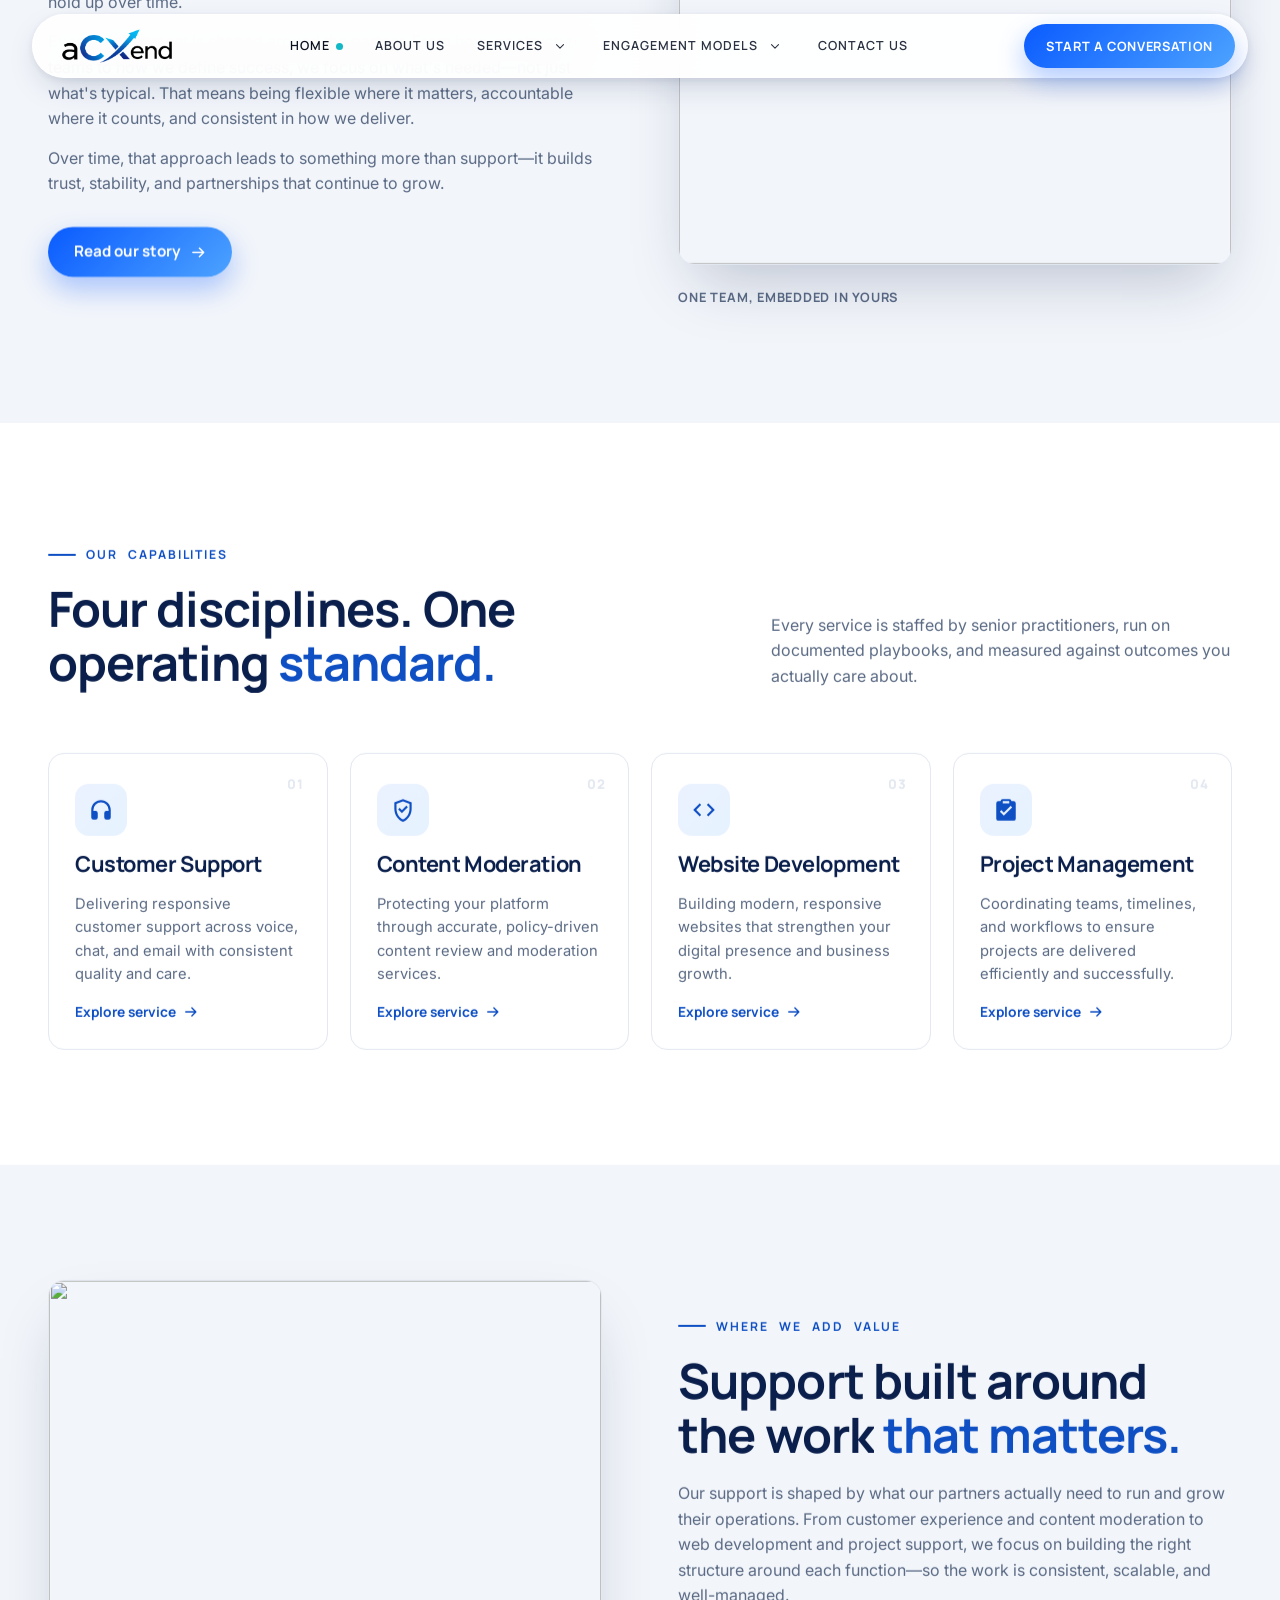
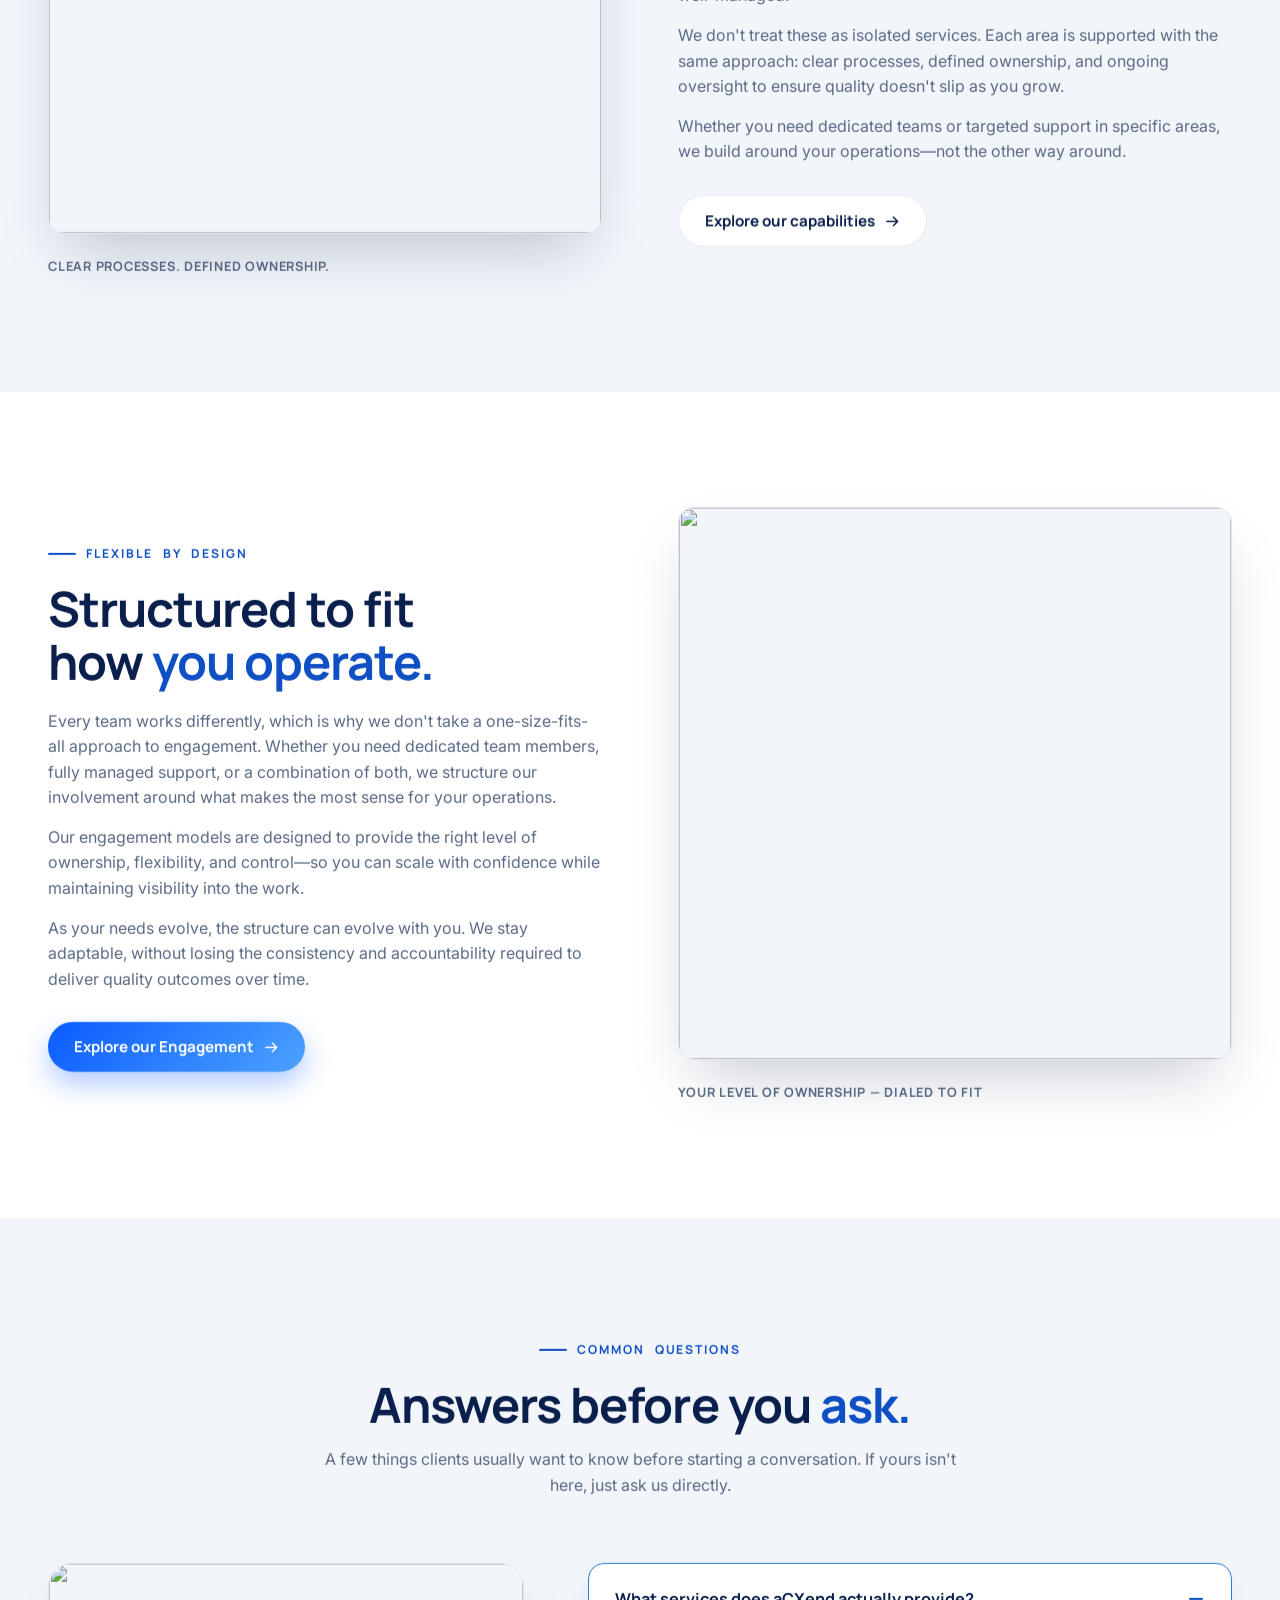
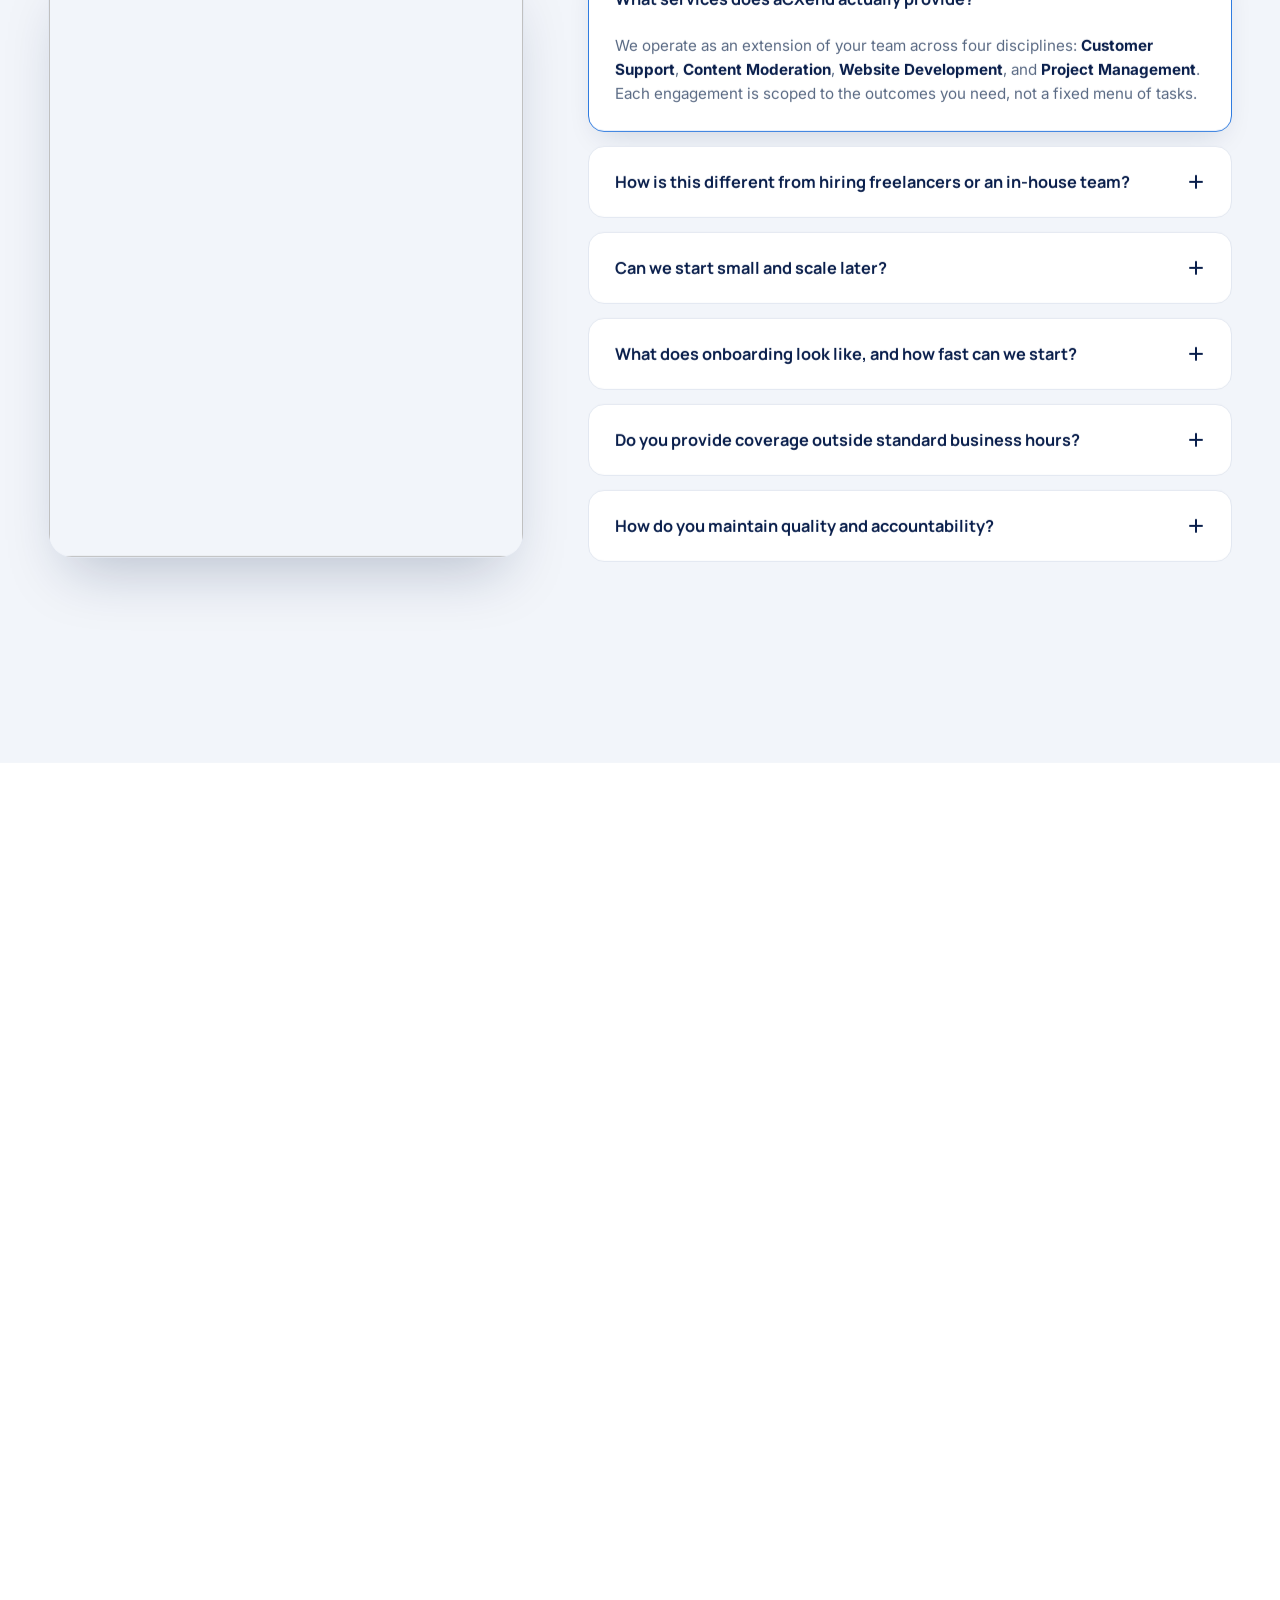
==== index.html @ c7e9ad45 "Add files via upload" ====
<!doctype html>
<html lang="en">
<head>
<meta charset="utf-8" />
<meta name="viewport" content="width=device-width, initial-scale=1" />
<title>aCXend — Outsourced Operations Partner for Modern Businesses</title>
<meta name="description" content="aCXend is a B2B operations partner delivering Customer Support, Content Moderation, Website Development and Project Management with operational excellence." />
<meta property="og:title" content="aCXend — Outsourced Operations Partner" />
<meta property="og:description" content="Customer Support, Content Moderation, Website Development and Project Management — built as a long-term partnership." />
<meta property="og:type" content="website" />
<meta property="og:image" content="hero.jpg" />
<meta name="twitter:card" content="summary_large_image" />
<link rel="canonical" href="index.html" />
<link rel="icon" type="image/svg+xml" href="logo.svg" />
<link rel="apple-touch-icon" href="logo.svg" />
<link rel="preconnect" href="https://fonts.googleapis.com" />
<link rel="preconnect" href="https://fonts.gstatic.com" crossorigin />
<link href="https://fonts.googleapis.com/css2?family=Manrope:wght@500;600;700;800&family=Inter:wght@400;500;600&display=swap" rel="stylesheet" />
<!-- ==========================================================================
     Stylesheet load order matters: each file depends on the ones before it.
     tokens → base → components → animations → effects are shared across
     every future page; home.css is specific to this page only.
     ========================================================================== -->
  <link rel="stylesheet" href="styles.css" />
</head>
<body>

<a class="skip-link" href="#main">Skip to main content</a>

<!-- ============== NAVIGATION ============== -->
<header class="nav-wrap" data-nav>
  <div class="container nav">
    <a href="index.html" class="brand" aria-label="aCXend — Home">
      <img src="logo.png" alt="aCXend" class="brand-logo"
           onerror="this.onerror=null;this.src='images/logo.svg'" />
    </a>

    <nav class="nav-menu" id="nav-menu" aria-label="Primary">
      <div class="nav-item"><a class="nav-link active" aria-current="page" href="index.html">Home</a></div>
      <div class="nav-item"><a class="nav-link" href="about.html">About Us</a></div>

      <div class="nav-item has-dropdown">
        <a class="nav-link" href="services.html">Services
          <button class="caret" type="button" aria-expanded="false" aria-label="Toggle Services submenu">
            <svg viewBox="0 0 20 20" fill="none" aria-hidden="true"><path d="M5 8l5 5 5-5" stroke="currentColor" stroke-width="1.5" stroke-linecap="round" stroke-linejoin="round"/></svg>
          </button>
        </a>
        <div class="dropdown" role="menu">
          <a role="menuitem" href="customer-support.html">Customer Support</a>
          <a role="menuitem" href="content-moderation.html">Content Moderation</a>
          <a role="menuitem" href="website-development.html">Website Development</a>
          <a role="menuitem" href="project-management.html">Project Management</a>
        </div>
      </div>

      <div class="nav-item has-dropdown">
        <a class="nav-link" href="engagement-models.html">Engagement Models
          <button class="caret" type="button" aria-expanded="false" aria-label="Toggle Engagement Models submenu">
            <svg viewBox="0 0 20 20" fill="none" aria-hidden="true"><path d="M5 8l5 5 5-5" stroke="currentColor" stroke-width="1.5" stroke-linecap="round" stroke-linejoin="round"/></svg>
          </button>
        </a>
        <div class="dropdown" role="menu">
          <a role="menuitem" href="engagement-models.html#staff-augmentation">Staff Augmentation</a>
          <a role="menuitem" href="engagement-models.html#managed-services">Managed Services</a>
          <a role="menuitem" href="engagement-models.html#hybrid-teams">Hybrid Teams</a>
        </div>
      </div>

      <div class="nav-item"><a class="nav-link" href="contact.html">Contact Us</a></div>
    </nav>

    <div class="nav-cta">
      <a href="contact.html" class="btn btn-primary btn-nav">Start a Conversation</a>
      <button class="menu-toggle" type="button" aria-expanded="false" aria-controls="nav-menu" aria-label="Open menu">
        <span></span><span></span><span></span>
      </button>
    </div>
  </div>
</header>

<div class="cursor-dot" aria-hidden="true"></div>
<div class="cursor-ring" aria-hidden="true"></div>

<div id="smooth-content">
<main id="main">

<!-- ============== HERO ============== -->
<section class="hero" aria-label="aCXend introduction">
  <!-- Cinematic full-bleed background video: autoplay, muted, loop, playsinline.
       Reuses .page-hero-media / .page-hero-video so js/main.js fades it in,
       autoplays it, and removes it under prefers-reduced-motion. The navy
       gradient on .hero stays as the fallback fill while it loads. -->
  <div class="page-hero-media hero-media" aria-hidden="true">
    <video
      class="page-hero-video"
      autoplay muted loop playsinline
      preload="auto">
      <source src="home-hero.mp4" type="video/mp4" />
    </video>
  </div>
  <div class="hero-bg" aria-hidden="true">
    <div class="hero-grid-lines"></div>
    <div class="hero-glow hero-glow--1"></div>
    <div class="hero-glow hero-glow--2"></div>
  </div>

  <div class="container hero-inner">
    <div class="hero-copy">
      <p class="eyebrow eyebrow--light reveal split-text">Outsourced operations, done right</p>
      <h1 class="hero-title reveal" data-stagger>
        <span class="line"><span class="line-inner"><em>Elevate Experiences.</em></span></span>
        <span class="line"><span class="line-inner">Drive <span class="hero-accent">Growth.</span></span></span>
      </h1>
      <p class="hero-desc reveal split-text">We manage and improve the support, moderation, and digital operations behind great customer experiences.</p>
      <div class="hero-ctas reveal">
        <a href="contact.html" class="btn btn-primary btn-lg">Start a Conversation
          <svg class="arrow" viewBox="0 0 16 16" fill="none" aria-hidden="true"><path d="M2 8h11M9 3.5 13.5 8 9 12.5" stroke="currentColor" stroke-width="1.6" stroke-linecap="round" stroke-linejoin="round"/></svg>
        </a>
        <a href="services.html" class="btn btn-ghost btn-lg">Explore Services</a>
      </div>
    </div>

  </div>

  <!-- Proof strip -->
  <div class="hero-stats">
    <div class="container hero-stats-grid">
      <div class="stat reveal"><span class="stat-num" data-count="12" data-suffix="+">0+</span><span class="stat-lbl">Years operating cross-functional teams</span></div>
      <div class="stat reveal"><span class="stat-num" data-count="100" data-suffix="%">0%</span><span class="stat-lbl">Partner focused</span></div>
      <div class="stat reveal"><span class="stat-num">24/7</span><span class="stat-lbl">Coverage across regions</span></div>
    </div>
  </div>

  <div class="hero-scroll" aria-hidden="true"><span>Scroll</span><span class="hero-scroll-line"></span></div>

  <!-- Curtain reveal: dim scrim scrubbed by GSAP as the About panel covers the hero -->
  <div class="hero-dim" aria-hidden="true"></div>
</section>

<!-- ============== 1 · ABOUT PREVIEW ============== -->
<section class="section" id="about-preview">
  <div class="container narrow">
    <span class="eyebrow reveal split-text">We are aCXend</span>
    <h2 class="reveal split-text">Building partnerships <span class="accent">that last.</span></h2>
    <p class="reveal">We partner with teams that need more than just additional headcount. Whether you're scaling support, managing complex operations, or building from the ground up, we step in as an extension of your team—bringing structure, accountability, and hands-on execution where it matters most.</p>
    <p class="reveal">Our approach is simple: understand the work, align on outcomes, and build the right support around it. From customer service and content moderation to web and operational support, we focus on doing the work well.</p>
  </div>
</section>

<!-- ============== MARQUEE ============== -->
<div class="marquee" aria-hidden="true">
  <div class="marquee-track">
    <div class="marquee-group">
      <div class="mq-item">
        <span class="mq-icon" aria-hidden="true">🎧</span>
        <span class="mq-title">Customer Support</span>
        <span class="mq-desc">Voice, chat & email coverage</span>
      </div>
      <div class="mq-item">
        <span class="mq-icon" aria-hidden="true">🛡️</span>
        <span class="mq-title">Content Moderation</span>
        <span class="mq-desc">Policy-driven platform safety</span>
      </div>
      <div class="mq-item">
        <span class="mq-icon" aria-hidden="true">💻</span>
        <span class="mq-title">Website Development</span>
        <span class="mq-desc">Modern, responsive builds</span>
      </div>
      <div class="mq-item">
        <span class="mq-icon" aria-hidden="true">⚙️</span>
        <span class="mq-title">Process Optimization</span>
        <span class="mq-desc">Six Sigma-driven workflows</span>
      </div>
      <div class="mq-item">
        <span class="mq-icon mq-icon--dark" aria-hidden="true">🤝</span>
        <span class="mq-title">Partnership-Driven Solutions</span>
        <span class="mq-desc">An extension of your team</span>
      </div>
      <div class="mq-item">
        <span class="mq-icon" aria-hidden="true">🧩</span>
        <span class="mq-title">Scalable Operations</span>
        <span class="mq-desc">Grows with your business</span>
      </div>
      <div class="mq-item">
        <span class="mq-icon" aria-hidden="true">👥</span>
        <span class="mq-title">Dedicated Teams</span>
        <span class="mq-desc">Senior practitioners, embedded</span>
      </div>
      <div class="mq-item">
        <span class="mq-icon mq-icon--dark" aria-hidden="true">✅</span>
        <span class="mq-title">Quality-Focused Delivery</span>
        <span class="mq-desc">Consistent, measured outcomes</span>
      </div>
    </div>
    <div class="marquee-group" aria-hidden="true">
      <div class="mq-item">
        <span class="mq-icon" aria-hidden="true">🎧</span>
        <span class="mq-title">Customer Support</span>
        <span class="mq-desc">Voice, chat & email coverage</span>
      </div>
      <div class="mq-item">
        <span class="mq-icon" aria-hidden="true">🛡️</span>
        <span class="mq-title">Content Moderation</span>
        <span class="mq-desc">Policy-driven platform safety</span>
      </div>
      <div class="mq-item">
        <span class="mq-icon" aria-hidden="true">💻</span>
        <span class="mq-title">Website Development</span>
        <span class="mq-desc">Modern, responsive builds</span>
      </div>
      <div class="mq-item">
        <span class="mq-icon" aria-hidden="true">⚙️</span>
        <span class="mq-title">Process Optimization</span>
        <span class="mq-desc">Six Sigma-driven workflows</span>
      </div>
      <div class="mq-item">
        <span class="mq-icon mq-icon--dark" aria-hidden="true">🤝</span>
        <span class="mq-title">Partnership-Driven Solutions</span>
        <span class="mq-desc">An extension of your team</span>
      </div>
      <div class="mq-item">
        <span class="mq-icon" aria-hidden="true">🧩</span>
        <span class="mq-title">Scalable Operations</span>
        <span class="mq-desc">Grows with your business</span>
      </div>
      <div class="mq-item">
        <span class="mq-icon" aria-hidden="true">👥</span>
        <span class="mq-title">Dedicated Teams</span>
        <span class="mq-desc">Senior practitioners, embedded</span>
      </div>
      <div class="mq-item">
        <span class="mq-icon mq-icon--dark" aria-hidden="true">✅</span>
        <span class="mq-title">Quality-Focused Delivery</span>
        <span class="mq-desc">Consistent, measured outcomes</span>
      </div>
    </div>
  </div>
</div>

<!-- ============== 2 · HOW WE WORK ============== -->
<section class="section section--cloud">
  <div class="container split">
    <div class="split-body reveal" data-stagger>
      <span class="eyebrow reveal split-text">How we work</span>
      <h2 class="reveal split-text">Built on partnership. Shaped by <span class="accent">the work.</span></h2>
      <p>We didn't build aCXend to operate at a distance. Our approach is grounded in staying close to the work—understanding the details, adapting to how each team operates, and building systems that actually hold up over time.</p>
      <p>Every engagement is shaped around the partner. From how we structure teams to how we define success, we focus on what's needed—not just what's typical. That means being flexible where it matters, accountable where it counts, and consistent in how we deliver.</p>
      <p>Over time, that approach leads to something more than support—it builds trust, stability, and partnerships that continue to grow.</p>
      <a href="about.html" class="btn btn-primary">Read our story
        <svg class="arrow" viewBox="0 0 16 16" fill="none" aria-hidden="true"><path d="M2 8h11M9 3.5 13.5 8 9 12.5" stroke="currentColor" stroke-width="1.6" stroke-linecap="round" stroke-linejoin="round"/></svg>
      </a>
    </div>

    <figure class="split-visual reveal" aria-hidden="true">
      <div class="split-photo">
        <img
          src="https://images.unsplash.com/photo-1522071820081-009f0129c71c?auto=format&fit=crop&w=800&q=80"
          srcset="https://images.unsplash.com/photo-1522071820081-009f0129c71c?auto=format&fit=crop&w=600&q=80 600w,
                  https://images.unsplash.com/photo-1522071820081-009f0129c71c?auto=format&fit=crop&w=800&q=80 800w,
                  https://images.unsplash.com/photo-1522071820081-009f0129c71c?auto=format&fit=crop&w=1100&q=80 1100w"
          sizes="(max-width: 991px) 90vw, 560px"
          width="800" height="1000"
          alt=""
          loading="lazy"
          decoding="async" />
      </div>
      <figcaption class="panel-tag">One team, embedded in yours</figcaption>
    </figure>
  </div>
</section>

<!-- ============== 3 · CAPABILITIES ============== -->
<section class="section" id="capabilities">
  <div class="container">
    <div class="section-head reveal" data-stagger>
      <div>
        <span class="eyebrow reveal split-text">Our Capabilities</span>
        <h2 class="reveal split-text">Four disciplines. One operating <span class="accent">standard.</span></h2>
      </div>
      <p>Every service is staffed by senior practitioners, run on documented playbooks, and measured against outcomes you actually care about.</p>
    </div>

    <div class="cap-grid" data-stagger>
      <a href="customer-support.html" class="cap-card reveal">
        <span class="cap-num" aria-hidden="true">01</span>
        <span class="cap-icon" aria-hidden="true">
          <svg viewBox="0 0 24 24" fill="currentColor"><path d="M12 3C7.03 3 3 7.03 3 12v7a2 2 0 0 0 2 2h2a2 2 0 0 0 2-2v-4a2 2 0 0 0-2-2H5v-1a7 7 0 1 1 14 0v1h-2a2 2 0 0 0-2 2v4a2 2 0 0 0 2 2h2a2 2 0 0 0 2-2v-7c0-4.97-4.03-9-9-9Z"/></svg>
        </span>
        <h3 class="reveal split-text">Customer Support</h3>
        <p>Delivering responsive customer support across voice, chat, and email with consistent quality and care.</p>
        <span class="cap-link">Explore service
          <svg class="arrow" viewBox="0 0 16 16" fill="none" aria-hidden="true"><path d="M2 8h11M9 3.5 13.5 8 9 12.5" stroke="currentColor" stroke-width="1.6" stroke-linecap="round" stroke-linejoin="round"/></svg>
        </span>
      </a>

      <a href="content-moderation.html" class="cap-card reveal">
        <span class="cap-num" aria-hidden="true">02</span>
        <span class="cap-icon" aria-hidden="true">
          <svg viewBox="0 0 24 24" fill="currentColor"><path d="M12 2 4 5v6c0 5.55 3.84 10.74 8 12 4.16-1.26 8-6.45 8-12V5l-8-3Zm0 2.14 6 2.26V11c0 4.44-2.96 8.62-6 9.86-3.04-1.24-6-5.42-6-9.86V6.4l6-2.26ZM11 15l5.5-5.5-1.41-1.41L11 12.17l-2.09-2.09L7.5 11.5 11 15Z"/></svg>
        </span>
        <h3 class="reveal split-text">Content Moderation</h3>
        <p>Protecting your platform through accurate, policy-driven content review and moderation services.</p>
        <span class="cap-link">Explore service
          <svg class="arrow" viewBox="0 0 16 16" fill="none" aria-hidden="true"><path d="M2 8h11M9 3.5 13.5 8 9 12.5" stroke="currentColor" stroke-width="1.6" stroke-linecap="round" stroke-linejoin="round"/></svg>
        </span>
      </a>

      <a href="website-development.html" class="cap-card reveal">
        <span class="cap-num" aria-hidden="true">03</span>
        <span class="cap-icon" aria-hidden="true">
          <svg viewBox="0 0 24 24" fill="currentColor"><path d="M9.4 16.6 4.8 12l4.6-4.6L8 6l-6 6 6 6 1.4-1.4Zm5.2 0 4.6-4.6-4.6-4.6L16 6l6 6-6 6-1.4-1.4Z"/></svg>
        </span>
        <h3 class="reveal split-text">Website Development</h3>
        <p>Building modern, responsive websites that strengthen your digital presence and business growth.</p>
        <span class="cap-link">Explore service
          <svg class="arrow" viewBox="0 0 16 16" fill="none" aria-hidden="true"><path d="M2 8h11M9 3.5 13.5 8 9 12.5" stroke="currentColor" stroke-width="1.6" stroke-linecap="round" stroke-linejoin="round"/></svg>
        </span>
      </a>

      <a href="project-management.html" class="cap-card reveal">
        <span class="cap-num" aria-hidden="true">04</span>
        <span class="cap-icon" aria-hidden="true">
          <svg viewBox="0 0 24 24" fill="currentColor"><path d="M9 2a2 2 0 0 0-2 2H5a2 2 0 0 0-2 2v14a2 2 0 0 0 2 2h14a2 2 0 0 0 2-2V6a2 2 0 0 0-2-2h-2a2 2 0 0 0-2-2H9Zm0 2h6v2H9V4ZM7.71 12.29 10 14.59l6.29-6.3 1.42 1.42L10 17.41l-3.71-3.7 1.42-1.42Z"/></svg>
        </span>
        <h3 class="reveal split-text">Project Management</h3>
        <p>Coordinating teams, timelines, and workflows to ensure projects are delivered efficiently and successfully.</p>
        <span class="cap-link">Explore service
          <svg class="arrow" viewBox="0 0 16 16" fill="none" aria-hidden="true"><path d="M2 8h11M9 3.5 13.5 8 9 12.5" stroke="currentColor" stroke-width="1.6" stroke-linecap="round" stroke-linejoin="round"/></svg>
        </span>
      </a>
    </div>
  </div>
</section>

<!-- ============== 4 · WHERE WE ADD VALUE ============== -->
<section class="section section--cloud">
  <div class="container split split--reverse">
    <div class="split-body reveal" data-stagger>
      <span class="eyebrow reveal split-text">Where we add value</span>
      <h2 class="reveal split-text">Support built around the work <span class="accent">that matters.</span></h2>
      <p>Our support is shaped by what our partners actually need to run and grow their operations. From customer experience and content moderation to web development and project support, we focus on building the right structure around each function—so the work is consistent, scalable, and well-managed.</p>
      <p>We don't treat these as isolated services. Each area is supported with the same approach: clear processes, defined ownership, and ongoing oversight to ensure quality doesn't slip as you grow.</p>
      <p>Whether you need dedicated teams or targeted support in specific areas, we build around your operations—not the other way around.</p>
      <a href="services.html" class="btn btn-secondary">Explore our capabilities
        <svg class="arrow" viewBox="0 0 16 16" fill="none" aria-hidden="true"><path d="M2 8h11M9 3.5 13.5 8 9 12.5" stroke="currentColor" stroke-width="1.6" stroke-linecap="round" stroke-linejoin="round"/></svg>
      </a>
    </div>

    <figure class="split-visual reveal" aria-hidden="true">
      <div class="split-photo">
        <img
          src="https://images.unsplash.com/photo-1600880292203-757bb62b4baf?auto=format&fit=crop&w=800&q=80"
          srcset="https://images.unsplash.com/photo-1600880292203-757bb62b4baf?auto=format&fit=crop&w=600&q=80 600w,
                  https://images.unsplash.com/photo-1600880292203-757bb62b4baf?auto=format&fit=crop&w=800&q=80 800w,
                  https://images.unsplash.com/photo-1600880292203-757bb62b4baf?auto=format&fit=crop&w=1100&q=80 1100w"
          sizes="(max-width: 991px) 90vw, 560px"
          width="800" height="1000"
          alt=""
          loading="lazy"
          decoding="async" />
      </div>
      <figcaption class="panel-tag">Clear processes. Defined ownership.</figcaption>
    </figure>
  </div>
</section>

<!-- ============== 5 · FLEXIBLE BY DESIGN ============== -->
<section class="section">
  <div class="container split">
    <div class="split-body reveal" data-stagger>
      <span class="eyebrow reveal split-text">Flexible by design</span>
      <h2 class="reveal split-text">Structured to fit how <span class="accent">you operate.</span></h2>
      <p>Every team works differently, which is why we don't take a one-size-fits-all approach to engagement. Whether you need dedicated team members, fully managed support, or a combination of both, we structure our involvement around what makes the most sense for your operations.</p>
      <p>Our engagement models are designed to provide the right level of ownership, flexibility, and control—so you can scale with confidence while maintaining visibility into the work.</p>
      <p>As your needs evolve, the structure can evolve with you. We stay adaptable, without losing the consistency and accountability required to deliver quality outcomes over time.</p>
      <a href="engagement-models.html" class="btn btn-primary">Explore our Engagement
        <svg class="arrow" viewBox="0 0 16 16" fill="none" aria-hidden="true"><path d="M2 8h11M9 3.5 13.5 8 9 12.5" stroke="currentColor" stroke-width="1.6" stroke-linecap="round" stroke-linejoin="round"/></svg>
      </a>
    </div>

    <figure class="split-visual reveal" aria-hidden="true">
      <div class="split-photo">
        <img
          src="https://images.unsplash.com/photo-1552664730-d307ca884978?auto=format&fit=crop&w=800&q=80"
          srcset="https://images.unsplash.com/photo-1552664730-d307ca884978?auto=format&fit=crop&w=600&q=80 600w,
                  https://images.unsplash.com/photo-1552664730-d307ca884978?auto=format&fit=crop&w=800&q=80 800w,
                  https://images.unsplash.com/photo-1552664730-d307ca884978?auto=format&fit=crop&w=1100&q=80 1100w"
          sizes="(max-width: 991px) 90vw, 560px"
          width="800" height="1000"
          alt=""
          loading="lazy"
          decoding="async" />
      </div>
      <figcaption class="panel-tag">Your level of ownership — dialed to fit</figcaption>
    </figure>
  </div>
</section>

<!-- ============== FAQ ============== -->
<section class="section section--cloud" id="faq">
  <div class="container">
    <div class="section-head section-head--center reveal" data-stagger>
      <div>
        <span class="eyebrow reveal split-text">Common Questions</span>
        <h2 class="reveal split-text">Answers before you <span class="accent">ask.</span></h2>
      </div>
      <p>A few things clients usually want to know before starting a conversation. If yours isn't here, just ask us directly.</p>
    </div>

    <div class="faq-grid">
      <figure class="faq-visual reveal" aria-hidden="true">
        <img
          src="https://images.unsplash.com/photo-1553877522-43269d4ea984?auto=format&fit=crop&w=800&q=80"
          srcset="https://images.unsplash.com/photo-1553877522-43269d4ea984?auto=format&fit=crop&w=600&q=80 600w,
                  https://images.unsplash.com/photo-1553877522-43269d4ea984?auto=format&fit=crop&w=800&q=80 800w,
                  https://images.unsplash.com/photo-1553877522-43269d4ea984?auto=format&fit=crop&w=1100&q=80 1100w"
          sizes="(max-width: 900px) 90vw, 420px"
          width="800" height="1000"
          alt=""
          loading="lazy"
          decoding="async" />
      </figure>

      <div class="faq-list reveal" data-stagger>
        <details class="faq-item reveal" name="faq" open>
          <summary>
            <span>What services does aCXend actually provide?</span>
            <span class="faq-icon" aria-hidden="true"></span>
          </summary>
          <div class="faq-body">
            <p>We operate as an extension of your team across four disciplines: <strong>Customer Support</strong>, <strong>Content Moderation</strong>, <strong>Website Development</strong>, and <strong>Project Management</strong>. Each engagement is scoped to the outcomes you need, not a fixed menu of tasks.</p>
          </div>
        </details>

        <details class="faq-item reveal" name="faq">
          <summary>
            <span>How is this different from hiring freelancers or an in-house team?</span>
            <span class="faq-icon" aria-hidden="true"></span>
          </summary>
          <div class="faq-body">
            <p>You get vetted, senior practitioners running on documented playbooks, with management, quality control, and continuity already built in — without the overhead of recruiting, onboarding, or covering for turnover yourself.</p>
          </div>
        </details>

        <details class="faq-item reveal" name="faq">
          <summary>
            <span>Can we start small and scale later?</span>
            <span class="faq-icon" aria-hidden="true"></span>
          </summary>
          <div class="faq-body">
            <p>Yes. Our engagement models — Staff Augmentation, Hybrid, and Managed Services — are built so you can begin with a single role or task and expand ownership as trust and volume grow.</p>
          </div>
        </details>

        <details class="faq-item reveal" name="faq">
          <summary>
            <span>What does onboarding look like, and how fast can we start?</span>
            <span class="faq-icon" aria-hidden="true"></span>
          </summary>
          <div class="faq-body">
            <p>After an initial conversation to understand your goals, we align on scope, staffing, and reporting, then bring your dedicated team or workflow live — most engagements are operational within a couple of weeks.</p>
          </div>
        </details>

        <details class="faq-item reveal" name="faq">
          <summary>
            <span>Do you provide coverage outside standard business hours?</span>
            <span class="faq-icon" aria-hidden="true"></span>
          </summary>
          <div class="faq-body">
            <p>Yes — our operations run 24/7, 365 days a year, so support, moderation, and project workflows keep moving on your customers' schedule, not just ours.</p>
          </div>
        </details>

        <details class="faq-item reveal" name="faq">
          <summary>
            <span>How do you maintain quality and accountability?</span>
            <span class="faq-icon" aria-hidden="true"></span>
          </summary>
          <div class="faq-body">
            <p>Every engagement is measured against outcomes agreed upfront, backed by documented playbooks, regular reporting, and direct visibility into the work — so you always know what's happening and why.</p>
          </div>
        </details>

        <details class="faq-item reveal" name="faq">
          <summary>
            <span>What does pricing depend on?</span>
            <span class="faq-icon" aria-hidden="true"></span>
          </summary>
          <div class="faq-body">
            <p>Cost depends on the engagement model, scope, and level of ownership you need. We'll walk through options during your first conversation so there are no surprises later.</p>
          </div>
        </details>
      </div>
    </div>
  </div>
</section>

<!-- ============== 6 · CTA ============== -->
<section class="section section--tight">
  <div class="container">
    <div class="cta-banner reveal" data-stagger>

      <!-- Cinematic background video: autoplay, muted, loop, playsinline.
           Fades in once decoded (see ctaBackgroundVideo() below) so there's
           no jarring pop-in; a dark gradient overlay keeps text readable
           while the footage stays visible underneath. Falls back to the
           existing navy gradient if video can't load or is unsupported. -->
      <div class="cta-video-wrap" aria-hidden="true">
        <video
          class="cta-video"
          autoplay muted loop playsinline
          preload="auto">
          <source src="reeded.mp4" type="video/mp4" />
        </video>
      </div>
      <div class="cta-video-overlay" aria-hidden="true"></div>
      <div class="cta-glow" aria-hidden="true"></div>

      <div class="cta-content">
        <span class="eyebrow eyebrow--sky reveal split-text">Let's work together</span>
        <h2 class="reveal split-text">Tell us what you're building.</h2>
        <p>Whether you're exploring options or already know what you need, we're here to understand your goals and see how we can support you. No pressure—just a conversation to see if there's a good fit.</p>
        <p>Share a bit about your team, your challenges, or the work you're looking to support, and we'll take it from there.</p>
        <div class="cta-actions">
          <a href="contact.html" class="btn btn-light btn-lg">Start a Conversation
            <svg class="arrow" viewBox="0 0 16 16" fill="none" aria-hidden="true"><path d="M2 8h11M9 3.5 13.5 8 9 12.5" stroke="currentColor" stroke-width="1.6" stroke-linecap="round" stroke-linejoin="round"/></svg>
          </a>
        </div>
      </div>
    </div>
  </div>
</section>

</main>
</div><!-- /#smooth-content -->

<!-- ============== FOOTER (curtain reveal) ============== -->
<footer class="footer footer-curtain" id="site-footer">
  <div class="container footer-inner">

    <div class="footer-top">
      <div class="footer-brand">
        <a class="footer-logo" href="index.html" aria-label="aCXend — Home">
          <img src="logo-white2.png" alt="aCXend" width="79" height="54"
               onerror="this.outerHTML='&lt;span class=&quot;brand-word brand-word--light&quot;&gt;a&lt;b&gt;CX&lt;/b&gt;end&lt;/span&gt;'" />
        </a>
        <address class="footer-address">
          <a href="https://maps.app.goo.gl/VBjbcP57tKT8KL2XA" target="_blank" rel="noopener noreferrer">Marigold Street, Cagayan de Oro City, Philippines</a>
          <a href="mailto:sales@acxend.com">sales@acxend.com</a>
        </address>
      </div>

      <nav class="footer-nav" aria-label="Footer">
        <div class="footer-cols">
          <ul class="footer-col-primary">
            <li><a href="index.html">Home</a></li>
            <li><a href="about.html">About Us</a></li>
            <li><a href="services.html">Services</a></li>
            <li><a href="engagement-models.html">Engagement Models</a></li>
            <li><a href="contact.html">Contact Us</a></li>
          </ul>
          <ul class="footer-col-services">
            <li><h4>Services</h4></li>
            <li><a href="customer-support.html">Customer Support</a></li>
            <li><a href="content-moderation.html">Content Moderation</a></li>
            <li><a href="website-development.html">Website Development</a></li>
            <li><a href="project-management.html">Project Management</a></li>
          </ul>
          <ul class="footer-col-engagement">
            <li><h4>Engagement Models</h4></li>
            <li><a href="engagement-models.html#staff-augmentation">Staff Augmentation</a></li>
            <li><a href="engagement-models.html#managed-services">Managed Services</a></li>
            <li><a href="engagement-models.html#hybrid-teams">Hybrid Teams</a></li>
          </ul>
        </div>
      </nav>
    </div>

    <div class="footer-bar">
      <span class="footer-follow-label">Follow Us</span>
      <ul class="footer-social" aria-label="Social media">
        <li><a href="#" aria-label="Facebook">
          <svg viewBox="0 0 24 24" aria-hidden="true"><path d="M13.5 21v-8.2h2.8l.4-3.2h-3.2V7.5c0-.9.3-1.6 1.6-1.6h1.7V3.1c-.3 0-1.3-.1-2.5-.1-2.5 0-4.2 1.5-4.2 4.3v2.3H7.3v3.2h2.8V21h3.4z"/></svg>
        </a></li>
        <li><a href="#" aria-label="X (Twitter)">
          <svg viewBox="0 0 24 24" aria-hidden="true"><path d="M17.8 3h3l-6.6 7.6L22 21h-6.1l-4.8-6.2L5.6 21h-3l7.1-8.1L2.3 3h6.3l4.3 5.7L17.8 3zm-1.1 16.2h1.7L7.7 4.7H5.9l10.8 14.5z"/></svg>
        </a></li>
        <li><a href="#" aria-label="Instagram">
          <svg viewBox="0 0 24 24" aria-hidden="true"><path d="M12 8.8A3.2 3.2 0 1 0 12 15.2 3.2 3.2 0 0 0 12 8.8zm0-1.8a5 5 0 1 1 0 10 5 5 0 0 1 0-10zm6.5-.2a1.2 1.2 0 1 1-2.4 0 1.2 1.2 0 0 1 2.4 0zM12 4.7c-2.4 0-2.7 0-3.6.1-.9 0-1.4.2-1.7.3-.4.2-.7.4-1 .7-.3.3-.5.6-.7 1-.1.3-.3.8-.3 1.7-.1.9-.1 1.2-.1 3.5s0 2.6.1 3.5c0 .9.2 1.4.3 1.7.2.4.4.7.7 1 .3.3.6.5 1 .7.3.1.8.3 1.7.3.9.1 1.2.1 3.6.1s2.7 0 3.6-.1c.9 0 1.4-.2 1.7-.3.4-.2.7-.4 1-.7.3-.3.5-.6.7-1 .1-.3.3-.8.3-1.7.1-.9.1-1.2.1-3.5s0-2.6-.1-3.5c0-.9-.2-1.4-.3-1.7-.2-.4-.4-.7-.7-1-.3-.3-.6-.5-1-.7-.3-.1-.8-.3-1.7-.3-.9-.1-1.2-.1-3.6-.1zM12 3c2.4 0 2.7 0 3.7.1 1 0 1.6.2 2.2.4.6.2 1.1.6 1.6 1.1.5.5.8 1 1.1 1.6.2.6.4 1.2.4 2.2.1 1 .1 1.3.1 3.6s0 2.6-.1 3.6c0 1-.2 1.6-.4 2.2-.2.6-.6 1.1-1.1 1.6-.5.5-1 .8-1.6 1.1-.6.2-1.2.4-2.2.4-1 .1-1.3.1-3.7.1s-2.7 0-3.7-.1c-1 0-1.6-.2-2.2-.4-.6-.2-1.1-.6-1.6-1.1-.5-.5-.8-1-1.1-1.6-.2-.6-.4-1.2-.4-2.2C3 14.6 3 14.3 3 12s0-2.6.1-3.6c0-1 .2-1.6.4-2.2.2-.6.6-1.1 1.1-1.6.5-.5 1-.8 1.6-1.1.6-.2 1.2-.4 2.2-.4C9.3 3 9.6 3 12 3z"/></svg>
        </a></li>
      </ul>
      <p class="footer-hours">24/7 Operations &middot; 365 Days a Year &middot; Always Ready to Assist</p>
    </div>

    <div class="footer-legal">
      <span>&copy; 2026 aCXend. All rights reserved.</span>
      <ul>
        <li><a href="privacy-policy.html">Privacy Policy</a></li>
        <li><a href="terms-and-conditions.html">Terms and Conditions</a></li>
        <li><a href="end-user-license-agreement.html">End-User License Agreement</a></li>
        <li><a href="copyrights.html">Copyrights</a></li>
      </ul>
    </div>

  </div>
</footer>
<div id="smooth-spacer"></div>

<!-- ==========================================================================
     Script load order matters:
     1. GSAP + ScrollTrigger — required on every page now; the reverse
        curtain-reveal transition (in js/main.js) needs them everywhere,
        not just here.
     2. js/main.js — site-wide behavior, including the curtain reveal.
        Load this on every page.
     ========================================================================== -->
<script src="https://cdnjs.cloudflare.com/ajax/libs/gsap/3.12.5/gsap.min.js"></script>
<script src="https://cdnjs.cloudflare.com/ajax/libs/gsap/3.12.5/ScrollTrigger.min.js"></script>
<script src="script.js"></script>
</body>
</html>
---- styles.css ----
/* ===================== tokens.css ===================== */
/* ==========================================================================
   aCXend — Design tokens
   Brand: Royal Blue #0E4FC4 · Deep Navy #0A1F4C
   Single source of truth for color, spacing, radius, motion, depth, z-index.
   Load this file first on every page.
   ========================================================================== */

:root {
  /* Brand */
  --navy:        #0A1F4C;
  --navy-deep:   #061434;
  --ink:         #0B1220;
  --royal:       #0E4FC4;
  --royal-hover: #0B40A3;
  --azure:       #2F7BE0;
  --sky:         #6FA8F2;
  --cta-1:       #0A5BFF;
  --cta-2:       #4DA3FF;

  /* Neutrals */
  --white: #FFFFFF;
  --cloud: #F2F5FA;
  --slate: #5B6B85;
  --line:  #E3E8F1;

  /* Layout */
  --container: 1240px;
  --gutter: 28px;
  --radius: 16px;
  --radius-sm: 10px;
  --radius-pill: 999px;

  /* Motion */
  --ease: cubic-bezier(.2,.7,.2,1);
  --ease-lux: cubic-bezier(.16,1,.3,1);
  --dur: .3s;

  /* Depth */
  --shadow-sm: 0 1px 2px rgba(10,31,76,.06);
  --shadow-md: 0 12px 30px -12px rgba(10,31,76,.18);
  --shadow-lg: 0 30px 60px -20px rgba(10,31,76,.25);
  --shadow-cta: 0 12px 28px rgba(10,91,255,.32);

  /* Z-scale */
  --z-nav: 100;
  --z-skip: 1000;
}


/* Responsive token overrides */
@media (max-width: 640px) {
  :root { --gutter: 20px; }
}

/* ===================== base.css ===================== */
/* ==========================================================================
   aCXend — Base
   Reset, base element styles, layout primitives (container/section/eyebrow),
   and the button system. Depends on tokens.css. Load on every page.
   ========================================================================== */

/* ---------- 2. Base ---------- */
*, *::before, *::after { box-sizing: border-box; margin: 0; padding: 0; }
html { scroll-behavior: smooth; -webkit-text-size-adjust: 100%; }
body {
  font-family: 'Inter', system-ui, -apple-system, 'Segoe UI', Roboto, sans-serif;
  font-size: 16px;
  line-height: 1.6;
  color: var(--ink);
  background: var(--white);
  -webkit-font-smoothing: antialiased;
  overflow-x: clip;
}
img { max-width: 100%; display: block; }
a { color: inherit; text-decoration: none; }
a, button, [role="button"] { cursor: pointer; touch-action: manipulation; }
button { font: inherit; border: 0; background: none; color: inherit; }
ul { list-style: none; }
svg { display: block; }

h1, h2, h3, h4 {
  font-family: 'Manrope', 'Inter', sans-serif;
  color: var(--navy);
  letter-spacing: -0.02em;
  line-height: 1.1;
  font-weight: 700;
  text-wrap: balance;
}
h1 { font-size: clamp(3rem, 6.4vw, 5.2rem); font-weight: 800; }
h2 { font-size: clamp(1.9rem, 3.8vw, 3.1rem); }
h3 { font-size: clamp(1.2rem, 1.7vw, 1.4rem); line-height: 1.3; }
h4 { font-size: .92rem; letter-spacing: .1em; text-transform: uppercase; }
p  { color: var(--slate); max-width: 62ch; }
.accent { color: var(--royal); }

/* Focus — visible, on-brand */
:focus-visible { outline: 2px solid var(--azure); outline-offset: 3px; border-radius: 4px; }

/* Skip link */
.skip-link {
  position: fixed; top: -60px; left: 16px; z-index: var(--z-skip);
  background: var(--navy); color: var(--white);
  padding: 12px 20px; border-radius: var(--radius-sm);
  font-weight: 600; transition: top .2s var(--ease);
}
.skip-link:focus { top: 16px; }

/* ---------- 3. Layout primitives ---------- */
.container { width: 100%; max-width: var(--container); margin-inline: auto; padding-inline: var(--gutter); }
.container.narrow { max-width: 820px; }
.section { padding-block: clamp(72px, 9vw, 136px); }
.section--tight { padding-block: clamp(56px, 6vw, 96px); }
.section--cloud { background: var(--cloud); }

.eyebrow {
  display: inline-flex; align-items: center; gap: 10px;
  font-family: 'Manrope', sans-serif;
  font-size: .76rem; font-weight: 700; letter-spacing: .16em;
  text-transform: uppercase; color: var(--royal);
  margin-bottom: 18px;
}
.eyebrow::before { content: ""; width: 28px; height: 2px; border-radius: 2px; background: currentColor; }
.eyebrow--light { color: var(--sky); }
.eyebrow--sky { color: var(--sky); }

.section h2 { margin-bottom: 20px; }
.section p + p { margin-top: 14px; }
.section .btn { margin-top: 30px; }

/* ---------- 4. Buttons ---------- */
.btn {
  display: inline-flex; align-items: center; gap: 10px;
  min-height: 48px; padding: 13px 26px;
  border-radius: var(--radius-pill);
  font-family: 'Manrope', sans-serif;
  font-weight: 700; font-size: .95rem;
  white-space: nowrap;
  transition: transform var(--dur) var(--ease), box-shadow var(--dur) var(--ease),
              background var(--dur) var(--ease), border-color var(--dur) var(--ease),
              color var(--dur) var(--ease);
}
.btn:active { transform: scale(.98); }
.btn .arrow { width: 15px; height: 15px; transition: transform var(--dur) var(--ease); }
.btn:hover .arrow { transform: translateX(4px); }
.btn-icon { width: 15px; height: 15px; flex: none; }

.btn-primary {
  color: var(--white);
  background: linear-gradient(135deg, var(--cta-1), var(--cta-2));
  box-shadow: var(--shadow-cta);
}
.btn-primary:hover { transform: translateY(-2px); box-shadow: 0 18px 36px -8px rgba(10,91,255,.45); }

.btn-secondary { color: var(--navy); border: 1px solid var(--line); background: var(--white); }
.btn-secondary:hover { border-color: var(--navy); transform: translateY(-2px); box-shadow: var(--shadow-md); }

.btn-ghost { color: var(--white); border: 1px solid rgba(255,255,255,.28); backdrop-filter: blur(6px); }
.btn-ghost:hover { border-color: rgba(255,255,255,.6); background: rgba(255,255,255,.07); transform: translateY(-2px); }

.btn-light { color: var(--navy); background: var(--white); box-shadow: 0 14px 30px -10px rgba(0,0,0,.35); }
.btn-light:hover { transform: translateY(-2px); box-shadow: 0 20px 40px -12px rgba(0,0,0,.45); }

.btn-lg { padding: 16px 32px; font-size: 1rem; }
.btn-nav { padding: 11px 22px; min-height: 44px; font-size: .88rem; }


/* ---------- Responsive ---------- */
@media (max-width: 640px) {
  .btn-lg { width: 100%; justify-content: center; }
}

/* Prevent horizontal overflow site-wide (item 2).
   Use clip (not hidden): hidden on the root turns it into a scroll container
   whose height equals its content, which freezes native/reduced-motion
   scrolling. clip contains the x-overflow while leaving vertical scrolling
   to the viewport. */
html, body { overflow-x: clip; }
body { max-width: 100%; }

/* ===================== components.css ===================== */
/* ==========================================================================
   aCXend — Components
   Reusable, page-agnostic UI blocks: navigation, footer, marquee, split
   sections, capability/value/model cards, CTA banner, page-hero, services,
   contact form, and FAQ accordion. Depends on tokens.css + base.css.
   Load on every page that uses these blocks.
   ========================================================================== */

/* ---------- 5. Navigation ---------- */
/* Floating "pill" navigation: the wrapper is a transparent, fixed layer with
   side/top inset; the inner .nav (a .container) is the rounded white capsule
   that lifts off the page with a soft shadow. */
.nav-wrap {
  position: fixed; top: 0; left: 0; right: 0; z-index: var(--z-nav);
  padding: 14px clamp(12px, 2.5vw, 32px) 8px;
  background: transparent;
  border-bottom: 0;
  transition: padding var(--dur) var(--ease);
}
.nav-wrap.scrolled { padding-top: 8px; }
.nav-wrap.scrolled .nav { box-shadow: 0 16px 40px -12px rgba(10,31,76,.30), 0 3px 10px rgba(10,31,76,.10); }

.nav {
  display: flex; align-items: center; justify-content: space-between; gap: 24px;
  background: rgba(255,255,255,.92);
  backdrop-filter: blur(16px); -webkit-backdrop-filter: blur(16px);
  border: 1px solid rgba(255,255,255,.65);
  border-radius: var(--radius-pill);
  box-shadow: 0 12px 34px -10px rgba(10,31,76,.22), 0 2px 8px rgba(10,31,76,.08);
  padding: 9px 12px 9px 26px;
}
.brand { display: inline-flex; align-items: center; }
.brand-logo { height: 40px; width: auto; }
.brand-word { font-family: 'Manrope', sans-serif; font-weight: 800; font-size: 1.5rem; color: var(--navy); letter-spacing: -.02em; }
.brand-word b { color: var(--royal); }
.brand-word--light { color: var(--white); }

.nav-menu { display: flex; align-items: center; gap: 6px; }
.nav-item { position: relative; }
.nav-link {
  display: inline-flex; align-items: center; gap: 6px;
  padding: 9px 13px; border-radius: var(--radius-sm);
  font-family: 'Manrope', sans-serif; font-weight: 600; font-size: .78rem;
  letter-spacing: .08em; text-transform: uppercase;
  color: #2a3140;
  transition: color var(--dur) var(--ease), background var(--dur) var(--ease);
}
.nav-link:hover { color: var(--royal); background: var(--cloud); }
.nav-link.active { color: var(--ink); }
/* Active indicator: a small teal/cyan dot after the label (replaces the
   previous underline). Sits inline via the nav-link's flex gap. */
.nav-link.active::after {
  content: ""; position: static;
  width: 7px; height: 7px; border-radius: 50%;
  background: #12b8c6;
}

.caret { display: inline-flex; padding: 4px; border-radius: 6px; color: currentColor; }
.caret svg { width: 14px; height: 14px; transition: transform var(--dur) var(--ease); }

/* Dropdown — desktop hover + keyboard focus-within */
.dropdown {
  position: absolute; top: calc(100% + 10px); left: 0;
  min-width: 230px; padding: 8px;
  background: var(--white); border: 1px solid var(--line);
  border-radius: var(--radius-sm); box-shadow: var(--shadow-lg);
  opacity: 0; visibility: hidden; transform: translateY(8px);
  transition: opacity .22s var(--ease), transform .22s var(--ease), visibility .22s;
}
.dropdown a {
  display: block; padding: 10px 14px; border-radius: 8px;
  font-size: .9rem; font-weight: 500; color: var(--ink);
  transition: background var(--dur) var(--ease), color var(--dur) var(--ease);
}
.dropdown a:hover { background: var(--cloud); color: var(--royal); }

@media (min-width: 992px) {
  .nav-item:hover > .dropdown,
  .nav-item:focus-within > .dropdown { opacity: 1; visibility: visible; transform: translateY(0); }
  .nav-item:hover .caret svg,
  .nav-item:focus-within .caret svg { transform: rotate(180deg); }
}

.nav-cta { display: flex; align-items: center; gap: 14px; }
/* Nav CTA stays a rounded blue pill (from .btn/.btn-primary) — just uppercase
   to match the new nav treatment. */
.btn-nav { text-transform: uppercase; letter-spacing: .05em; font-size: .8rem; }
.menu-toggle {
  display: none; flex-direction: column; justify-content: center; gap: 5px;
  width: 44px; height: 44px; padding: 10px; border-radius: var(--radius-sm);
}
.menu-toggle span { display: block; height: 2px; border-radius: 2px; background: var(--navy); transition: transform var(--dur) var(--ease), opacity var(--dur) var(--ease); }
.menu-toggle[aria-expanded="true"] span:nth-child(1) { transform: translateY(7px) rotate(45deg); }
.menu-toggle[aria-expanded="true"] span:nth-child(2) { opacity: 0; }
.menu-toggle[aria-expanded="true"] span:nth-child(3) { transform: translateY(-7px) rotate(-45deg); }


/* ---------- 7. Marquee — capability strip ---------- */
.marquee { overflow: hidden; border-block: 1px solid var(--line); background: var(--white); }
.marquee-track { display: flex; width: max-content; animation: marquee 40s linear infinite; }
.marquee-track.js-marquee { animation: none; }
.marquee:hover .marquee-track { animation-play-state: paused; }
.marquee-group { display: flex; align-items: stretch; }

/* Each capability is a fixed-width cell — icon badge, bold label, short
   supporting line — separated by hairline dividers so the strip reads as
   one continuous premium ribbon rather than a row of floating cards. */
.mq-item {
  /* Each cell hugs its own content and never wraps, so every ticker box is
     a clean single-line title + single-line descriptor at a consistent
     height. (Fixed-width cells used to force long labels to wrap onto a
     second line, breaking the alignment.) */
  flex: none; width: auto; white-space: nowrap;
  display: flex; flex-direction: column; justify-content: center; gap: 8px;
  padding: 26px 34px;
  border-right: 1px solid var(--line);
}
.mq-icon {
  width: 40px; height: 40px; border-radius: 11px;
  display: grid; place-items: center;
  font-size: 1.05rem; line-height: 1;
  background: linear-gradient(135deg, var(--cta-1), var(--cta-2));
  box-shadow: 0 8px 16px -8px rgba(10,91,255,.45);
}
.mq-icon--dark {
  background: linear-gradient(135deg, var(--navy-deep), var(--navy));
  box-shadow: 0 8px 16px -8px rgba(6,20,52,.5);
}
.mq-title { font-family: 'Manrope', sans-serif; font-weight: 700; font-size: .95rem; color: var(--navy); white-space: nowrap; }
.mq-desc { font-size: .82rem; color: var(--slate); white-space: nowrap; }
@keyframes marquee { to { transform: translateX(-50%); } }


/* ---------- 8. Split sections ---------- */
.split {
  display: grid; grid-template-columns: minmax(0, 1fr) minmax(0, 1fr);
  align-items: center; gap: clamp(40px, 6vw, 90px);
}
.split--reverse .split-body { order: 2; }
.split--reverse .split-visual { order: 1; }

/* Visual panels — professional imagery, replacing the earlier SVG/board/
   meter panels so the "How we work", "Where we add value", and "Flexible
   by design" sections lean on real photography instead of illustrated
   data that a new company doesn't yet have. */
.split-visual { margin: 0; }
.split-photo {
  position: relative;
  /* Section images are forced to a perfect 1:1 square so image + text
     columns stay balanced across every page (About, Overview, service
     detail, etc.). object-fit: cover on the <img> prevents distortion. */
  aspect-ratio: 1 / 1;
  border-radius: var(--radius);
  overflow: clip;
  border: 1px solid var(--line);
  box-shadow: var(--shadow-lg);
  background: var(--cloud); /* shows while the image decodes */
}
.split-photo img {
  width: 100%; height: 100%;
  object-fit: cover; object-position: center;
  display: block;
}
.panel-tag {
  margin-top: 22px; font-family: 'Manrope', sans-serif;
  font-size: .8rem; font-weight: 700; letter-spacing: .06em;
  color: var(--slate); text-transform: uppercase;
}


/* ---------- 9. Capabilities ---------- */
.section-head {
  display: grid; grid-template-columns: minmax(0, 1.2fr) minmax(0, .8fr);
  align-items: end; gap: 32px; margin-bottom: clamp(44px, 5vw, 64px);
}
.section-head h2 { margin-bottom: 0; }
.section-head p { justify-self: end; align-self: end; }

/* Centered variant — heading and supporting text stack in a single
   column instead of sitting side by side in the default two-column grid. */
.section-head--center {
  grid-template-columns: 1fr;
  justify-items: center;
  text-align: center;
  gap: 16px;
}
.section-head--center .eyebrow { justify-content: center; }
.section-head--center p { justify-self: center; align-self: auto; max-width: 640px; margin-inline: auto; }

.cap-grid { display: grid; grid-template-columns: repeat(4, 1fr); gap: 22px; }
.cap-card {
  position: relative; display: flex; flex-direction: column; gap: 14px;
  padding: 30px 26px 26px;
  background: var(--white); border: 1px solid var(--line); border-radius: var(--radius);
  transition: transform var(--dur) var(--ease-lux), box-shadow var(--dur) var(--ease), border-color var(--dur) var(--ease);
  overflow: clip;
}
.cap-card::before {
  content: ""; position: absolute; inset: 0 0 auto 0; height: 3px;
  background: linear-gradient(90deg, var(--cta-1), var(--cta-2));
  transform: scaleX(0); transform-origin: left;
  transition: transform .4s var(--ease-lux);
}
.cap-card:hover { transform: translateY(-6px); box-shadow: var(--shadow-lg); border-color: rgba(47,123,224,.4); }
.cap-card:hover::before { transform: scaleX(1); }

.cap-num {
  position: absolute; top: 20px; right: 22px;
  font-family: 'Manrope', sans-serif; font-weight: 800; font-size: .82rem;
  color: var(--line); letter-spacing: .08em;
  transition: color var(--dur) var(--ease);
}
.cap-card:hover .cap-num { color: var(--sky); }
.cap-icon {
  display: inline-flex; align-items: center; justify-content: center;
  width: 52px; height: 52px; border-radius: 14px;
  background: linear-gradient(135deg, rgba(10,91,255,.08), rgba(77,163,255,.14));
  color: var(--royal);
  transition: transform var(--dur) var(--ease-lux), background var(--dur) var(--ease), color var(--dur) var(--ease);
}
.cap-icon svg { width: 26px; height: 26px; }
.cap-card:hover .cap-icon { transform: scale(1.06) rotate(-3deg); background: linear-gradient(135deg, var(--cta-1), var(--cta-2)); color: var(--white); }
.cap-card p { font-size: .92rem; flex: 1; }
.cap-link {
  display: inline-flex; align-items: center; gap: 8px;
  font-family: 'Manrope', sans-serif; font-weight: 700; font-size: .86rem; color: var(--royal);
}
.cap-link .arrow { width: 14px; height: 14px; transition: transform var(--dur) var(--ease); }
.cap-card:hover .cap-link .arrow { transform: translateX(4px); }


/* ---------- 10. CTA banner ---------- */
.cta-banner {
  position: relative; overflow: clip;
  padding: clamp(48px, 7vw, 88px) clamp(28px, 6vw, 88px);
  border-radius: calc(var(--radius) + 8px);
  background: linear-gradient(140deg, var(--navy-deep), var(--navy) 55%, #10306E);
  box-shadow: var(--shadow-lg);
}
.cta-banner h2 { color: var(--white); }
.cta-banner p { color: rgba(226,236,252,.78); }

/* Background video (layer 0) — muted/looped ambient footage, subtle rather
   than distracting; sits on top of the gradient fallback above. */
.cta-video-wrap { position: absolute; inset: 0; z-index: 0; }
.cta-video {
  position: absolute; inset: 0;
  width: 100%; height: 100%;
  object-fit: cover; object-position: center;
  opacity: 0;
  transition: opacity 1.2s var(--ease-lux);
}
.cta-video.is-ready { opacity: .5; }

/* Dark readability scrim (layer 1) — echoes the brand gradient so the video
   feels integrated rather than pasted on top. */
.cta-video-overlay {
  position: absolute; inset: 0; z-index: 1;
  background: linear-gradient(140deg, rgba(6,20,52,.90), rgba(10,31,76,.82) 55%, rgba(16,48,110,.80));
}

/* Ambient glow (layer 2) + content (layer 3) sit above the video/overlay */
.cta-glow {
  position: absolute; z-index: 2; width: 500px; height: 500px; top: -220px; right: -140px;
  border-radius: 50%; filter: blur(90px);
  background: radial-gradient(circle, rgba(77,163,255,.4), transparent 65%);
  pointer-events: none;
  mix-blend-mode: screen;
}

/* Centered content column */
.cta-content {
  position: relative; z-index: 3;
  max-width: 640px; margin-inline: auto;
  text-align: center;
  display: flex; flex-direction: column; align-items: center;
}
.cta-content .eyebrow { justify-content: center; }
.cta-content p { margin-inline: auto; }
.cta-actions { display: flex; flex-wrap: wrap; justify-content: center; gap: 14px; margin-top: 32px; }

@media (prefers-reduced-motion: reduce) {
  .cta-video-wrap, .cta-video { display: none !important; }
}


/* ---------- 11. Footer ---------- */
.footer { background: var(--navy-deep); color: rgba(226,236,252,.75); padding-block: clamp(56px, 7vw, 88px) 28px; }
.footer a { transition: color var(--dur) var(--ease); }
.footer a:hover { color: var(--white); }

.footer-top { display: grid; grid-template-columns: minmax(0, .9fr) minmax(0, 1.6fr); gap: clamp(36px, 5vw, 72px); }
.footer-logo img { height: 42px; width: auto; }
.footer-address { font-style: normal; margin-top: 20px; display: grid; gap: 10px; font-size: .92rem; }

.footer-primary { display: grid; gap: 8px; margin-bottom: 34px; }
.footer-primary a { font-family: 'Manrope', sans-serif; font-weight: 700; font-size: clamp(1.15rem, 1.8vw, 1.45rem); color: var(--white); }
.footer-primary a:hover { color: var(--sky); }

.footer-cols { display: grid; grid-template-columns: repeat(3, 1fr); gap: 28px; }
.footer-cols h4 { color: var(--sky); font-size: .74rem; margin-bottom: 6px; }
.footer-cols ul { display: grid; gap: 9px; align-content: start; font-size: .9rem; }

.footer-giant {
  display: flex; align-items: baseline; gap: 8px;
  margin-block: clamp(40px, 6vw, 72px) 30px;
  font-family: 'Manrope', sans-serif; font-weight: 800;
  font-size: clamp(4rem, 14vw, 12.5rem); line-height: .95; letter-spacing: -.04em;
  color: rgba(255,255,255,.08);
  user-select: none;
  transition: color .6s var(--ease);
}
.footer-giant:hover { color: rgba(111,168,242,.16); }
.footer-giant svg { width: .5em; height: .5em; stroke-width: 2; }

.footer-bar {
  display: flex; align-items: center; gap: 18px;
  padding-block: 22px; border-top: 1px solid rgba(255,255,255,.1);
}
.footer-follow-label { font-family: 'Manrope', sans-serif; font-weight: 700; font-size: .82rem; letter-spacing: .1em; text-transform: uppercase; }
.footer-social { display: flex; gap: 8px; }
.footer-social a {
  display: inline-flex; align-items: center; justify-content: center;
  width: 44px; height: 44px; border-radius: 50%;
  border: 1px solid rgba(255,255,255,.16);
  transition: background var(--dur) var(--ease), border-color var(--dur) var(--ease), transform var(--dur) var(--ease);
}
.footer-social a:hover { background: rgba(255,255,255,.08); border-color: var(--sky); transform: translateY(-3px); }
.footer-social svg { width: 18px; height: 18px; fill: currentColor; }

.footer-legal {
  display: flex; flex-wrap: wrap; align-items: center; justify-content: space-between; gap: 14px;
  padding-top: 22px; border-top: 1px solid rgba(255,255,255,.1);
  font-size: .82rem; color: rgba(226,236,252,.5);
}
.footer-legal ul { display: flex; flex-wrap: wrap; gap: 20px; }


/* ---------- Page hero ----------
   Premium cinematic video hero for every inner page (About, Services,
   Contact, individual service pages, etc). Full-width autoplay/muted/
   loop/playsinline background video + a subtle dark overlay (20–35%,
   per spec) for text legibility, spanning the entire hero behind BOTH
   columns below.

   Two-column composition, mirroring the Home hero's own two-column
   layout so inner pages read as an extension of it: left column is
   left-aligned content (eyebrow, H1, paragraph, CTAs), right column is
   a large rounded photo. Stacks to one column (content, then image) on
   mobile. The Home page hero itself is a separate, unique component
   (see home.css) — this is not it.

   The extra .page-hero-dim layer (opacity 0 by default) is NOT part of
   this static look — it's owned by the reverse curtain-reveal engine in
   effects.css, which scrubs its opacity as the hero gets covered. */
.page-hero {
  position: relative;
  min-height: clamp(560px, 86vh, 900px);
  display: flex;
  align-items: center;
  color: var(--white);
  overflow: clip;
  /* Fallback fill — visible only if no video is supplied, or while it loads */
  background: linear-gradient(180deg, var(--navy-deep) 0%, var(--navy) 100%);
}
.page-hero-media { position: absolute; inset: 0; z-index: 0; }
.page-hero-video {
  width: 100%; height: 100%;
  object-fit: cover; object-position: center;
  display: block;
  opacity: 0;
  transition: opacity 1s var(--ease-lux);
}
.page-hero-video.is-ready { opacity: 1; }
.page-hero-overlay {
  position: absolute; inset: 0; z-index: 1;
  /* 20–35% dark overlay per spec — spans the full hero behind both columns */
  background: rgba(6, 20, 52, .3);
}

/* Two-column grid: left content, right image. Same technique as the Home
   hero's .hero-inner, so the two heroes feel like the same family. */
.page-hero-inner {
  position: relative; z-index: 3; width: 100%;
  display: grid;
  grid-template-columns: minmax(0, 1fr) minmax(0, 1.1fr);
  align-items: center;
  gap: clamp(32px, 5vw, 72px);
  padding-block: clamp(64px, 8vw, 110px);
}
.page-hero-content { text-align: left; }
.page-hero-content .crumbs,
.page-hero-content .eyebrow { justify-content: flex-start; }
.page-hero h1 { color: var(--white); margin-bottom: 18px; font-size: clamp(2.5rem, 4.6vw, 4rem); }
.page-hero-desc { color: rgba(226,236,252,.88); font-size: clamp(1rem, 1.25vw, 1.15rem); max-width: 50ch; }
.page-hero-cta { display: flex; flex-wrap: wrap; justify-content: flex-start; gap: 14px; margin-top: 32px; }

/* Right column — premium image, same rounded/bordered/shadow treatment as
   the Home hero's .hero-photo and the split sections' .split-photo, plus
   a slow continuous float so it feels alive without needing hover. */
.page-hero-visual { position: relative; }
.page-hero-photo {
  position: relative;
  aspect-ratio: 4 / 3.3;
  border-radius: calc(var(--radius) + 4px);
  overflow: clip;
  border: 1px solid rgba(255,255,255,.14);
  box-shadow: 0 30px 70px -25px rgba(0,0,0,.55);
  animation: focus-card-float 6.5s ease-in-out infinite;
}
.page-hero-photo img {
  width: 100%; height: 100%;
  object-fit: cover; object-position: center;
  display: block;
  transition: transform 1.4s var(--ease-lux);
}
.page-hero-photo:hover img { transform: scale(1.045); }
@keyframes focus-card-float { 0%,100% { transform: translateY(0); } 50% { transform: translateY(-9px); } }

.crumbs {
  display: flex; align-items: center; gap: 8px;
  margin-bottom: 26px;
  font-family: 'Manrope', sans-serif; font-size: .8rem; font-weight: 600;
  color: rgba(226,236,252,.55);
}
.crumbs a { color: rgba(226,236,252,.75); transition: color var(--dur) var(--ease); }
.crumbs a:hover { color: var(--white); }
.crumbs svg { width: 12px; height: 12px; opacity: .5; }
.crumbs [aria-current] { color: var(--sky); }

.page-hero-jump { display: flex; flex-wrap: wrap; gap: 10px; margin-top: 30px; }
.page-hero-jump a {
  padding: 9px 18px; min-height: 40px; display: inline-flex; align-items: center;
  border: 1px solid rgba(255,255,255,.2); border-radius: var(--radius-pill);
  font-family: 'Manrope', sans-serif; font-size: .84rem; font-weight: 600;
  color: rgba(226,236,252,.85);
  transition: background var(--dur) var(--ease), border-color var(--dur) var(--ease), color var(--dur) var(--ease), transform var(--dur) var(--ease);
}
.page-hero-jump a:hover { background: rgba(255,255,255,.08); border-color: var(--sky); color: var(--white); transform: translateY(-2px); }

@media (max-width: 991px) {
  /* Tablet: keep two columns, just tighten spacing and the photo's aspect
     ratio so it doesn't dominate a narrower viewport. */
  .page-hero-inner { gap: clamp(24px, 4vw, 40px); }
  .page-hero-photo { aspect-ratio: 4 / 3.6; }
}
@media (max-width: 768px) {
  /* Mobile: stack — content first, then image (source order already
     matches, so no reordering needed). */
  .page-hero-inner { grid-template-columns: 1fr; }
  .page-hero-photo { aspect-ratio: 16 / 11; animation: none; }
}
@media (max-width: 640px) {
  .page-hero { min-height: clamp(480px, 92vh, 760px); }
}
@media (prefers-reduced-motion: reduce) {
  /* main.js removes the whole .page-hero-media (video) node for reduced
     motion; this is a defensive fallback in case JS hasn't run yet. */
  .page-hero-video { display: none; }
  .page-hero-photo { animation: none; }
  .page-hero-photo:hover img { transform: none; }
}


/* ---------- Stats band (light pages) ---------- */
.band-stats { background: var(--navy-deep); padding-block: 8px; }
.band-stats .stat-num { color: var(--white); }
.band-stats .stat-lbl { color: rgba(226,236,252,.65); }


/* ---------- Services ---------- */
.svc { scroll-margin-top: 90px; }
.svc-list { display: grid; gap: 12px; margin-top: 22px; }
.svc-list li {
  position: relative; padding-left: 32px;
  color: var(--ink); font-weight: 500; font-size: .95rem;
}
.svc-list li::before {
  content: ""; position: absolute; left: 0; top: 1px;
  width: 20px; height: 20px; border-radius: 50%;
  background: linear-gradient(135deg, rgba(10,91,255,.12), rgba(77,163,255,.2));
}
.svc-list li::after {
  content: ""; position: absolute; left: 6px; top: 5px;
  width: 6px; height: 9px;
  border: solid var(--royal); border-width: 0 2px 2px 0; transform: rotate(45deg);
}
.svc-badge {
  display: inline-flex; align-items: center; justify-content: center;
  width: 60px; height: 60px; border-radius: 16px;
  background: linear-gradient(135deg, var(--cta-1), var(--cta-2));
  color: var(--white); box-shadow: var(--shadow-cta);
}
.svc-badge svg { width: 30px; height: 30px; }

/* Browser mock (website development panel) */
.browser-mock { border: 1px solid var(--line); border-radius: var(--radius-sm); overflow: clip; }
.browser-bar { display: flex; gap: 6px; padding: 10px 12px; background: var(--cloud); border-bottom: 1px solid var(--line); }
.browser-bar span { width: 9px; height: 9px; border-radius: 50%; background: var(--line); }
.browser-bar span:first-child { background: var(--sky); }
.browser-body { display: grid; gap: 12px; padding: 20px; }
.browser-cta { width: 110px; height: 32px; border-radius: var(--radius-pill); background: linear-gradient(135deg, var(--cta-1), var(--cta-2)); margin-top: 4px; }


/* ---------- Value & model cards ---------- */
.value-grid { display: grid; grid-template-columns: repeat(4, 1fr); gap: 22px; }
.value-card {
  display: grid; gap: 12px; align-content: start;
  padding: 30px 26px;
  background: var(--white); border: 1px solid var(--line); border-radius: var(--radius);
  transition: transform var(--dur) var(--ease-lux), box-shadow var(--dur) var(--ease), border-color var(--dur) var(--ease);
}
.value-card:hover { transform: translateY(-6px); box-shadow: var(--shadow-lg); border-color: rgba(47,123,224,.4); }
.value-num {
  font-family: 'Manrope', sans-serif; font-weight: 800; font-size: .8rem;
  letter-spacing: .1em; color: var(--azure);
}
.value-card p { font-size: .92rem; }

.model-grid { display: grid; grid-template-columns: repeat(3, 1fr); gap: 22px; }
.model-card {
  display: flex; flex-direction: column; gap: 12px;
  padding: 32px 28px;
  background: var(--white); border: 1px solid var(--line); border-radius: var(--radius);
  transition: transform var(--dur) var(--ease-lux), box-shadow var(--dur) var(--ease), border-color var(--dur) var(--ease);
}
.model-card:hover { transform: translateY(-6px); box-shadow: var(--shadow-lg); border-color: rgba(47,123,224,.4); }
.model-card p { font-size: .94rem; flex: 1; }


/* ---------- Contact ---------- */
.contact-grid {
  display: grid; grid-template-columns: minmax(0, 1.4fr) minmax(0, .9fr);
  gap: clamp(36px, 5vw, 72px); align-items: start;
}
.contact-h { margin-bottom: 12px; }
.contact-form { display: grid; gap: 22px; margin-top: 30px; }
.form-row { display: grid; grid-template-columns: 1fr 1fr; gap: 22px; }
.form-field { display: grid; gap: 8px; }
.form-field label { font-family: 'Manrope', sans-serif; font-weight: 700; font-size: .86rem; color: var(--navy); }
.req { color: var(--royal); }
.form-field input,
.form-field select,
.form-field textarea {
  font: inherit; color: var(--ink);
  min-height: 50px; padding: 13px 16px;
  background: var(--white); border: 1px solid var(--line); border-radius: var(--radius-sm);
  transition: border-color var(--dur) var(--ease), box-shadow var(--dur) var(--ease);
  width: 100%;
}
.form-field textarea { resize: vertical; min-height: 140px; }
.form-field input::placeholder, .form-field textarea::placeholder { color: #9AA7BE; }
.form-field input:hover, .form-field select:hover, .form-field textarea:hover { border-color: #C6D2E4; }
.form-field input:focus, .form-field select:focus, .form-field textarea:focus {
  outline: none; border-color: var(--azure);
  box-shadow: 0 0 0 3px rgba(47,123,224,.18);
}
.form-help { font-size: .8rem; color: var(--slate); }
.form-status { display: none; padding: 14px 18px; border-radius: var(--radius-sm); font-weight: 500; font-size: .92rem; }
.form-status.show { display: block; }
.form-status.ok { background: #EBF9F0; color: #14683A; border: 1px solid #BFE8CF; }
.form-status.err { background: #FDF0F0; color: #A02929; border: 1px solid #F2CBCB; }

/* Leading icon inside text/email/textarea fields (not selects — those get
   a trailing chevron instead, styled below). */
.input-icon { position: relative; }
.input-icon svg {
  position: absolute; left: 16px; top: 24px; transform: translateY(-50%);
  width: 18px; height: 18px; color: #9AA7BE; pointer-events: none;
}
.input-icon input,
.input-icon textarea { padding-left: 46px; }
.input-icon--top svg { top: 30px; }

/* Custom trailing chevron on <select>, replacing the native arrow —
   reuses the same chevron path as the nav dropdown caret for consistency. */
.form-field select {
  appearance: none; -webkit-appearance: none; -moz-appearance: none;
  background-image: url("data:image/svg+xml,%3Csvg xmlns='http://www.w3.org/2000/svg' viewBox='0 0 20 20' fill='none'%3E%3Cpath d='M5 8l5 5 5-5' stroke='%230A5BFF' stroke-width='1.5' stroke-linecap='round' stroke-linejoin='round'/%3E%3C/svg%3E");
  background-repeat: no-repeat;
  background-position: right 16px center;
  background-size: 18px;
  padding-right: 44px;
  cursor: pointer;
}

.visually-hidden {
  position: absolute; width: 1px; height: 1px; overflow: hidden;
  clip: rect(0 0 0 0); clip-path: inset(50%); white-space: nowrap;
}

.contact-aside { display: grid; gap: 18px; }
.contact-card {
  display: grid; gap: 8px; padding: 26px;
  background: var(--white); border: 1px solid var(--line); border-radius: var(--radius);
  transition: transform var(--dur) var(--ease-lux), box-shadow var(--dur) var(--ease);
}
.contact-card:hover { transform: translateY(-4px); box-shadow: var(--shadow-md); }
.contact-card h3 { font-size: 1.02rem; }
.contact-card a { color: var(--slate); transition: color var(--dur) var(--ease); }
.contact-card a:hover { color: var(--royal); }
.contact-card p { font-size: .92rem; }
.contact-ic {
  display: inline-flex; align-items: center; justify-content: center;
  width: 46px; height: 46px; border-radius: 13px; margin-bottom: 4px;
  background: linear-gradient(135deg, rgba(10,91,255,.08), rgba(77,163,255,.14));
  color: var(--royal);
}
.contact-ic svg { width: 22px; height: 22px; }
.contact-card--dark {
  background: linear-gradient(140deg, var(--navy-deep), var(--navy));
  border-color: transparent; color: var(--white);
}
.contact-card--dark h3 { color: var(--white); }

/* ---------- Contact panel — photo + "Get in Touch" info list ----------
   The right-hand column of the contact form section: one unified card
   (photo on top, info rows + social links below), rather than several
   separate floating .contact-card elements. */
.contact-panel {
  background: var(--white); border: 1px solid var(--line); border-radius: var(--radius);
  overflow: clip; box-shadow: var(--shadow-lg);
}
.contact-panel-photo { position: relative; aspect-ratio: 16 / 11; background: var(--cloud); }
.contact-panel-photo img { width: 100%; height: 100%; object-fit: cover; display: block; }
.contact-info { padding: clamp(24px, 3vw, 32px); }
.contact-info h3 { margin-bottom: 8px; }
.contact-info > p { color: var(--slate); font-size: .92rem; margin-bottom: 8px; }

.contact-info-list { display: grid; margin-top: 18px; }
.contact-info-item {
  display: flex; align-items: flex-start; gap: 16px;
  padding: 16px 0; border-top: 1px solid var(--line);
}
.contact-info-item:first-child { border-top: 0; padding-top: 0; }
.contact-info-ic {
  flex: none; width: 44px; height: 44px; border-radius: 50%;
  background: linear-gradient(135deg, rgba(10,91,255,.08), rgba(77,163,255,.14));
  color: var(--royal);
  display: grid; place-items: center;
}
.contact-info-ic svg { width: 19px; height: 19px; }
.contact-info-item h4 { font-family: 'Manrope', sans-serif; font-weight: 700; font-size: .9rem; color: var(--navy); margin-bottom: 3px; }
.contact-info-item p, .contact-info-item a { font-size: .87rem; color: var(--slate); line-height: 1.5; }
.contact-info-item a:hover { color: var(--royal); }

.contact-social { display: flex; gap: 10px; margin-top: 24px; }
.contact-social a {
  width: 38px; height: 38px; border-radius: 50%;
  background: var(--cloud); color: var(--royal);
  display: grid; place-items: center;
  transition: background var(--dur) var(--ease), color var(--dur) var(--ease), transform var(--dur) var(--ease);
}
.contact-social a:hover { background: var(--royal); color: var(--white); transform: translateY(-2px); }
.contact-social svg { width: 16px; height: 16px; }

.next-steps { display: grid; gap: 12px; margin-top: 6px; padding-left: 0; counter-reset: step; list-style: none; }
.next-steps li {
  position: relative; padding-left: 40px;
  color: rgba(226,236,252,.85); font-size: .92rem;
  counter-increment: step;
}
.next-steps li::before {
  content: counter(step);
  position: absolute; left: 0; top: -2px;
  width: 26px; height: 26px; border-radius: 50%;
  display: grid; place-items: center;
  background: rgba(255,255,255,.1); border: 1px solid rgba(255,255,255,.2);
  font-family: 'Manrope', sans-serif; font-weight: 700; font-size: .76rem; color: var(--sky);
}

.text-link { color: var(--royal); font-weight: 600; text-decoration: underline; text-underline-offset: 3px; }
.text-link:hover { color: var(--royal-hover); }


/* ---------- FAQ ---------- */
.faq-grid {
  display: grid;
  grid-template-columns: minmax(0, .85fr) minmax(0, 1.15fr);
  gap: clamp(32px, 5vw, 64px);
  align-items: start;
  margin-top: clamp(40px, 5vw, 64px);
}
.faq-visual {
  position: relative;
  aspect-ratio: 4 / 5;
  border-radius: calc(var(--radius) + 8px);
  overflow: clip;
  border: 1px solid var(--line);
  box-shadow: var(--shadow-lg);
  background: var(--cloud);
}
.faq-visual img {
  width: 100%; height: 100%;
  object-fit: cover; object-position: center;
  display: block;
}

.faq-list { display: grid; gap: 14px; }
.faq-item {
  background: var(--white); border: 1px solid var(--line); border-radius: var(--radius);
  transition: border-color var(--dur) var(--ease), box-shadow var(--dur) var(--ease);
  overflow: clip;
}
.faq-item:hover { border-color: rgba(47,123,224,.4); }
.faq-item[open] { border-color: var(--azure); box-shadow: var(--shadow-md); }

.faq-item summary {
  display: flex; align-items: center; justify-content: space-between; gap: 18px;
  padding: 22px 26px; min-height: 48px;
  font-family: 'Manrope', sans-serif; font-weight: 700; font-size: 1.02rem; color: var(--navy);
  cursor: pointer; list-style: none;
  transition: color var(--dur) var(--ease);
}
.faq-item summary::-webkit-details-marker { display: none; }
.faq-item summary:hover { color: var(--royal); }

/* Plus / minus glyph — drawn from two bars rather than a badge, matching
   a plain, editorial accordion mark rather than a filled icon button. */
.faq-icon { position: relative; flex: none; width: 18px; height: 18px; }
.faq-icon::before, .faq-icon::after {
  content: ""; position: absolute; top: 50%; left: 50%;
  background: var(--navy); border-radius: 2px;
  transition: transform .3s var(--ease-lux), background var(--dur) var(--ease);
}
.faq-icon::before { width: 14px; height: 2px; transform: translate(-50%, -50%); }
.faq-icon::after { width: 2px; height: 14px; transform: translate(-50%, -50%); }
.faq-item summary:hover .faq-icon::before,
.faq-item summary:hover .faq-icon::after { background: var(--royal); }
.faq-item[open] .faq-icon::before,
.faq-item[open] .faq-icon::after { background: var(--royal); }
.faq-item[open] .faq-icon::after { transform: translate(-50%, -50%) scaleY(0); }

.faq-body { padding: 0 26px 24px; }
.faq-body p { font-size: .95rem; }
.faq-body strong { color: var(--navy); }

@media (max-width: 900px) {
  .faq-grid { grid-template-columns: 1fr; }
  .faq-visual { aspect-ratio: 16 / 9; max-width: 480px; margin-inline: auto; }
}


/* ==========================================================================
   Responsive
   ========================================================================== */

@media (max-width: 1100px) {
  .cap-grid { grid-template-columns: repeat(2, 1fr); }
}

@media (max-width: 991px) {
  /* Nav → panel */
  .menu-toggle { display: flex; }
  .btn-nav { display: none; }
  .nav-menu {
    position: absolute; top: 100%; left: 0; right: 0;
    flex-direction: column; align-items: stretch; gap: 2px;
    padding: 14px var(--gutter) 22px;
    background: var(--white); border-bottom: 1px solid var(--line);
    box-shadow: var(--shadow-lg);
    opacity: 0; visibility: hidden; transform: translateY(-8px);
    transition: opacity .25s var(--ease), transform .25s var(--ease), visibility .25s;
  }
  .nav-menu.open { opacity: 1; visibility: visible; transform: none; }
  .nav-link { width: 100%; justify-content: space-between; padding: 14px 10px; font-size: 1rem; }
  .nav-link.active::after { display: none; }
  .caret { width: 44px; height: 44px; justify-content: center; align-items: center; margin: -10px -10px -10px 0; }

  .dropdown {
    position: static; min-width: 0; padding: 0 0 0 14px;
    border: 0; box-shadow: none; background: transparent;
    opacity: 1; visibility: visible; transform: none;
    display: grid; max-height: 0; overflow: hidden;
    transition: max-height .35s var(--ease);
  }
  .nav-item.open > .dropdown { max-height: 260px; }
  .nav-item.open .caret svg { transform: rotate(180deg); }

  /* Layout stacks */
  .split, .split--reverse { grid-template-columns: 1fr; }
  .split--reverse .split-visual { order: 2; }
  .section-head { grid-template-columns: 1fr; align-items: start; gap: 16px; }
  .section-head p { justify-self: start; }
  .footer-top { grid-template-columns: 1fr; }

  /* Inner pages */
  .contact-grid { grid-template-columns: 1fr; }
  .value-grid { grid-template-columns: repeat(2, 1fr); }
  .model-grid { grid-template-columns: 1fr; }
}

@media (max-width: 640px) {
  .cap-grid { grid-template-columns: 1fr; }
  .footer-cols { grid-template-columns: 1fr 1fr; }

  /* Inner pages */
  .form-row { grid-template-columns: 1fr; }
  .value-grid { grid-template-columns: 1fr; }
  .page-hero-jump a { flex: 1 1 calc(50% - 5px); justify-content: center; }
}

/* ---------- Dark section variant ----------
   Gives an existing content section the same navy/grid/glowing-node visual
   language as the Home hero — used on ONE content section per inner page
   (not a separate empty divider) so it does real work as a section while
   still reading as a recognizable, recurring beat between pages. Reuses
   the same grid-line technique as the Home hero's background, at lower
   opacity, so it's related but distinct — a beat, not a repeat. */
.section--dark {
  position: relative;
  overflow: clip;
  background: linear-gradient(180deg, var(--navy-deep) 0%, var(--navy) 100%);
}
.section--dark > *:not(.section-grid-bg):not(.section-node) { position: relative; z-index: 1; }

.section--dark .eyebrow { color: var(--sky); }
.section--dark h2, .section--dark h3, .section--dark h4 { color: var(--white); }
.section--dark p { color: rgba(226,236,252,.78); }
.section--dark .accent { color: var(--sky); }
.section--dark .panel-tag { color: rgba(226,236,252,.65); }
.section--dark .btn-secondary { color: var(--white); border-color: rgba(255,255,255,.25); background: transparent; }
.section--dark .btn-secondary:hover { border-color: var(--white); background: rgba(255,255,255,.06); }

.section-grid-bg {
  position: absolute; inset: 0; z-index: 0;
  background-image:
    linear-gradient(rgba(111,168,242,.06) 1px, transparent 1px),
    linear-gradient(90deg, rgba(111,168,242,.06) 1px, transparent 1px);
  background-size: 56px 56px;
  pointer-events: none;
}
.section-node {
  position: absolute; z-index: 0;
  top: 64px; left: clamp(20px, 6vw, 80px);
  width: 34px; height: 34px;
  display: grid; place-items: center;
  pointer-events: none;
}
.section-node .node-dot {
  width: 8px; height: 8px; border-radius: 50%;
  background: var(--sky);
  box-shadow: 0 0 12px 2px rgba(77,163,255,.7);
  animation: node-drift 6s ease-in-out infinite;
}
.section-node .node-ring {
  position: absolute; inset: 0;
  border-radius: 50%;
  border: 1px solid rgba(77,163,255,.5);
  animation: node-pulse 3.2s ease-in-out infinite;
}
@keyframes node-pulse {
  0%, 100% { transform: scale(.82); opacity: .55; }
  50% { transform: scale(1.15); opacity: 1; }
}
@keyframes node-drift {
  0%, 100% { transform: translate(0, 0); }
  50% { transform: translate(2px, -2px); }
}
@media (prefers-reduced-motion: reduce) {
  .section-node .node-dot,
  .section-node .node-ring { animation: none; }
}

/* ==========================================================================
   Hero video — readability without an overlay
   Per the video-forward hero direction, the dark scrim that used to sit on
   top of hero videos was removed site-wide (no semi-transparent layer
   blocking the footage). White hero text stays legible via a soft
   text-shadow instead of a blocking overlay.
   ========================================================================== */
.page-hero-content .eyebrow,
.page-hero h1,
.page-hero-desc,
.page-hero .crumbs {
  text-shadow: 0 2px 22px rgba(6,20,52,.45), 0 1px 4px rgba(6,20,52,.55);
}

/* Solo hero (Customer Support, Website Operations): the side image overlay
   was removed, so the hero content spans a single left-aligned column over
   the full-bleed background video. */
.page-hero--solo .page-hero-inner {
  grid-template-columns: 1fr;
  max-width: 880px;
}

/* ==========================================================================
   Hero readability overlay (item 3) — shared, site-wide
   A dark left-weighted gradient sits between the hero background media and
   the text content on every inner-page hero, so light text meets WCAG AA
   contrast over video/imagery. Applied once here as a shared ::after layer
   (z-index 1: above the video at z-0, below the content at z-3) rather than
   per-page markup. The right column photo (z-3) stays fully visible.
   ========================================================================== */
.page-hero::after {
  content: ""; position: absolute; inset: 0; z-index: 1; pointer-events: none;
  /* Rebalanced: enough darkness on the left for AA-legible text, fading to
     near-transparent through the centre/right so the video reads clearly. */
  background: linear-gradient(to right,
    rgba(8,18,38,.74) 0%,
    rgba(8,18,38,.46) 34%,
    rgba(8,18,38,.16) 64%,
    rgba(8,18,38,.04) 100%);
}

/* Footer redesign (item 5) */
.brand-word b {
  background: linear-gradient(120deg, #1B7BE8, #4DA3FF);
  -webkit-background-clip: text; background-clip: text; color: transparent;
}
.footer-bar { justify-content: space-between; flex-wrap: wrap; }
.footer-follow { display: flex; align-items: center; gap: 18px; }
.footer-hours { font-size: .82rem; color: rgba(226,236,252,.62); text-align: right; margin: 0; }
.footer-cols { grid-template-columns: repeat(2, minmax(0, 1fr)); }

/* FAQ list without the side image (per-page FAQ sections, item 7) */
.faq-list--solo { max-width: 820px; width: 100%; margin-inline: auto; }

/* Website Development "What We Support" — 3-card grid (item 8) */
.cap-grid--three { grid-template-columns: repeat(3, minmax(0, 1fr)); }
.split-subhead { font-weight: 700; color: var(--navy); font-size: 1.05rem; margin-bottom: 6px; }
@media (max-width: 992px) { .cap-grid--three { grid-template-columns: repeat(2, minmax(0, 1fr)); } }
@media (max-width: 640px) { .cap-grid--three { grid-template-columns: 1fr; }
  .footer-hours { text-align: left; width: 100%; margin-top: 6px; } }

/* ==========================================================================
   Round-4 fixes
   ========================================================================== */

/* Item 1 — floating hero image removed on EVERY inner page; hero is now a
   single left-aligned content column over the full-bleed video. */
.page-hero-inner { grid-template-columns: 1fr; }
.page-hero-content { max-width: 820px; }

/* Item 2 — real logo image (assets/images/logo.png) */
.brand-logo { height: 48px; }
.footer-logo img { height: 62px; width: auto; border-radius: 10px; display: block; }

/* Item 4 — anchor targets clear the fixed nav when scrolled to */
.section { scroll-margin-top: 96px; }

/* Item 5 — striped/line (navy grid) section pattern removed SITE-WIDE:
   every .section--dark is now plain white with normal dark text. */
.section--dark { background: #FFFFFF; }
.section--dark .section-grid-bg,
.section--dark .section-node { display: none; }
.section--dark .eyebrow { color: var(--royal); }
.section--dark h2, .section--dark h3, .section--dark h4 { color: var(--navy); }
.section--dark p { color: var(--slate); }
.section--dark .accent { color: var(--royal); }
.section--dark .panel-tag { color: var(--slate); }
.section--dark .btn-secondary { color: var(--navy); border-color: var(--line); background: var(--white); }
.section--dark .btn-secondary:hover { border-color: var(--navy); background: var(--white); }

/* Logo sizing — transparent PNGs (no white box); footer uses the white-text
   variant so it reads on the navy footer. */
.brand-logo { height: 40px; width: auto; }
.footer-logo img { height: 46px; width: auto; border-radius: 0; display: block; }

/* Item 6 — uniform hero text measure + vertical rhythm across every page */
.page-hero-content { max-width: 720px; }

/* ==========================================================================
   Footer — Ideal Index.html structure
   footer-cols holds three named columns (primary big links, Services list,
   Engagement Models list); footer-bar puts "Follow Us" + social + the hours
   line on one row (hours pushed to the right).
   ========================================================================== */
.footer-cols { display: grid; grid-template-columns: 1.35fr 1fr 1fr; gap: clamp(24px, 3vw, 40px); }
.footer-col-primary, .footer-col-services, .footer-col-engagement { display: grid; align-content: start; }
.footer-col-primary { gap: 12px; }
.footer-col-primary a { font-family: 'Manrope', sans-serif; font-weight: 700; font-size: clamp(1.02rem, 1.4vw, 1.25rem); color: var(--white); }
.footer-col-primary a:hover { color: var(--sky); }
.footer-col-services, .footer-col-engagement { gap: 9px; font-size: .9rem; }
.footer-col-services h4, .footer-col-engagement h4 { color: var(--sky); font-size: .74rem; margin-bottom: 6px; }

.footer-bar { display: flex; align-items: center; justify-content: flex-start; gap: 16px; flex-wrap: wrap; }
.footer-hours { margin: 0 0 0 auto; font-size: .82rem; color: rgba(226,236,252,.62); }

@media (max-width: 991px) { .footer-cols { grid-template-columns: 1fr 1fr; row-gap: 28px; } }
@media (max-width: 560px) { .footer-cols { grid-template-columns: 1fr; } .footer-hours { margin-left: 0; width: 100%; } }

/* ===================== animations.css ===================== */
/* ==========================================================================
   aCXend — Animations
   Generic, reusable motion utilities: scroll-reveal, word-by-word text
   reveal, and the base reduced-motion contract. Depends on tokens.css.
   Load on every page — these classes (.reveal, .split-text) are meant to
   be reused on any future page's headings/content.
   ========================================================================== */

/* ---------- Reveal animations ---------- */
.reveal { opacity: 0; transform: translateY(26px); transition: opacity .7s var(--ease-lux), transform .7s var(--ease-lux); transition-delay: var(--d, 0s); }
.reveal.in { opacity: 1; transform: none; }


/* ---------- Word-by-word text reveal (headings + lead copy) ---------- */
.split-text.reveal { opacity: 1; transform: none; }
.split-text .sp-word { display: inline-block; overflow: hidden; vertical-align: top; padding-bottom: .08em; margin-bottom: -.08em; }
.split-text .sp-word-i {
  display: inline-block;
  transform: translateY(108%);
  opacity: 0;
  transition: transform .8s var(--ease-lux), opacity .5s var(--ease-lux);
  transition-delay: var(--wd, 0s);
}
.split-text.in .sp-word-i { transform: translateY(0); opacity: 1; }


/* ---------- Base reduced-motion contract ---------- */
@media (prefers-reduced-motion: reduce) {
  html { scroll-behavior: auto; }
  *, *::before, *::after {
    animation-duration: .01ms !important;
    animation-iteration-count: 1 !important;
    transition-duration: .01ms !important;
  }
  .reveal { opacity: 1; transform: none; }
  .marquee-track { animation: none; }
  .split-text .sp-word-i { transform: none !important; opacity: 1 !important; transition: none !important; }
}

/* ===================== effects.css ===================== */
/* ==========================================================================
   aCXend — Site-wide interaction effects
   Styling hooks for the JS-driven engines in js/main.js: the inertia
   smooth-scroll container, the footer curtain reveal, the reverse
   curtain-reveal hero transition, the custom cursor, and magnetic buttons.
   Depends on tokens.css. Load on every page — these engines run globally
   regardless of page content.
   ========================================================================== */

/* ---------- Smooth-scroll container ---------- */
html.has-smooth-scroll body { overflow-x: clip; }
#smooth-content {
  position: fixed;
  top: 0; left: 0; width: 100%;
  will-change: transform;
  /* No top padding: it used to reserve a nav-height band whose white
     background showed behind the floating pill nav. The hero now fills to the
     very top so the video/background shows directly behind the nav; the
     nav-height offset lives on the hero's own top padding (below). */
  padding-top: 0;
  background: var(--white);
  z-index: 2;
}
/* Push each page's hero content down clear of the fixed nav, while the hero's
   full-bleed video/background still fills behind it. Flat-scroll pages already
   sit at the top, so only the smooth-scroll pages need this. */
html.has-smooth-scroll .hero,
html.has-smooth-scroll .page-hero { padding-top: var(--nav-h, 86px); }
#smooth-spacer { width: 100%; pointer-events: none; }
html.no-smooth-scroll #smooth-content { position: static; padding-top: 0; background: none; z-index: auto; }
html.no-smooth-scroll #smooth-spacer { display: none; }

/* ---------- Footer curtain reveal ----------
   The footer sits pinned to the bottom of the viewport, behind the opaque
   scrolling content. It stays hidden until the user scrolls past the end
   of the page content, at which point the content (the "curtain") has
   nowhere left to cover it, so the footer appears to rise into view. */
html.has-smooth-scroll .footer-curtain {
  position: fixed;
  left: 0; bottom: 0; width: 100%;
  z-index: 1;
}
html.no-smooth-scroll .footer-curtain { position: static; }

/* Elements that shift on scroll progress (read by JS) */
[data-parallax] { will-change: transform; }

/* ---------- Custom reactive cursor ---------- */
@media (hover: hover) and (pointer: fine) {
  html.has-smooth-scroll, html.has-smooth-scroll * { cursor: none; }
}
.cursor-dot, .cursor-ring {
  position: fixed; top: 0; left: 0; z-index: 9999;
  pointer-events: none; border-radius: 50%;
  transform: translate3d(-50%,-50%,0);
  will-change: transform;
}
.cursor-dot {
  width: 7px; height: 7px; background: var(--royal);
  transition: opacity .2s var(--ease), width .25s var(--ease), height .25s var(--ease);
}
.cursor-ring {
  width: 36px; height: 36px; border: 1.5px solid rgba(14,79,196,.45);
  transition: opacity .2s var(--ease), width .3s var(--ease-lux), height .3s var(--ease-lux), border-color .3s var(--ease);
}
html:not(.cursor-ready) .cursor-dot,
html:not(.cursor-ready) .cursor-ring { opacity: 0; }
.cursor-dot.is-hover { width: 10px; height: 10px; }
.cursor-ring.is-hover { width: 64px; height: 64px; border-color: rgba(14,79,196,.7); background: rgba(14,79,196,.06); }
.cursor-ring.is-down { width: 30px; height: 30px; }
@media (hover: none), (pointer: coarse) {
  .cursor-dot, .cursor-ring { display: none; }
}


/* ---------- Reverse curtain reveal ----------
   Runs on EVERY page: the hero (.hero on the Home page, .page-hero on every
   inner page) is pinned, and the section immediately after it inside <main>
   rides up over it like a curtain closing from the bottom. Reused as-is by
   js/main.js's curtainReveal() — same HTML structure, easing, and timing
   everywhere; only the selector list below grew from home-only to sitewide.

   Layering model:
   · The hero sits underneath (z:1). GSAP pins it with pinSpacing:false, so
     the section after it keeps its natural scroll motion and physically
     rides UP over the hero.
   · Everything else after the hero inside <main> paints above it (z:2)
     with an opaque background, so no hero pixels bleed through mid-reveal.
   · Decorative panel styles are gated behind .curtain-active (added by JS)
     so the no-JS / reduced-motion layout renders untouched. */
#main > .hero, #main > .page-hero { z-index: 1; }
#main > :not(.hero):not(.page-hero) { position: relative; z-index: 2; }
/* Plain sections have no background of their own; they need one to act
   as an opaque curtain while they travel across the hero. */
/* #main > .section:not(.section--cloud):not(.section--dark) { background: var(--white); } */

/* Dim scrim over the hero — GSAP scrubs opacity 0 → .55 as it is covered,
   selling the "underneath" depth. Animates opacity only (GPU-composited).
   .hero-dim is the Home hero's scrim; .page-hero-dim is the inner-page
   hero's equivalent (kept as a separate class so the Home page's markup
   never needs to change). */
.hero-dim, .page-hero-dim {
  position: absolute; inset: 0; z-index: 10;
  background: var(--navy-deep);
  opacity: 0;
  pointer-events: none;
  will-change: opacity;
}

/* The section riding up over the hero — soft upward shadow while it
   overlaps, and a premium light texture instead of a flat white fill.
   Promoted to its own compositor layer to prevent flicker during the
   scrub. Not scoped to any one page's section — JS adds this class to
   whichever section follows the hero, on every page. */
.curtain-active {
  /* Plain white — the striped/reeded light texture was removed site-wide. */
  background: #FFFFFF;
  box-shadow:
    0 -28px 60px -18px rgba(6, 20, 52, .45),
    0 -8px 24px -10px rgba(6, 20, 52, .30);
  transform: translateZ(0);
  backface-visibility: hidden;
}

/* Hint the compositor about the hero layers GSAP will move */
.curtain-active ~ *,
.curtain-hero-active .hero-inner,
.curtain-hero-active .page-hero-inner,
.curtain-hero-active .hero-stats { backface-visibility: hidden; }
.curtain-hero-active .hero-inner,
.curtain-hero-active .page-hero-inner,
.curtain-hero-active .hero-stats { will-change: transform; }


/* ---------- Magnetic buttons ---------- */
.btn[data-magnetic] { will-change: transform; }
.btn[data-magnetic] .btn-label,
.btn[data-magnetic] .arrow { will-change: transform; }

/* ---------- Reduced motion ---------- */
@media (prefers-reduced-motion: reduce) {
  #smooth-content { position: static !important; padding-top: 0 !important; background: none !important; z-index: auto !important; }
  #smooth-spacer { display: none !important; }
  .footer-curtain { position: static !important; }
  html.has-smooth-scroll, html.has-smooth-scroll * { cursor: auto !important; }
  .cursor-dot, .cursor-ring { display: none !important; }
  .hero-dim, .page-hero-dim { display: none !important; }
  .curtain-active { box-shadow: none; }
}

/* ===================== home.css ===================== */
/* ==========================================================================
   aCXend — Home page
   Styles unique to index.html: the hero (imagery, focus card, proof strip)
   and the centered About-preview block. Depends on tokens.css, base.css,
   components.css, animations.css, effects.css. Load ONLY on index.html.

   Note: the reverse-curtain-reveal system itself now lives in effects.css
   (generalized to run on every page, not just this one) — see that file.
   ========================================================================== */

/* ---------- Hero ---------- */
.hero {
  position: relative;
  background: linear-gradient(180deg, var(--navy-deep) 0%, var(--navy) 70%, #0C2558 100%);
  color: var(--white);
  overflow: clip;
}
.hero-bg { position: absolute; inset: 0; pointer-events: none; }
.hero-grid-lines {
  position: absolute; inset: 0;
  background-image:
    linear-gradient(rgba(111,168,242,.07) 1px, transparent 1px),
    linear-gradient(90deg, rgba(111,168,242,.07) 1px, transparent 1px);
  background-size: 56px 56px;
  mask-image: radial-gradient(ellipse 90% 80% at 50% 30%, #000 40%, transparent 100%);
  -webkit-mask-image: radial-gradient(ellipse 90% 80% at 50% 30%, #000 40%, transparent 100%);
}
.hero-glow { position: absolute; border-radius: 50%; filter: blur(90px); opacity: .5; }
.hero-glow--1 { width: 560px; height: 560px; top: -180px; right: -120px; background: radial-gradient(circle, rgba(14,79,196,.55), transparent 65%); }
.hero-glow--2 { width: 460px; height: 460px; bottom: -160px; left: -140px; background: radial-gradient(circle, rgba(47,123,224,.35), transparent 65%); }

.hero-inner {
  position: relative;
  display: grid; grid-template-columns: minmax(0, 1.15fr) minmax(0, .85fr);
  align-items: center; gap: clamp(40px, 6vw, 88px);
  padding-block: clamp(88px, 11vw, 150px) clamp(72px, 9vw, 120px);
}
.hero-title { color: var(--white); margin-block: 4px 22px; }
.hero-title .line { display: block; }
.hero-title em { font-style: normal; color: var(--white); }
.hero-accent {
  background: linear-gradient(120deg, var(--sky), var(--cta-2));
  -webkit-background-clip: text; background-clip: text; color: transparent;
}
.hero-desc { color: rgba(226,236,252,.82); font-size: clamp(1.02rem, 1.3vw, 1.2rem); max-width: 54ch; }
.hero-ctas { display: flex; flex-wrap: wrap; gap: 14px; margin-top: 34px; }

/* Signature — professional imagery + service focus card
   (replaces the former live-metrics/progress-bar panel: this is a young,
   growing company, so the hero leans on real imagery and plain service
   labels rather than fabricated stats.) */
.hero-panel { position: relative; }
.hero-photo {
  position: relative;
  aspect-ratio: 4 / 5;
  border-radius: var(--radius);
  overflow: clip;
  box-shadow: 0 30px 60px -25px rgba(0,0,0,.55);
  background: var(--navy-deep); /* shows while the image decodes */
}
.hero-photo img {
  width: 100%; height: 100%;
  object-fit: cover; object-position: center 30%;
  display: block;
}
.hero-photo::after {
  /* Soft brand-tinted wash so the photo sits naturally in the navy hero */
  content: ""; position: absolute; inset: 0;
  background: linear-gradient(200deg, rgba(10,31,76,.35), rgba(10,31,76,0) 45%),
              linear-gradient(0deg, rgba(6,20,52,.55), rgba(6,20,52,0) 38%);
  pointer-events: none;
}

.hero-focus-card {
  position: absolute; left: -18px; bottom: -28px; z-index: 2;
  width: min(240px, 62%);
  padding: 20px 22px;
  display: grid; gap: 14px;
  background: rgba(10,31,76,.55);
  border: 1px solid rgba(255,255,255,.14);
  border-radius: var(--radius);
  backdrop-filter: blur(14px);
  -webkit-backdrop-filter: blur(14px);
  box-shadow: 0 30px 60px -25px rgba(0,0,0,.55);
  animation: focus-card-float 5.5s ease-in-out infinite;
}
.hero-focus-head {
  font-family: 'Manrope', sans-serif; font-size: .72rem; font-weight: 700;
  letter-spacing: .1em; text-transform: uppercase; color: var(--sky);
}
.focus-list { display: grid; gap: 11px; }
.focus-item {
  display: flex; align-items: center; gap: 10px;
  font-family: 'Manrope', sans-serif; font-size: .84rem; font-weight: 600;
  color: rgba(226,236,252,.92); line-height: 1.25;
}
.focus-ic {
  flex: none; display: grid; place-items: center;
  width: 28px; height: 28px; border-radius: 8px;
  background: linear-gradient(135deg, var(--cta-1), var(--cta-2));
  color: var(--white);
}
.focus-ic svg { width: 14px; height: 14px; }

/* Proof strip */
.hero-stats { position: relative; border-top: 1px solid rgba(255,255,255,.12); background: rgba(255,255,255,.03); }
.hero-stats-grid { display: grid; grid-template-columns: repeat(3, 1fr); gap: 24px; padding-block: 30px; }
.stat { display: grid; gap: 4px; }
.stat-num { font-family: 'Manrope', sans-serif; font-size: clamp(1.7rem, 2.6vw, 2.3rem); font-weight: 800; color: var(--white); line-height: 1; font-variant-numeric: tabular-nums; }
.stat-lbl { font-size: .84rem; color: rgba(226,236,252,.65); }

.hero-scroll {
  position: absolute; right: 34px; bottom: 120px;
  display: flex; flex-direction: column; align-items: center; gap: 10px;
  color: rgba(226,236,252,.55); font-size: .7rem; letter-spacing: .22em; text-transform: uppercase;
  writing-mode: vertical-rl;
}
.hero-scroll-line { width: 1px; height: 52px; background: linear-gradient(180deg, rgba(255,255,255,.5), transparent); overflow: hidden; position: relative; }
.hero-scroll-line::after {
  content: ""; position: absolute; inset: 0;
  background: var(--sky); transform: translateY(-100%);
  animation: scroll-hint 2.4s var(--ease) infinite;
}
@keyframes scroll-hint { 0% { transform: translateY(-100%);} 60% { transform: translateY(100%);} 100% { transform: translateY(100%);} }


/* ---------- Hero title line-mask reveal ---------- */
.hero-title .line { overflow: hidden; }
.hero-title .line-inner {
  display: inline-block;
  transform: translateY(112%);
  transition: transform 1s var(--ease-lux);
}
.hero-title .line:nth-child(1) .line-inner { transition-delay: .06s; }
.hero-title .line:nth-child(2) .line-inner { transition-delay: .17s; }
.hero-title.in .line-inner { transform: translateY(0); }


/* ---------- Mouse-tilt hero panel ---------- */
.hero-panel { transform-style: preserve-3d; will-change: transform; transition: transform .15s var(--ease); }
.hero-panel .hero-photo, .hero-panel .hero-focus-card { transition: transform .15s var(--ease); }

/* ---------- About Us preview — centered layout ---------- */
#about-preview .container.narrow {
  text-align: center;
}
#about-preview .eyebrow {
  justify-content: center;
  margin-bottom: 22px;
}
#about-preview h2 {
  margin-inline: auto;
  margin-bottom: 28px;
}
#about-preview p {
  margin-inline: auto;
}
#about-preview p + p {
  margin-top: 16px;
}


/* ---------- Responsive ---------- */
@media (max-width: 991px) {
  .hero-inner { grid-template-columns: 1fr; padding-block: 72px 64px; }
  .hero-panel { max-width: 480px; }
  .hero-scroll { display: none; }
}

@media (max-width: 640px) {
  .hero-stats-grid { grid-template-columns: 1fr; gap: 18px; }
  .hero-focus-card { left: 0; bottom: -18px; width: min(210px, 58%); padding: 16px 18px; }
}

@media (prefers-reduced-motion: reduce) {
  .hero-title .line-inner { transform: none !important; transition: none !important; }
  .hero-focus-card { animation: none; }
  .hero-panel, .hero-panel .hero-photo, .hero-panel .hero-focus-card { transition: none !important; }
}

/* ==========================================================================
   Home hero — full-bleed background video
   The muted/looped video sits behind the hero content; the navy gradient on
   .hero stays as the fallback fill while it loads and under
   prefers-reduced-motion (js/main.js removes the video node there).
   ========================================================================== */
.hero > .page-hero-media { z-index: 0; }
.hero > .hero-bg { z-index: 1; }
.hero-inner, .hero-stats, .hero-scroll { z-index: 2; }
.hero-dim { z-index: 4; }

/* Keep white hero text legible over live footage without a blocking overlay. */
.hero-copy .eyebrow,
.hero-title,
.hero-desc,
.stat-num,
.stat-lbl { text-shadow: 0 2px 22px rgba(6,20,52,.5), 0 1px 4px rgba(6,20,52,.55); }

/* ==========================================================================
   Home hero — single column (floating card removed, item 2) + readability
   ========================================================================== */
.hero { max-width: 100%; }
.hero-inner { grid-template-columns: 1fr; }
.hero-copy { max-width: 760px; }

/* Dark readability overlay over the home hero video (item 3), matching the
   shared inner-page pattern — z-1: above the video, below the content. */
.hero::after {
  content: ""; position: absolute; inset: 0; z-index: 1; pointer-events: none;
  /* Rebalanced to match the inner-page heroes — dark enough on the left for
     legible text, fading out through the centre/right so the video shows. */
  background: linear-gradient(to right,
    rgba(8,18,38,.74) 0%,
    rgba(8,18,38,.46) 34%,
    rgba(8,18,38,.16) 64%,
    rgba(8,18,38,.04) 100%);
}

/* Match inner-page hero measure */
.hero-copy { max-width: 720px; }

/* Item 3 — hero content area sized to match Ideal Index.html's content column
   (container width + hero-inner padding are already the shared values). */
.hero-copy { max-width: 680px; }

/* ==========================================================================
   Homepage hero fixes (index.html only)
   ========================================================================== */

/* Issue 2 — more breathing room between the hero subtext and the CTA buttons
   so they no longer sit cramped against the paragraph. */
.hero-ctas { margin-top: 44px; }

/* Issue 1 — keep the whole hero (content + the 3 stat blocks) within the
   viewport on shorter laptop screens (1366×768, 1440×900, and 1920×1080 minus
   browser chrome). The hero is pinned by the curtain-reveal, so when it grows
   taller than the viewport the stat row falls below the fold and gets covered.
   Height-based sizing only — content, copy, video and layout order untouched;
   tall desktops keep their current look. */
@media (max-height: 1100px) {
  .hero-inner { padding-block: clamp(40px, 6.5vh, 130px) clamp(20px, 3vh, 90px); }
  .hero-title { font-size: clamp(2.3rem, 7vh, 5rem); }
  .hero-ctas { margin-top: clamp(32px, 3.6vh, 44px); }
  .hero-stats-grid { padding-block: clamp(14px, 2.4vh, 30px); }
  .hero-scroll { display: none; }
}
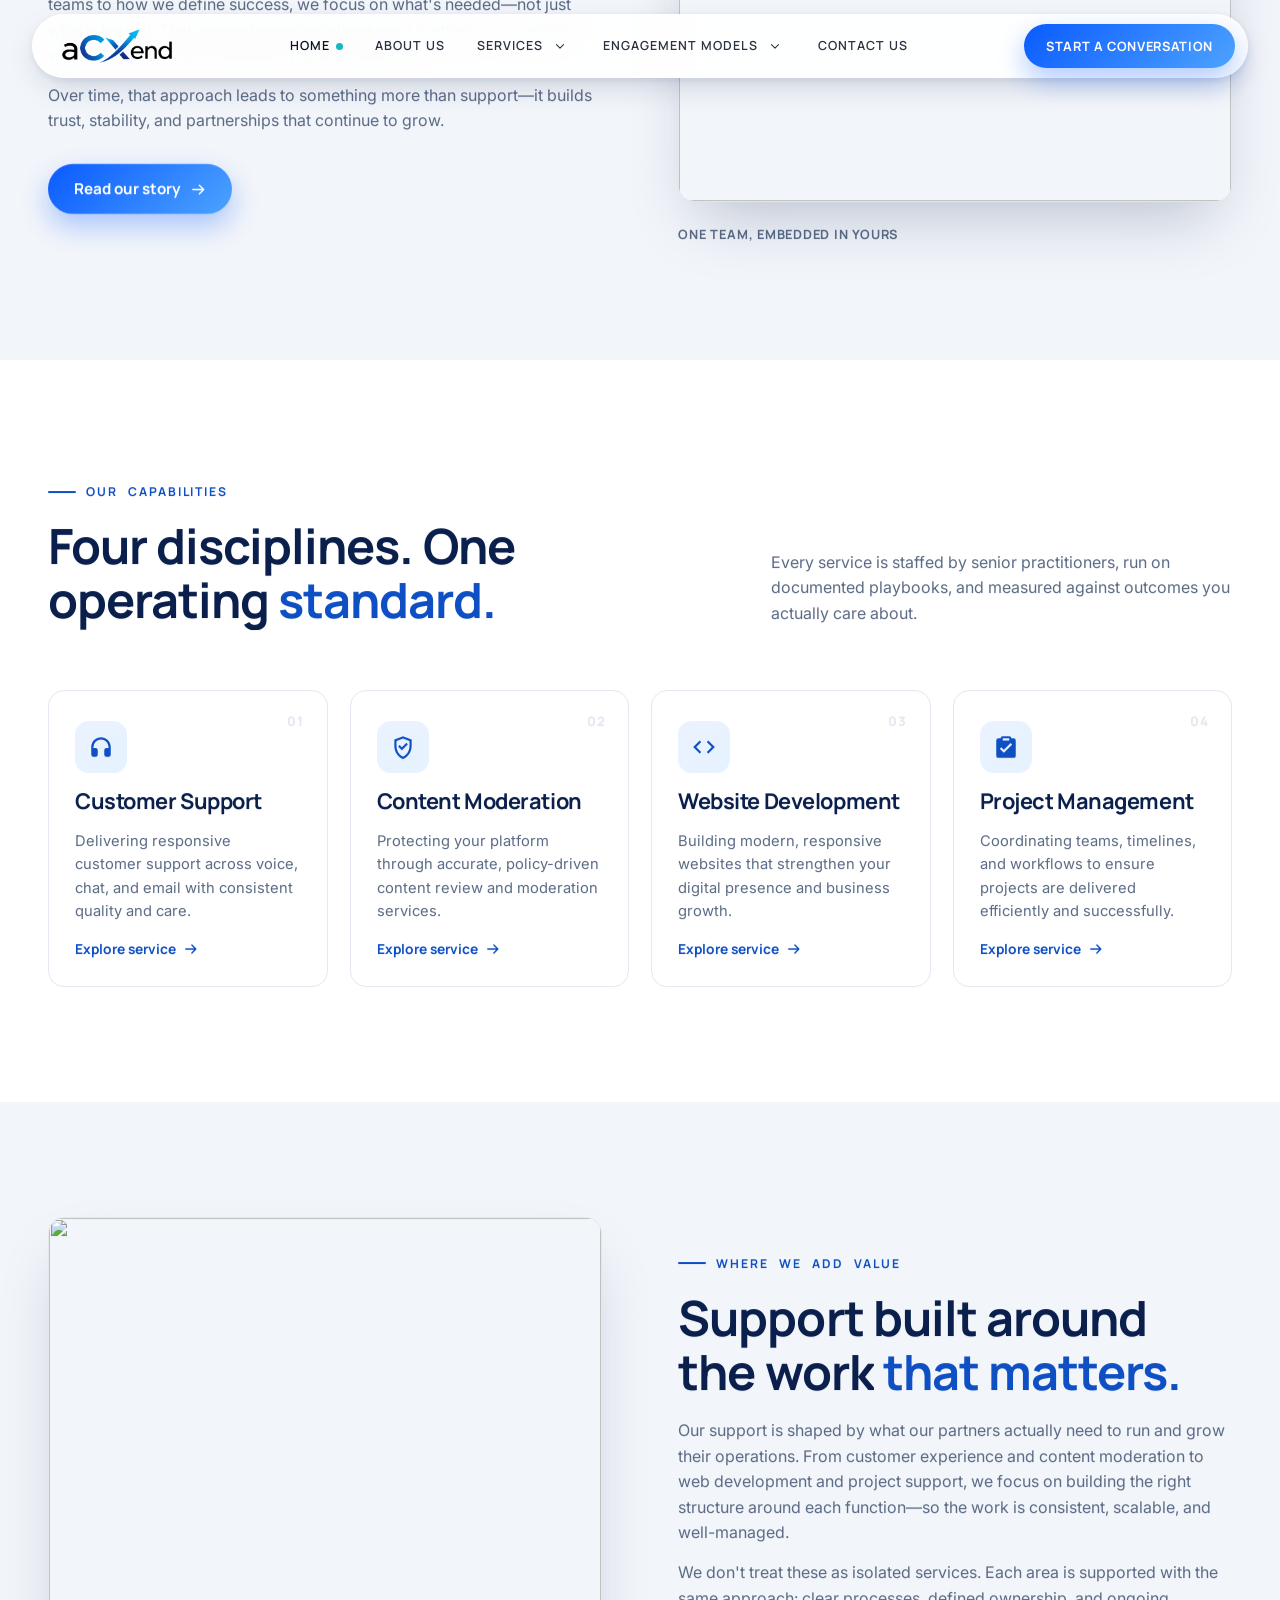
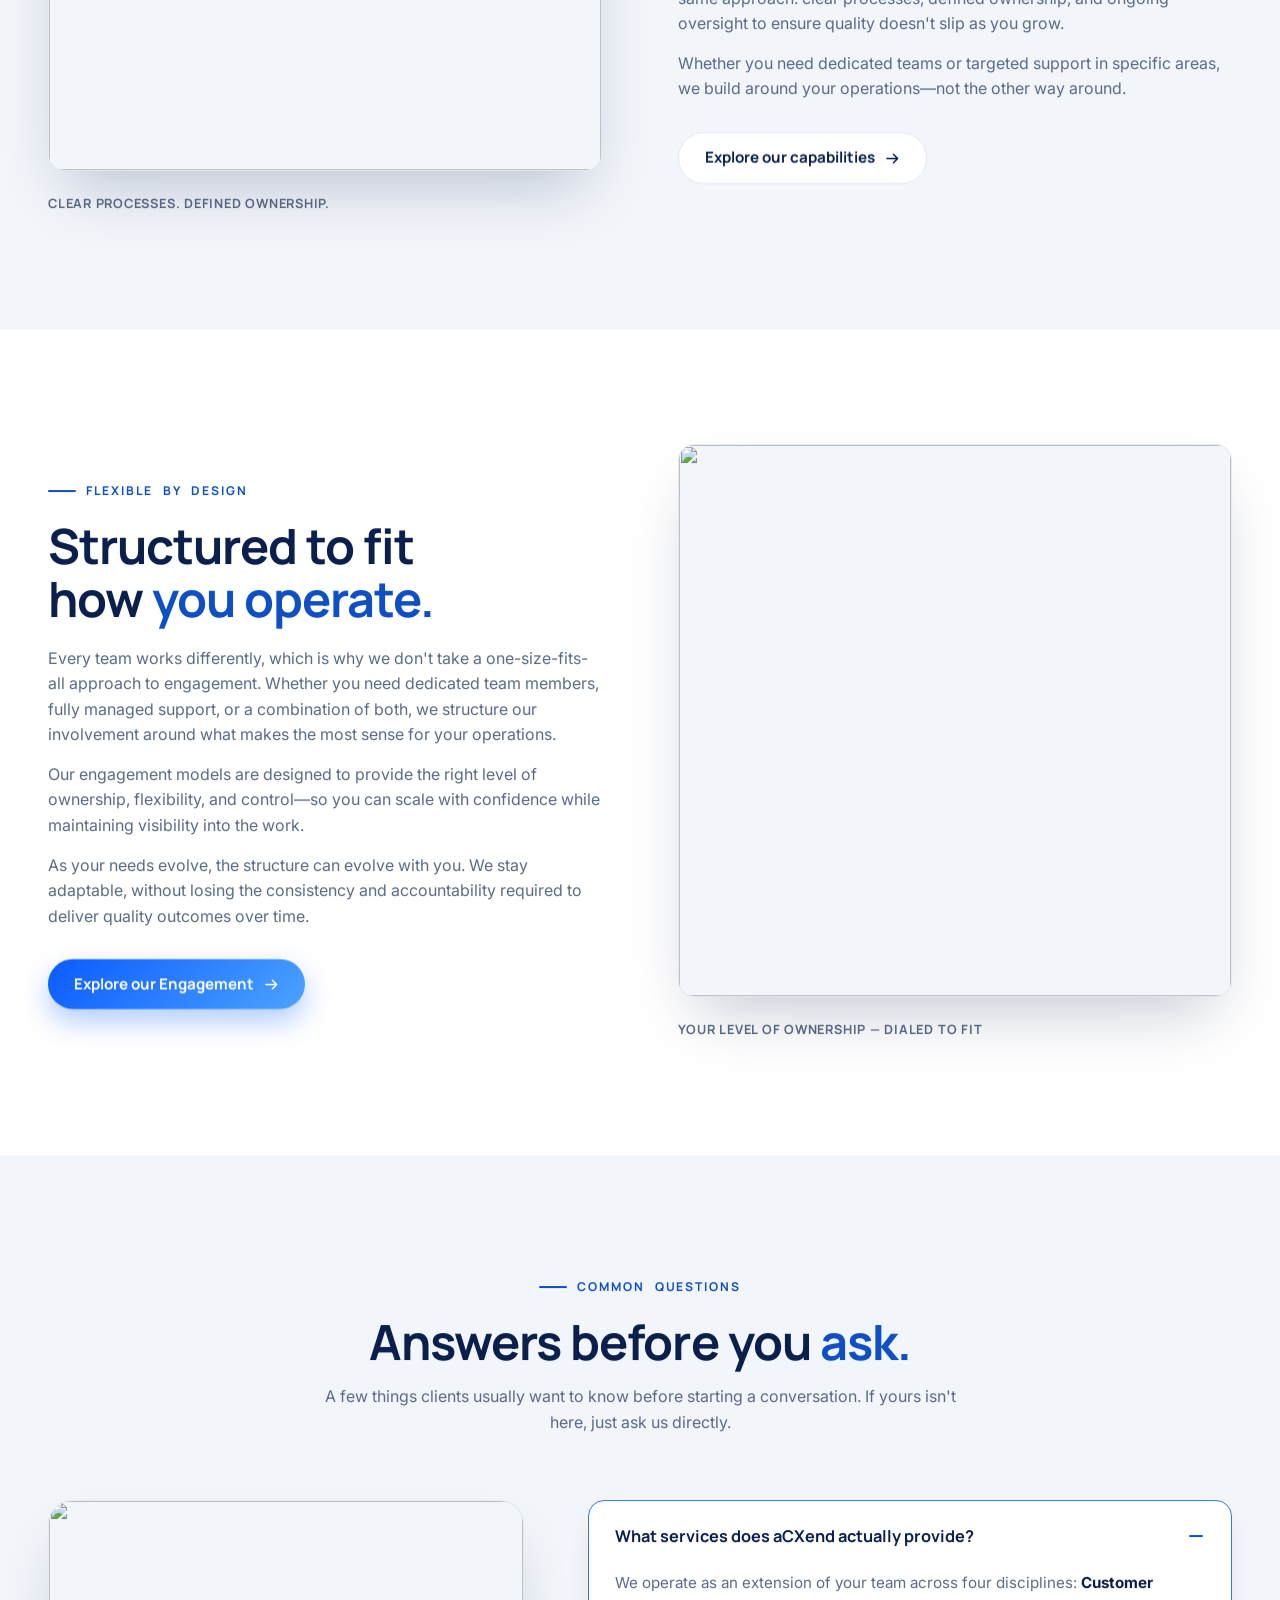
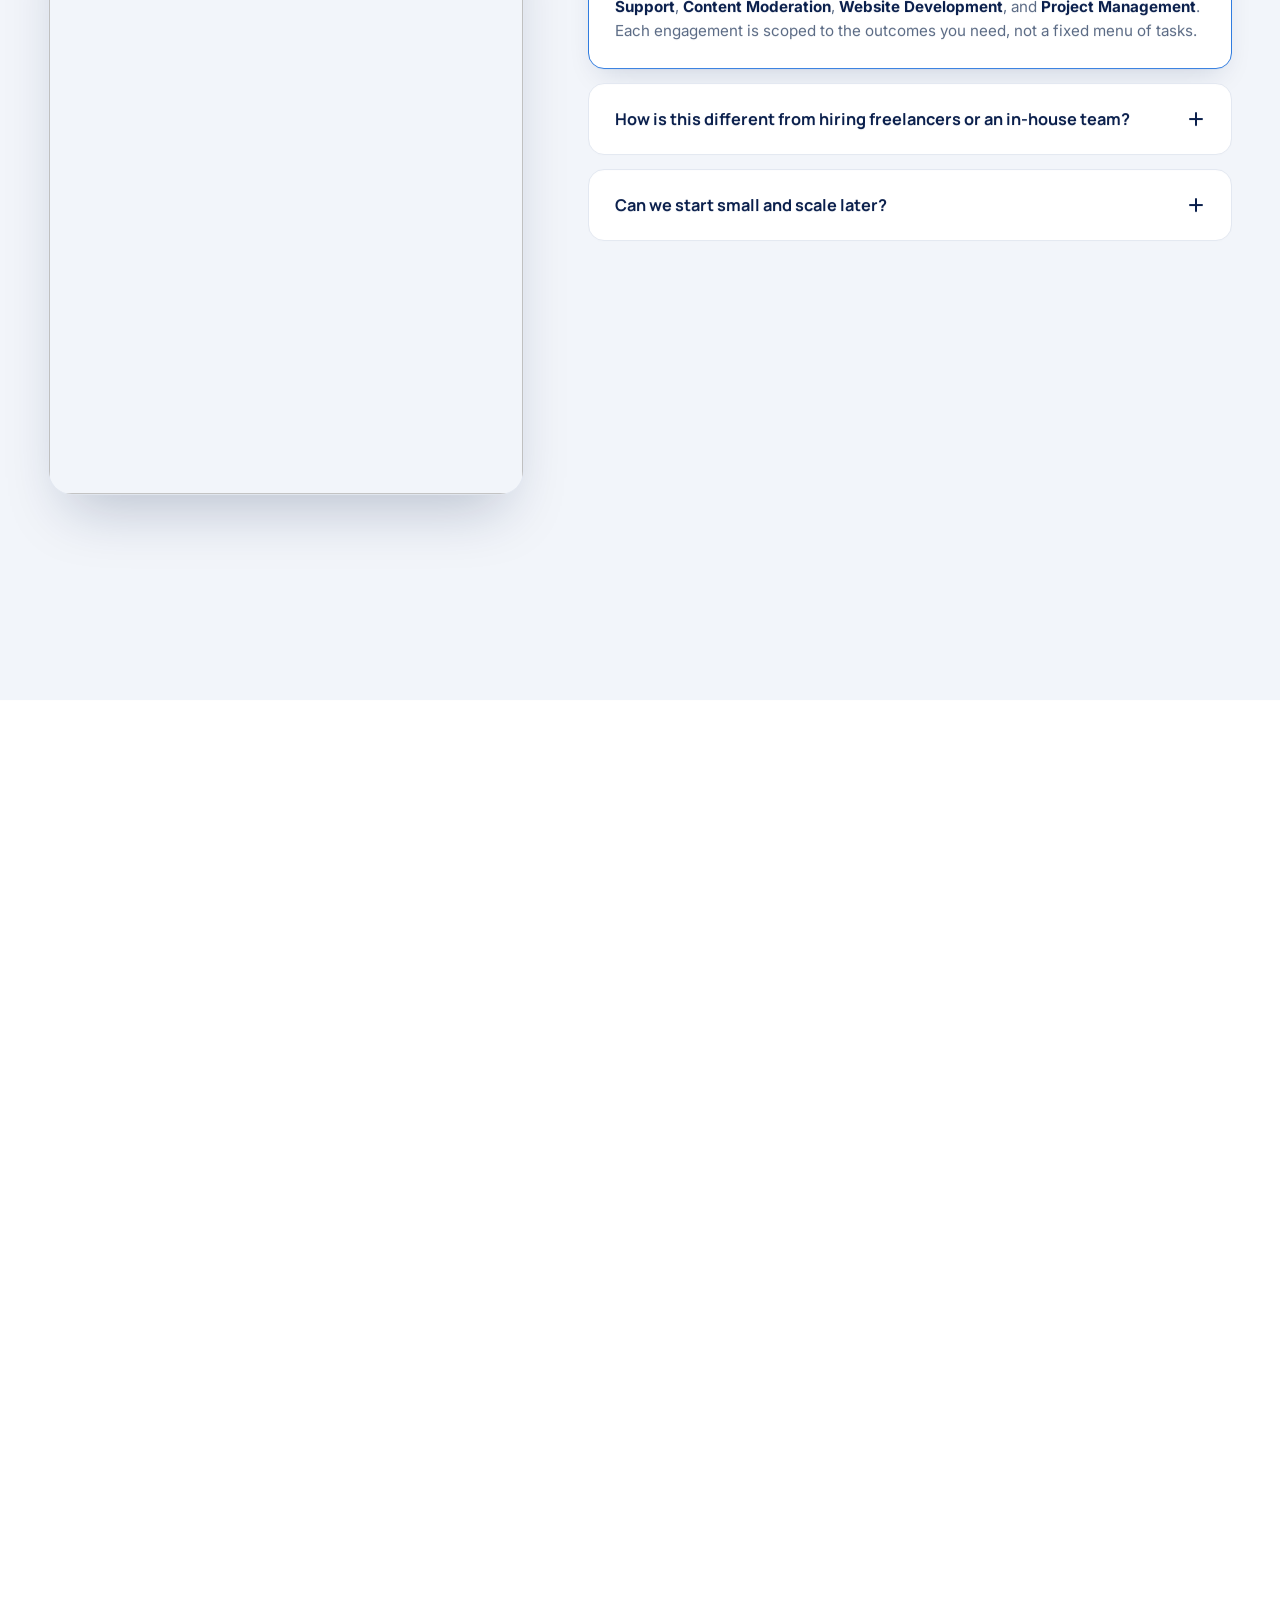
==== commit c82daebe: "Update index.html" ====
--- a/index.html
+++ b/index.html
@@ -109,7 +109,7 @@
       <p class="eyebrow eyebrow--light reveal split-text">Outsourced operations, done right</p>
       <h1 class="hero-title reveal" data-stagger>
         <span class="line"><span class="line-inner"><em>Elevate Experiences.</em></span></span>
-        <span class="line"><span class="line-inner">Drive <span class="hero-accent">Growth.</span></span></span>
+        <span class="line"><span class="line-inner">Drive Growth</span></span>
       </h1>
       <p class="hero-desc reveal split-text">We manage and improve the support, moderation, and digital operations behind great customer experiences.</p>
       <div class="hero-ctas reveal">
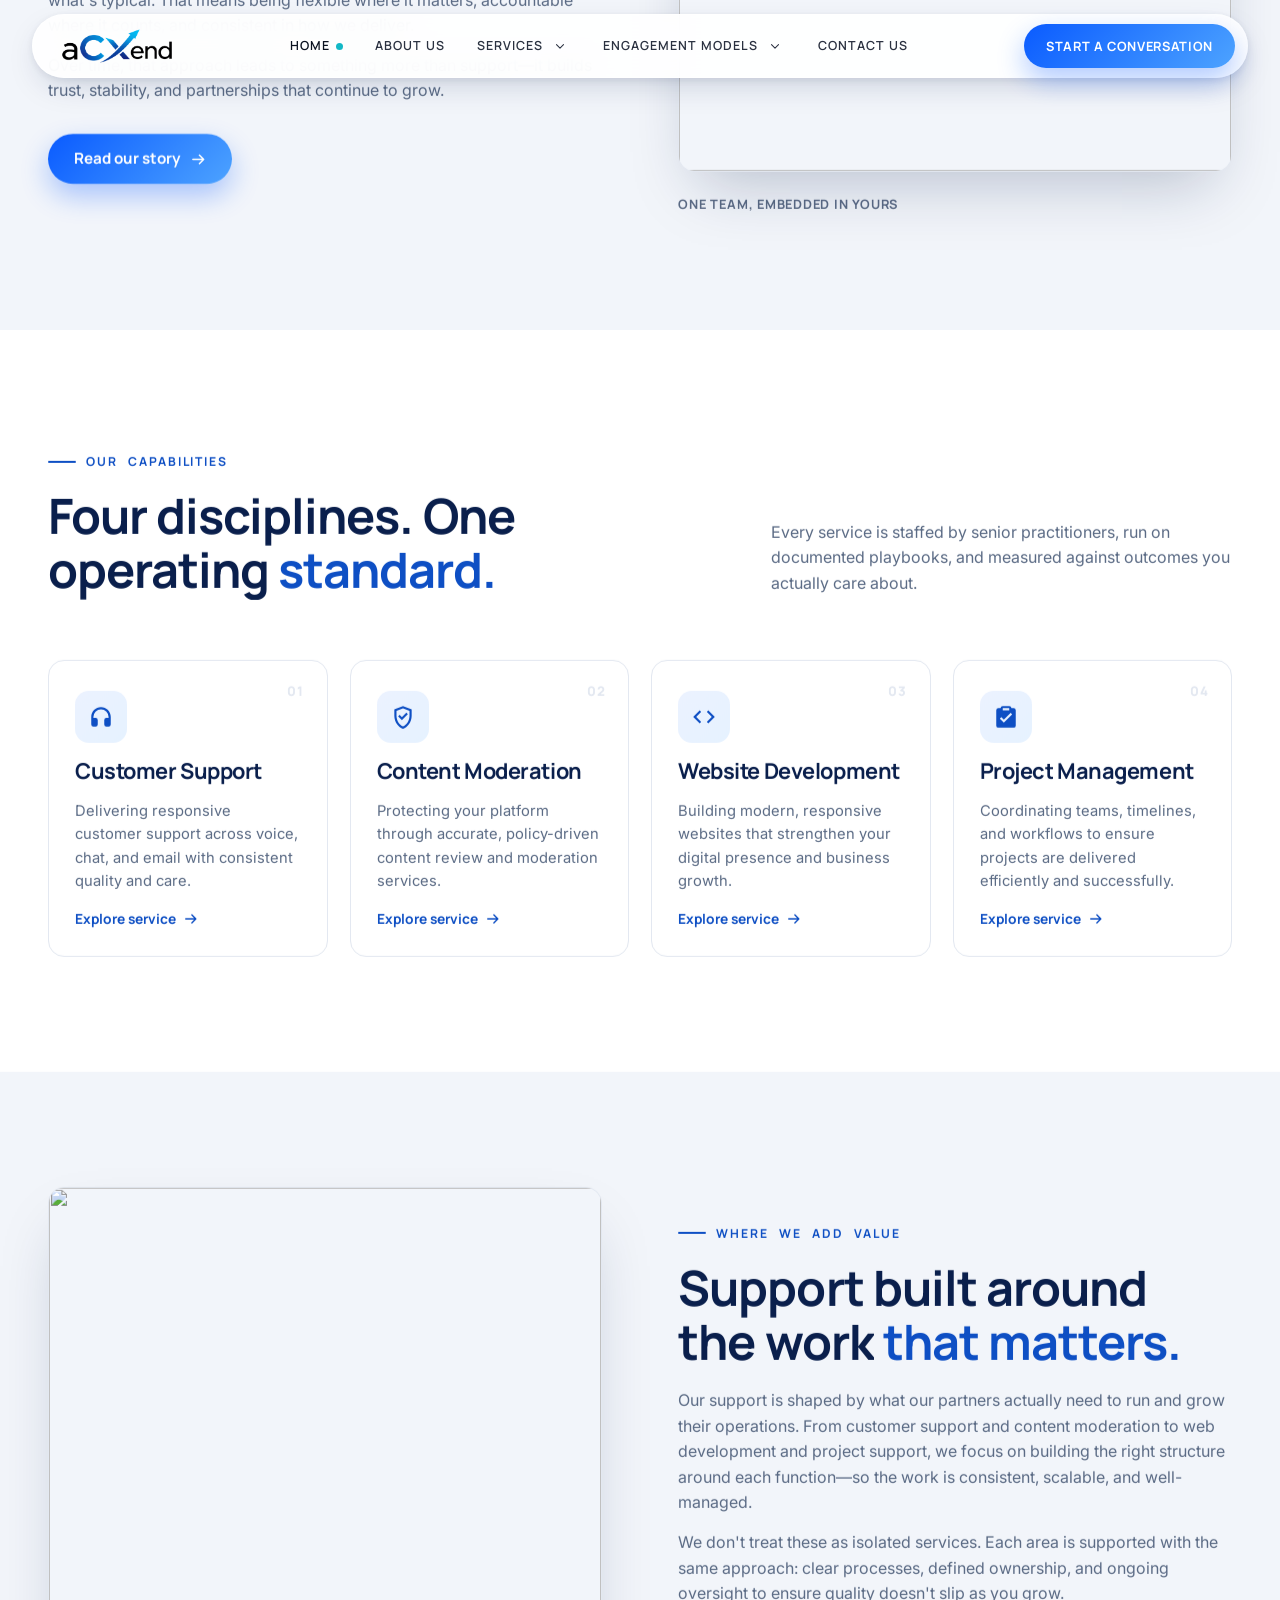
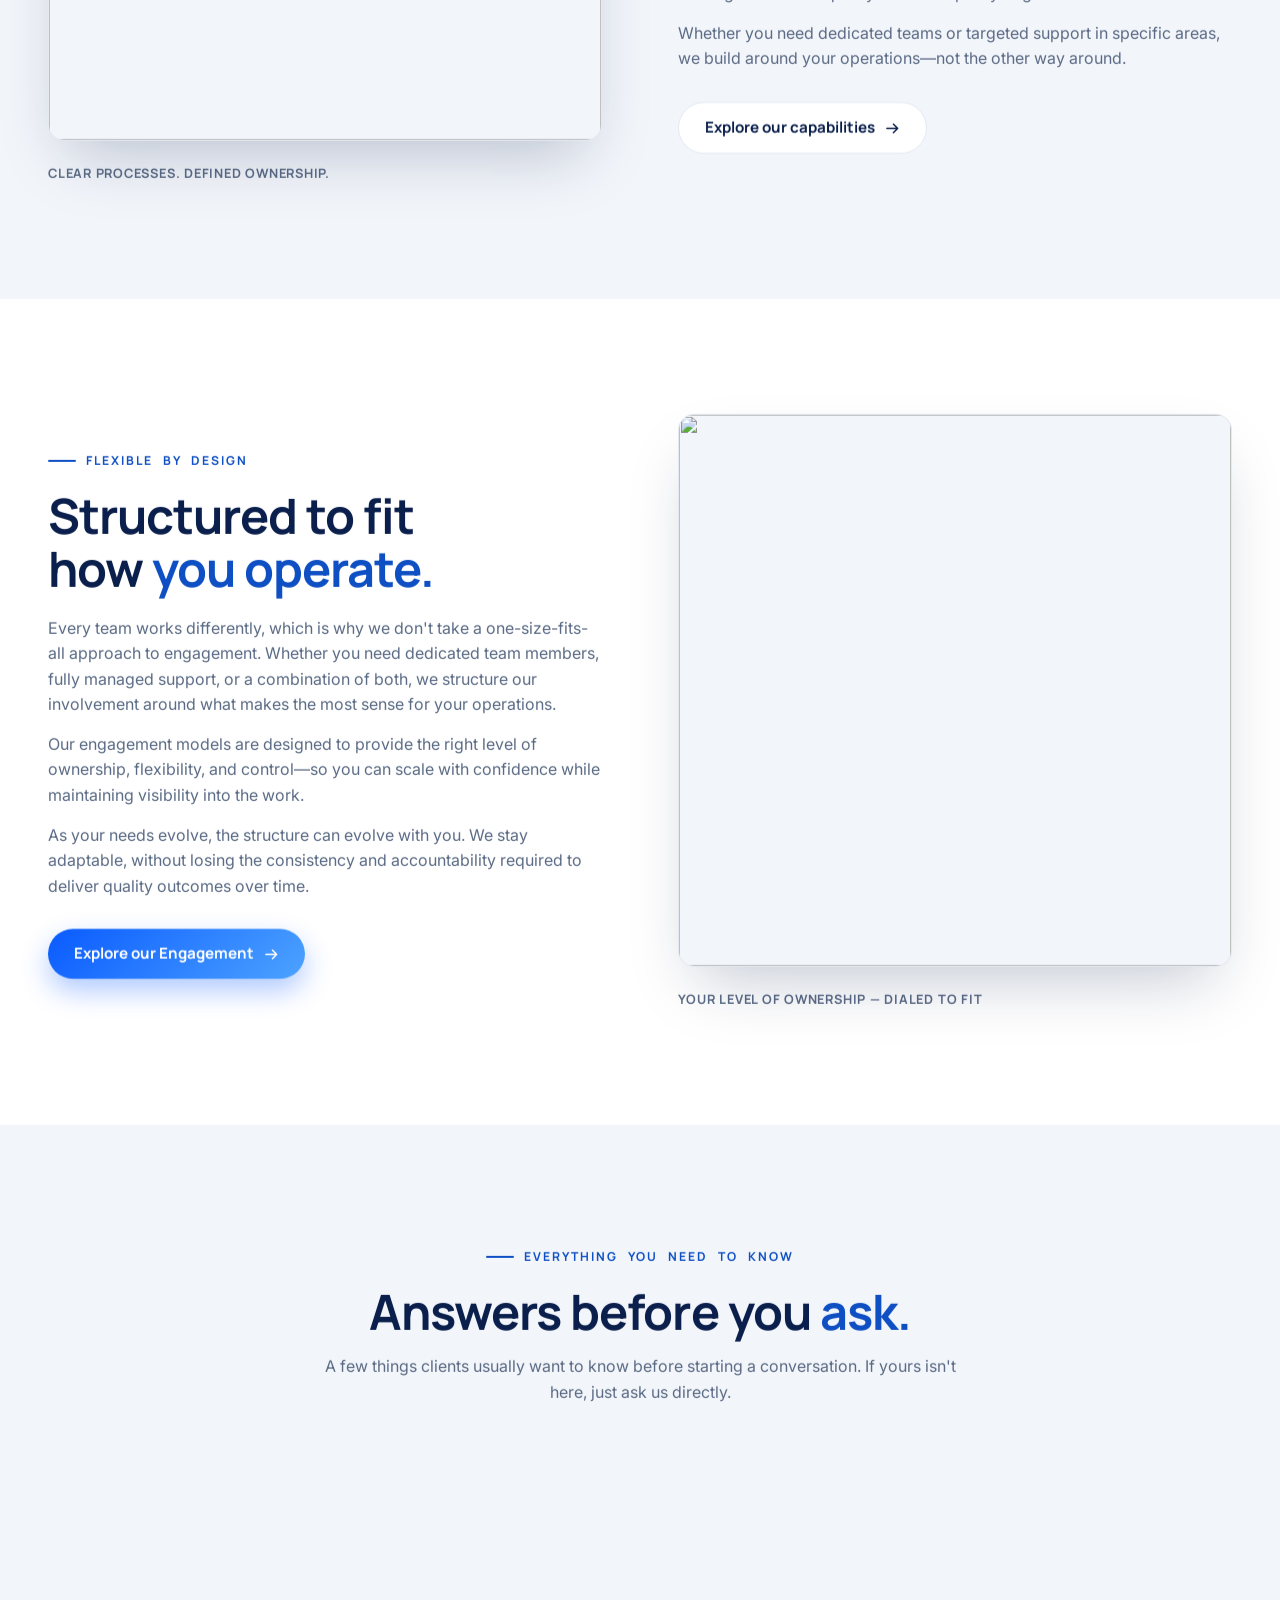
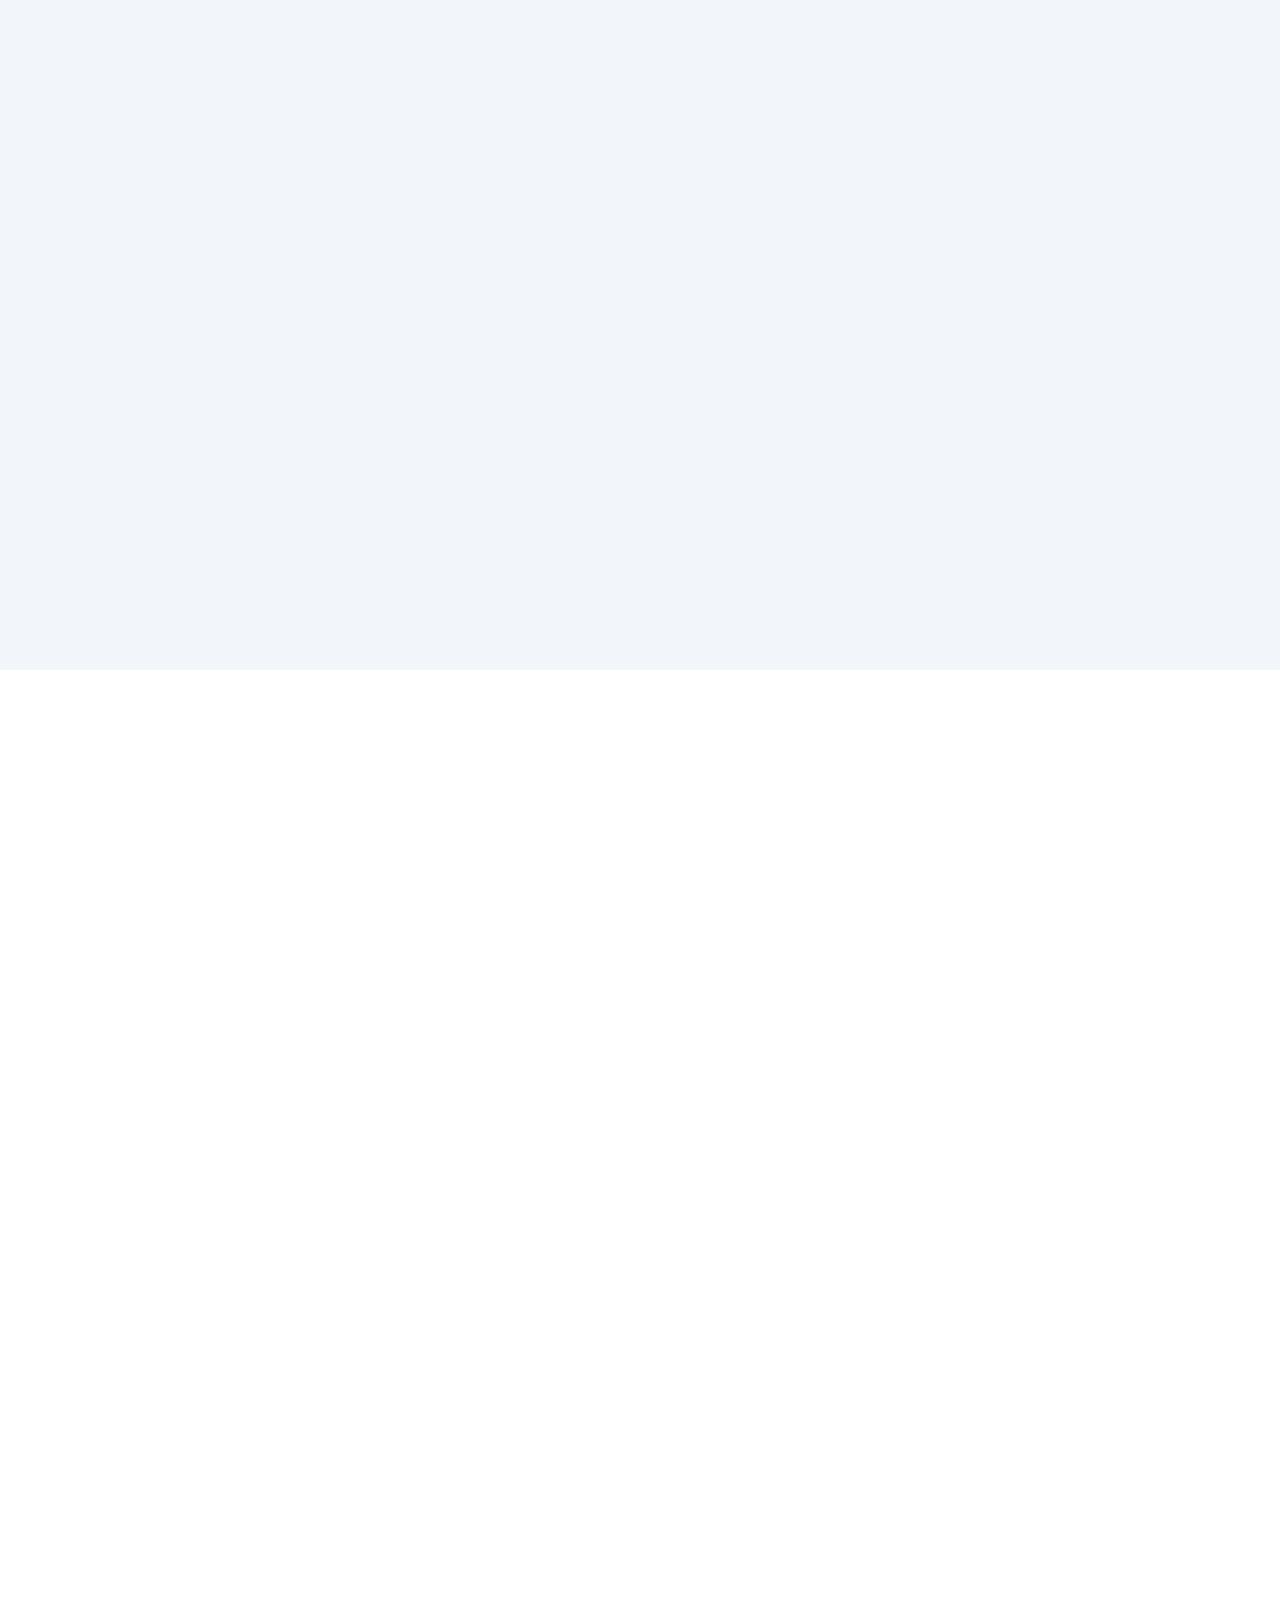
==== commit bb845915: "Update index.html" ====
--- a/index.html
+++ b/index.html
@@ -172,7 +172,7 @@
         <span class="mq-desc">Six Sigma-driven workflows</span>
       </div>
       <div class="mq-item">
-        <span class="mq-icon mq-icon--dark" aria-hidden="true">🤝</span>
+        <span class="mq-icon" aria-hidden="true">🤝</span>
         <span class="mq-title">Partnership-Driven Solutions</span>
         <span class="mq-desc">An extension of your team</span>
       </div>
@@ -187,7 +187,7 @@
         <span class="mq-desc">Senior practitioners, embedded</span>
       </div>
       <div class="mq-item">
-        <span class="mq-icon mq-icon--dark" aria-hidden="true">✅</span>
+        <span class="mq-icon" aria-hidden="true">✅</span>
         <span class="mq-title">Quality-Focused Delivery</span>
         <span class="mq-desc">Consistent, measured outcomes</span>
       </div>
@@ -214,7 +214,7 @@
         <span class="mq-desc">Six Sigma-driven workflows</span>
       </div>
       <div class="mq-item">
-        <span class="mq-icon mq-icon--dark" aria-hidden="true">🤝</span>
+        <span class="mq-icon" aria-hidden="true">🤝</span>
         <span class="mq-title">Partnership-Driven Solutions</span>
         <span class="mq-desc">An extension of your team</span>
       </div>
@@ -229,7 +229,7 @@
         <span class="mq-desc">Senior practitioners, embedded</span>
       </div>
       <div class="mq-item">
-        <span class="mq-icon mq-icon--dark" aria-hidden="true">✅</span>
+        <span class="mq-icon" aria-hidden="true">✅</span>
         <span class="mq-title">Quality-Focused Delivery</span>
         <span class="mq-desc">Consistent, measured outcomes</span>
       </div>
@@ -241,7 +241,7 @@
 <section class="section section--cloud">
   <div class="container split">
     <div class="split-body reveal" data-stagger>
-      <span class="eyebrow reveal split-text">How we work</span>
+      <span class="eyebrow reveal split-text">Who we are</span>
       <h2 class="reveal split-text">Built on partnership. Shaped by <span class="accent">the work.</span></h2>
       <p>We didn't build aCXend to operate at a distance. Our approach is grounded in staying close to the work—understanding the details, adapting to how each team operates, and building systems that actually hold up over time.</p>
       <p>Every engagement is shaped around the partner. From how we structure teams to how we define success, we focus on what's needed—not just what's typical. That means being flexible where it matters, accountable where it counts, and consistent in how we deliver.</p>
@@ -254,10 +254,10 @@
     <figure class="split-visual reveal" aria-hidden="true">
       <div class="split-photo">
         <img
-          src="https://images.unsplash.com/photo-1522071820081-009f0129c71c?auto=format&fit=crop&w=800&q=80"
-          srcset="https://images.unsplash.com/photo-1522071820081-009f0129c71c?auto=format&fit=crop&w=600&q=80 600w,
-                  https://images.unsplash.com/photo-1522071820081-009f0129c71c?auto=format&fit=crop&w=800&q=80 800w,
-                  https://images.unsplash.com/photo-1522071820081-009f0129c71c?auto=format&fit=crop&w=1100&q=80 1100w"
+          src="https://raw.githubusercontent.com/sales306/acxend-final-version.com/main/Images/Home%20-%20How%20we%20Work.png?auto=format&fit=crop&w=800&q=80"
+          srcset="https://raw.githubusercontent.com/sales306/acxend-final-version.com/main/Images/Home%20-%20How%20we%20Work.png?auto=format&fit=crop&w=600&q=80 600w,
+                  https://raw.githubusercontent.com/sales306/acxend-final-version.com/main/Images/Home%20-%20How%20we%20Work.png?auto=format&fit=crop&w=800&q=80 800w,
+                  https://raw.githubusercontent.com/sales306/acxend-final-version.com/main/Images/Home%20-%20How%20we%20Work.png?auto=format&fit=crop&w=1100&q=80 1100w"
           sizes="(max-width: 991px) 90vw, 560px"
           width="800" height="1000"
           alt=""
@@ -338,7 +338,7 @@
     <div class="split-body reveal" data-stagger>
       <span class="eyebrow reveal split-text">Where we add value</span>
       <h2 class="reveal split-text">Support built around the work <span class="accent">that matters.</span></h2>
-      <p>Our support is shaped by what our partners actually need to run and grow their operations. From customer experience and content moderation to web development and project support, we focus on building the right structure around each function—so the work is consistent, scalable, and well-managed.</p>
+      <p>Our support is shaped by what our partners actually need to run and grow their operations. From customer support and content moderation to web development and project support, we focus on building the right structure around each function—so the work is consistent, scalable, and well-managed.</p>
       <p>We don't treat these as isolated services. Each area is supported with the same approach: clear processes, defined ownership, and ongoing oversight to ensure quality doesn't slip as you grow.</p>
       <p>Whether you need dedicated teams or targeted support in specific areas, we build around your operations—not the other way around.</p>
       <a href="services.html" class="btn btn-secondary">Explore our capabilities
@@ -349,10 +349,10 @@
     <figure class="split-visual reveal" aria-hidden="true">
       <div class="split-photo">
         <img
-          src="https://images.unsplash.com/photo-1600880292203-757bb62b4baf?auto=format&fit=crop&w=800&q=80"
-          srcset="https://images.unsplash.com/photo-1600880292203-757bb62b4baf?auto=format&fit=crop&w=600&q=80 600w,
-                  https://images.unsplash.com/photo-1600880292203-757bb62b4baf?auto=format&fit=crop&w=800&q=80 800w,
-                  https://images.unsplash.com/photo-1600880292203-757bb62b4baf?auto=format&fit=crop&w=1100&q=80 1100w"
+          src="https://raw.githubusercontent.com/sales306/acxend-final-version.com/main/Images/Home%20-%20Where%20we%20add%20Value.png?auto=format&fit=crop&w=800&q=80"
+          srcset="https://raw.githubusercontent.com/sales306/acxend-final-version.com/main/Images/Home%20-%20Where%20we%20add%20Value.png?auto=format&fit=crop&w=600&q=80 600w,
+                  https://raw.githubusercontent.com/sales306/acxend-final-version.com/main/Images/Home%20-%20Where%20we%20add%20Value.png?auto=format&fit=crop&w=800&q=80 800w,
+                  https://raw.githubusercontent.com/sales306/acxend-final-version.com/main/Images/Home%20-%20Where%20we%20add%20Value.png?auto=format&fit=crop&w=1100&q=80 1100w"
           sizes="(max-width: 991px) 90vw, 560px"
           width="800" height="1000"
           alt=""
@@ -381,10 +381,10 @@
     <figure class="split-visual reveal" aria-hidden="true">
       <div class="split-photo">
         <img
-          src="https://images.unsplash.com/photo-1552664730-d307ca884978?auto=format&fit=crop&w=800&q=80"
-          srcset="https://images.unsplash.com/photo-1552664730-d307ca884978?auto=format&fit=crop&w=600&q=80 600w,
-                  https://images.unsplash.com/photo-1552664730-d307ca884978?auto=format&fit=crop&w=800&q=80 800w,
-                  https://images.unsplash.com/photo-1552664730-d307ca884978?auto=format&fit=crop&w=1100&q=80 1100w"
+          src="https://raw.githubusercontent.com/sales306/acxend-final-version.com/main/Images/Home%20-%20Flexible%20by%20Design.png?auto=format&fit=crop&w=800&q=80"
+          srcset="https://raw.githubusercontent.com/sales306/acxend-final-version.com/main/Images/Home%20-%20Flexible%20by%20Design.png?auto=format&fit=crop&w=600&q=80 600w,
+                  https://raw.githubusercontent.com/sales306/acxend-final-version.com/main/Images/Home%20-%20Flexible%20by%20Design.png?auto=format&fit=crop&w=800&q=80 800w,
+                  https://raw.githubusercontent.com/sales306/acxend-final-version.com/main/Images/Home%20-%20Flexible%20by%20Design.png?auto=format&fit=crop&w=1100&q=80 1100w"
           sizes="(max-width: 991px) 90vw, 560px"
           width="800" height="1000"
           alt=""
@@ -401,7 +401,7 @@
   <div class="container">
     <div class="section-head section-head--center reveal" data-stagger>
       <div>
-        <span class="eyebrow reveal split-text">Common Questions</span>
+        <span class="eyebrow reveal split-text">Everything you need to know</span>
         <h2 class="reveal split-text">Answers before you <span class="accent">ask.</span></h2>
       </div>
       <p>A few things clients usually want to know before starting a conversation. If yours isn't here, just ask us directly.</p>
@@ -546,7 +546,7 @@
                onerror="this.outerHTML='&lt;span class=&quot;brand-word brand-word--light&quot;&gt;a&lt;b&gt;CX&lt;/b&gt;end&lt;/span&gt;'" />
         </a>
         <address class="footer-address">
-          <a href="https://maps.app.goo.gl/VBjbcP57tKT8KL2XA" target="_blank" rel="noopener noreferrer">Marigold Street, Cagayan de Oro City, Philippines</a>
+          <a href="https://maps.app.goo.gl/VBjbcP57tKT8KL2XA" target="_blank" rel="noopener noreferrer">Pioneer, Mandaluyong City, Philippines</a>
           <a href="mailto:sales@acxend.com">sales@acxend.com</a>
         </address>
       </div>
@@ -583,8 +583,8 @@
         <li><a href="#" aria-label="Facebook">
           <svg viewBox="0 0 24 24" aria-hidden="true"><path d="M13.5 21v-8.2h2.8l.4-3.2h-3.2V7.5c0-.9.3-1.6 1.6-1.6h1.7V3.1c-.3 0-1.3-.1-2.5-.1-2.5 0-4.2 1.5-4.2 4.3v2.3H7.3v3.2h2.8V21h3.4z"/></svg>
         </a></li>
-        <li><a href="#" aria-label="X (Twitter)">
-          <svg viewBox="0 0 24 24" aria-hidden="true"><path d="M17.8 3h3l-6.6 7.6L22 21h-6.1l-4.8-6.2L5.6 21h-3l7.1-8.1L2.3 3h6.3l4.3 5.7L17.8 3zm-1.1 16.2h1.7L7.7 4.7H5.9l10.8 14.5z"/></svg>
+        <li><a href="#" aria-label="LinkedIn">
+          <svg viewBox="0 0 24 24" aria-hidden="true"><path d="M4.98 3.5C4.98 4.88 3.87 6 2.49 6S0 4.88 0 3.5 1.11 1 2.49 1s2.49 1.12 2.49 2.5zM0 8h5v16H0V8zm7.5 0h4.8v2.2h.1c.7-1.3 2.3-2.7 4.7-2.7 5 0 5.9 3.3 5.9 7.5V24h-5v-7.6c0-1.8 0-4.1-2.5-4.1s-2.9 2-2.9 4v7.7h-5V8z"/></svg>
         </a></li>
         <li><a href="#" aria-label="Instagram">
           <svg viewBox="0 0 24 24" aria-hidden="true"><path d="M12 8.8A3.2 3.2 0 1 0 12 15.2 3.2 3.2 0 0 0 12 8.8zm0-1.8a5 5 0 1 1 0 10 5 5 0 0 1 0-10zm6.5-.2a1.2 1.2 0 1 1-2.4 0 1.2 1.2 0 0 1 2.4 0zM12 4.7c-2.4 0-2.7 0-3.6.1-.9 0-1.4.2-1.7.3-.4.2-.7.4-1 .7-.3.3-.5.6-.7 1-.1.3-.3.8-.3 1.7-.1.9-.1 1.2-.1 3.5s0 2.6.1 3.5c0 .9.2 1.4.3 1.7.2.4.4.7.7 1 .3.3.6.5 1 .7.3.1.8.3 1.7.3.9.1 1.2.1 3.6.1s2.7 0 3.6-.1c.9 0 1.4-.2 1.7-.3.4-.2.7-.4 1-.7.3-.3.5-.6.7-1 .1-.3.3-.8.3-1.7.1-.9.1-1.2.1-3.5s0-2.6-.1-3.5c0-.9-.2-1.4-.3-1.7-.2-.4-.4-.7-.7-1-.3-.3-.6-.5-1-.7-.3-.1-.8-.3-1.7-.3-.9-.1-1.2-.1-3.6-.1zM12 3c2.4 0 2.7 0 3.7.1 1 0 1.6.2 2.2.4.6.2 1.1.6 1.6 1.1.5.5.8 1 1.1 1.6.2.6.4 1.2.4 2.2.1 1 .1 1.3.1 3.6s0 2.6-.1 3.6c0 1-.2 1.6-.4 2.2-.2.6-.6 1.1-1.1 1.6-.5.5-1 .8-1.6 1.1-.6.2-1.2.4-2.2.4-1 .1-1.3.1-3.7.1s-2.7 0-3.7-.1c-1 0-1.6-.2-2.2-.4-.6-.2-1.1-.6-1.6-1.1-.5-.5-.8-1-1.1-1.6-.2-.6-.4-1.2-.4-2.2C3 14.6 3 14.3 3 12s0-2.6.1-3.6c0-1 .2-1.6.4-2.2.2-.6.6-1.1 1.1-1.6.5-.5 1-.8 1.6-1.1.6-.2 1.2-.4 2.2-.4C9.3 3 9.6 3 12 3z"/></svg>
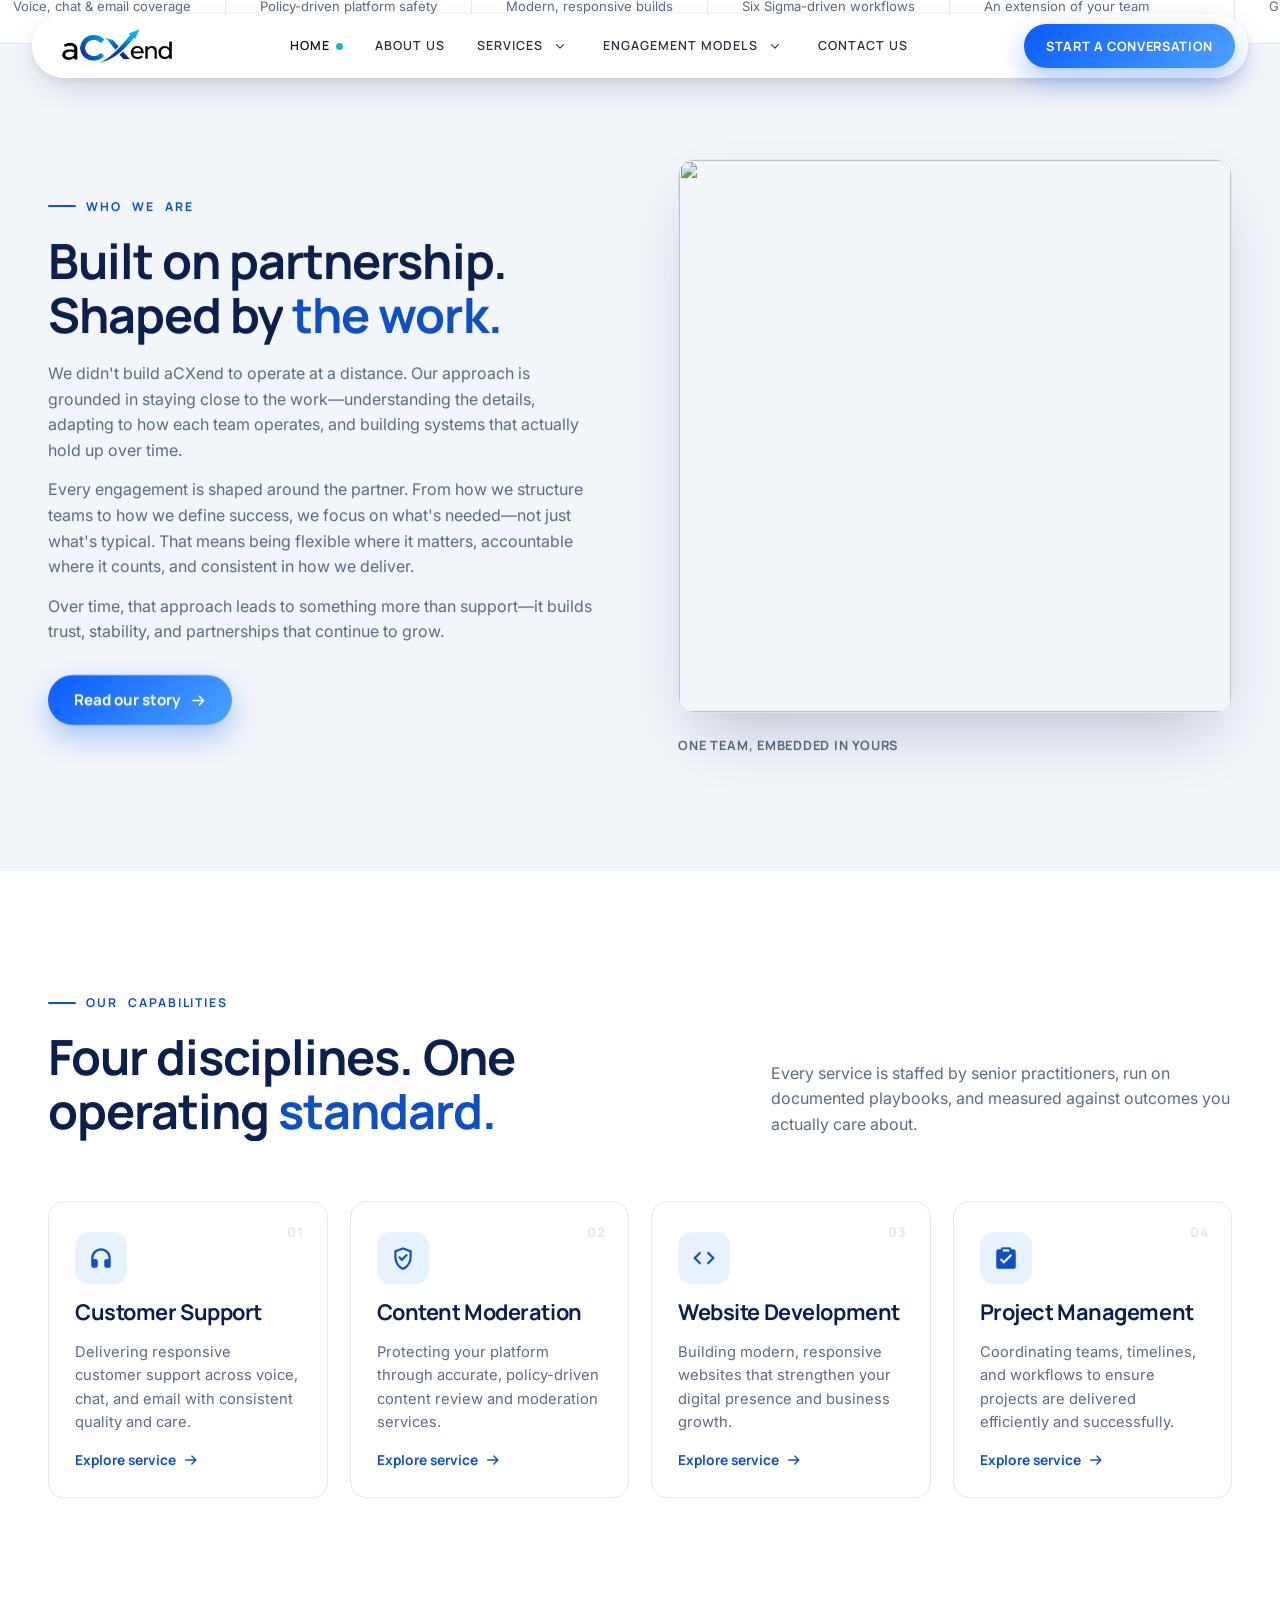
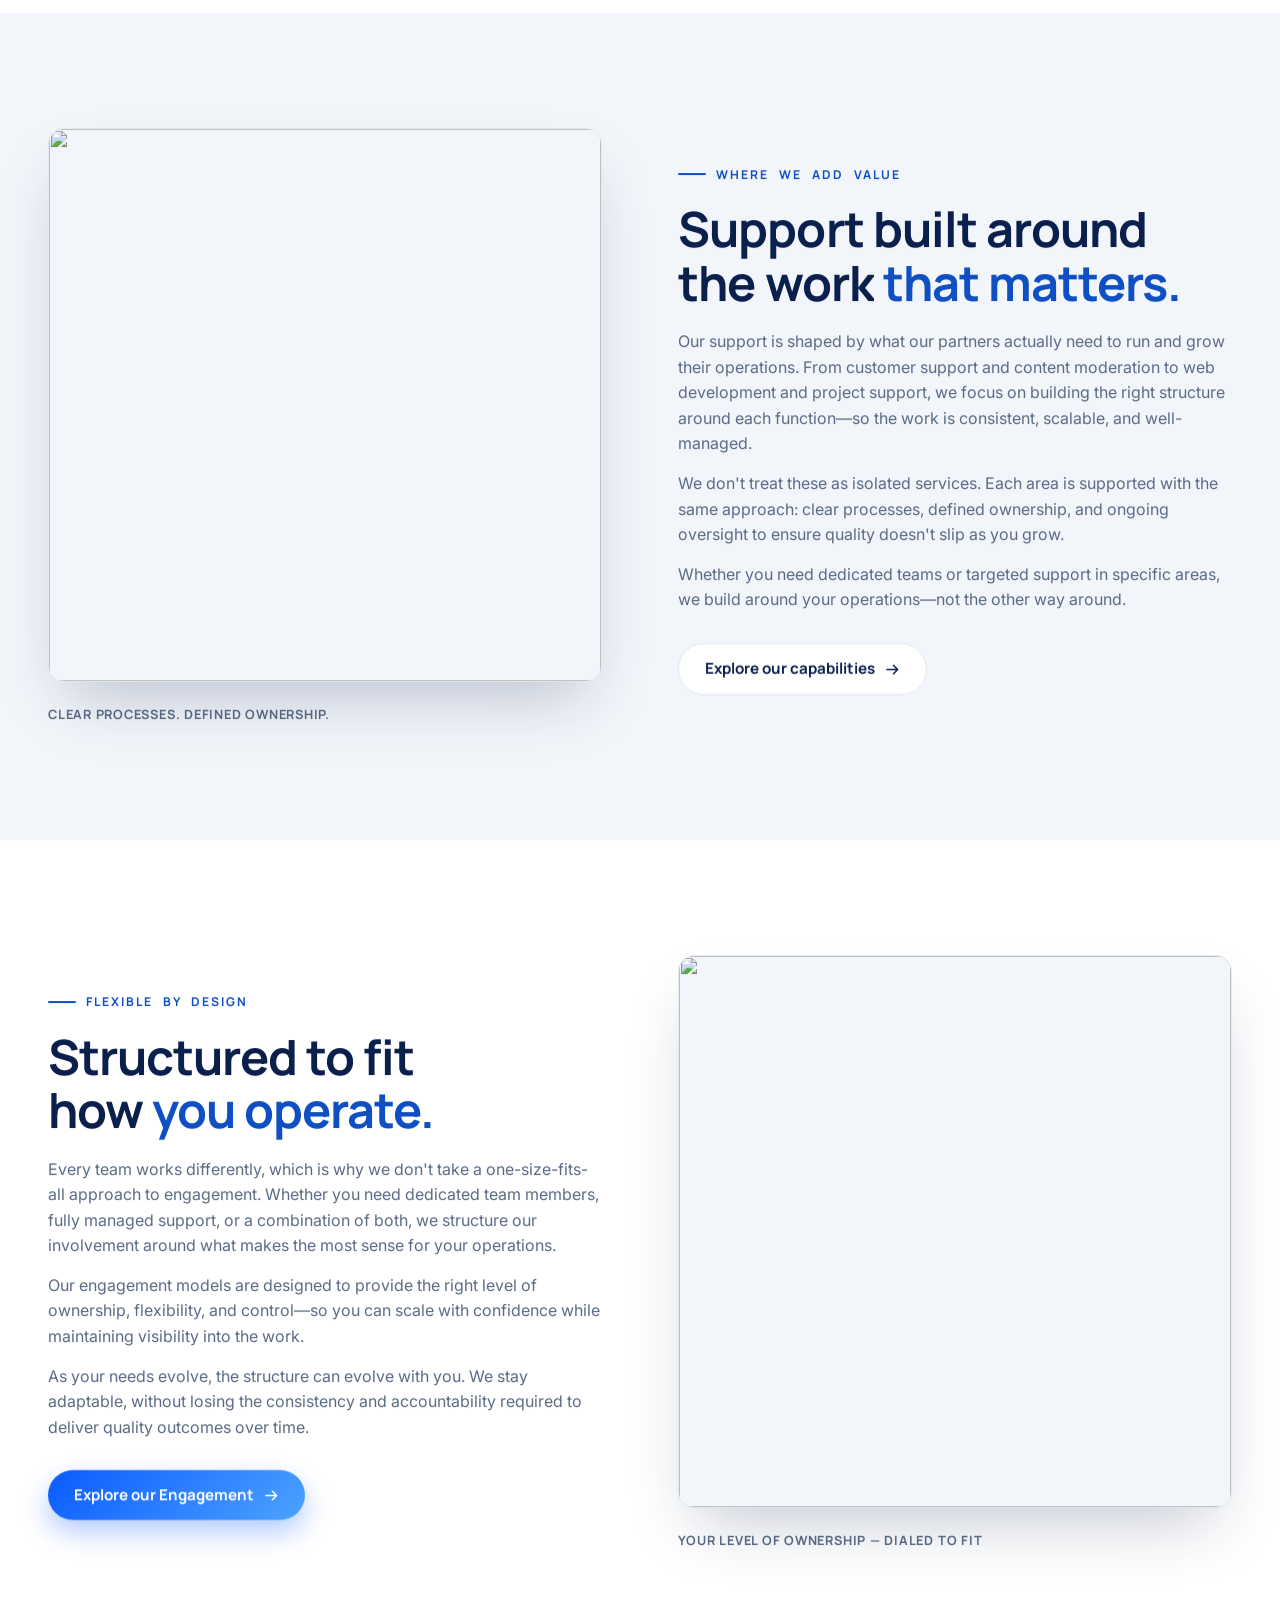
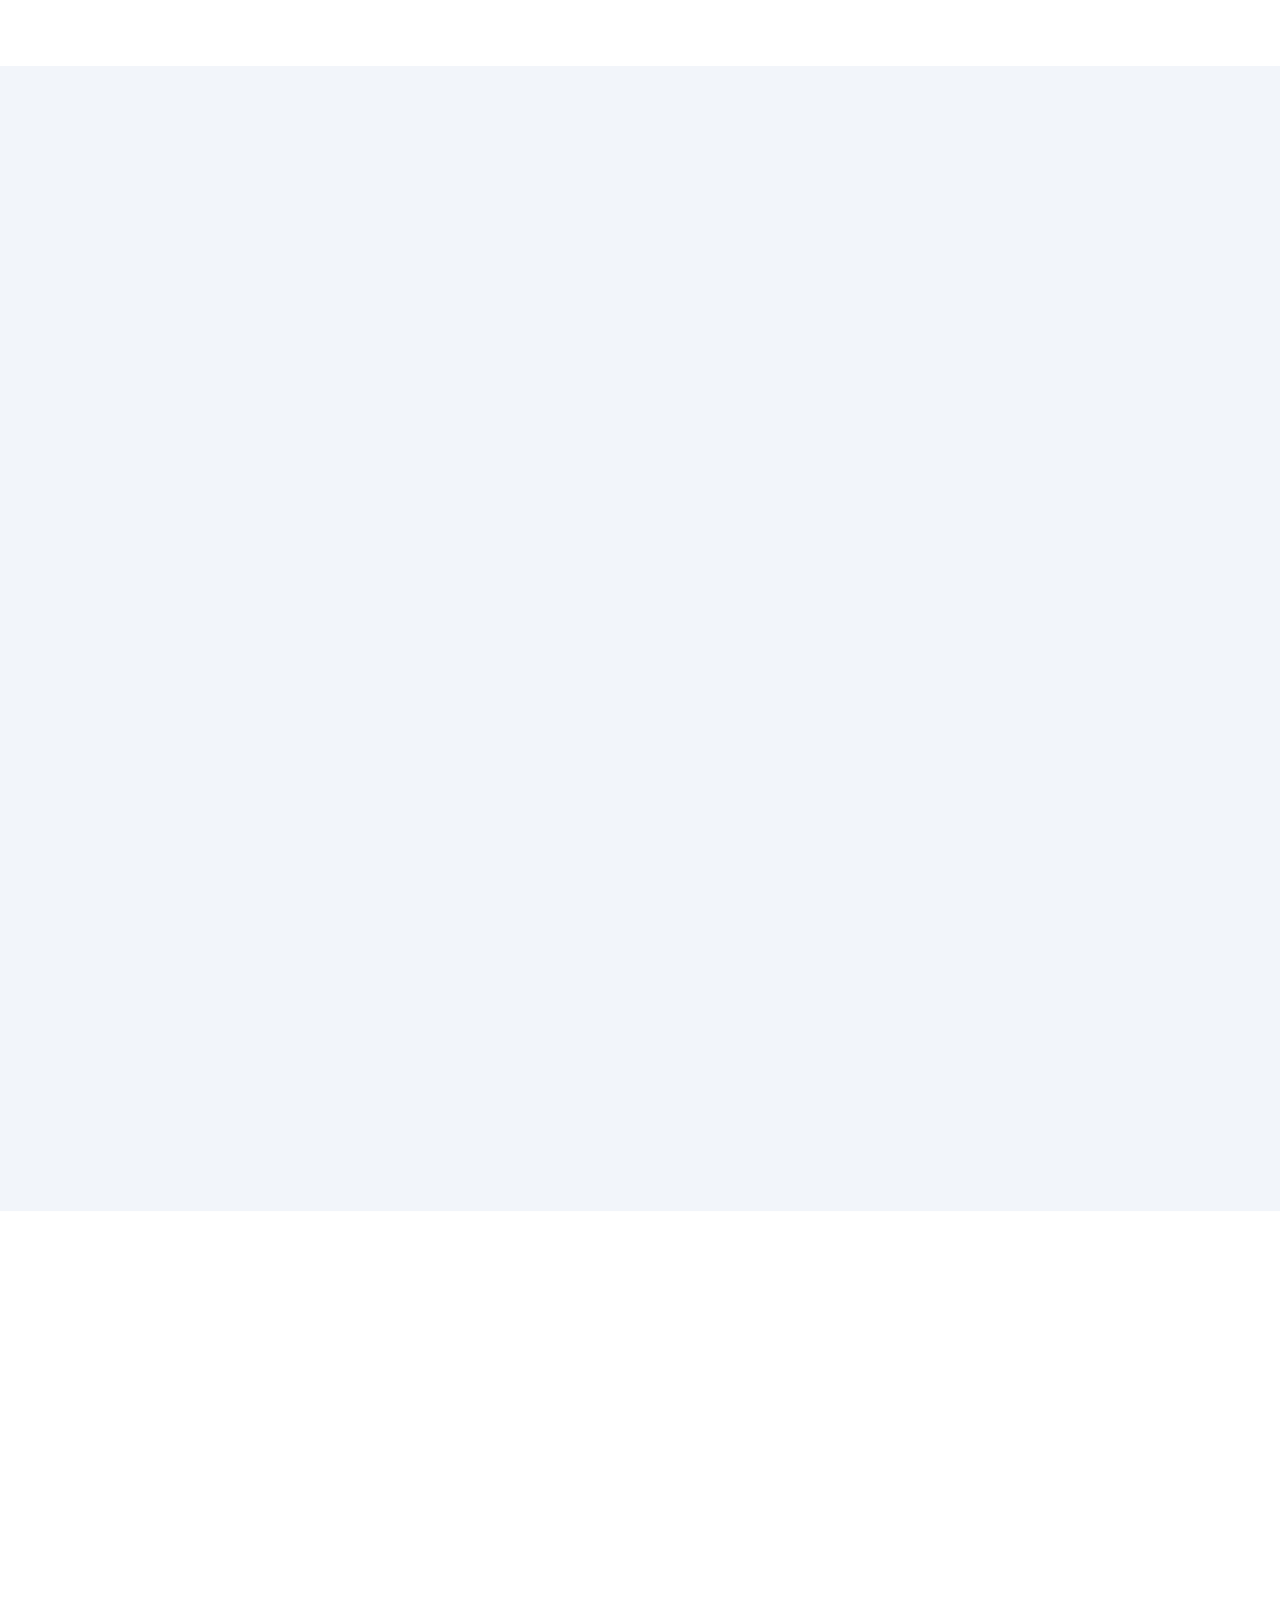
==== commit be7f3ad7: "Update index.html" ====
--- a/index.html
+++ b/index.html
@@ -109,7 +109,7 @@
       <p class="eyebrow eyebrow--light reveal split-text">Outsourced operations, done right</p>
       <h1 class="hero-title reveal" data-stagger>
         <span class="line"><span class="line-inner"><em>Elevate Experiences.</em></span></span>
-        <span class="line"><span class="line-inner">Drive Growth</span></span>
+        <span class="line"><span class="line-inner">Drive Growth.</span></span>
       </h1>
       <p class="hero-desc reveal split-text">We manage and improve the support, moderation, and digital operations behind great customer experiences.</p>
       <div class="hero-ctas reveal">
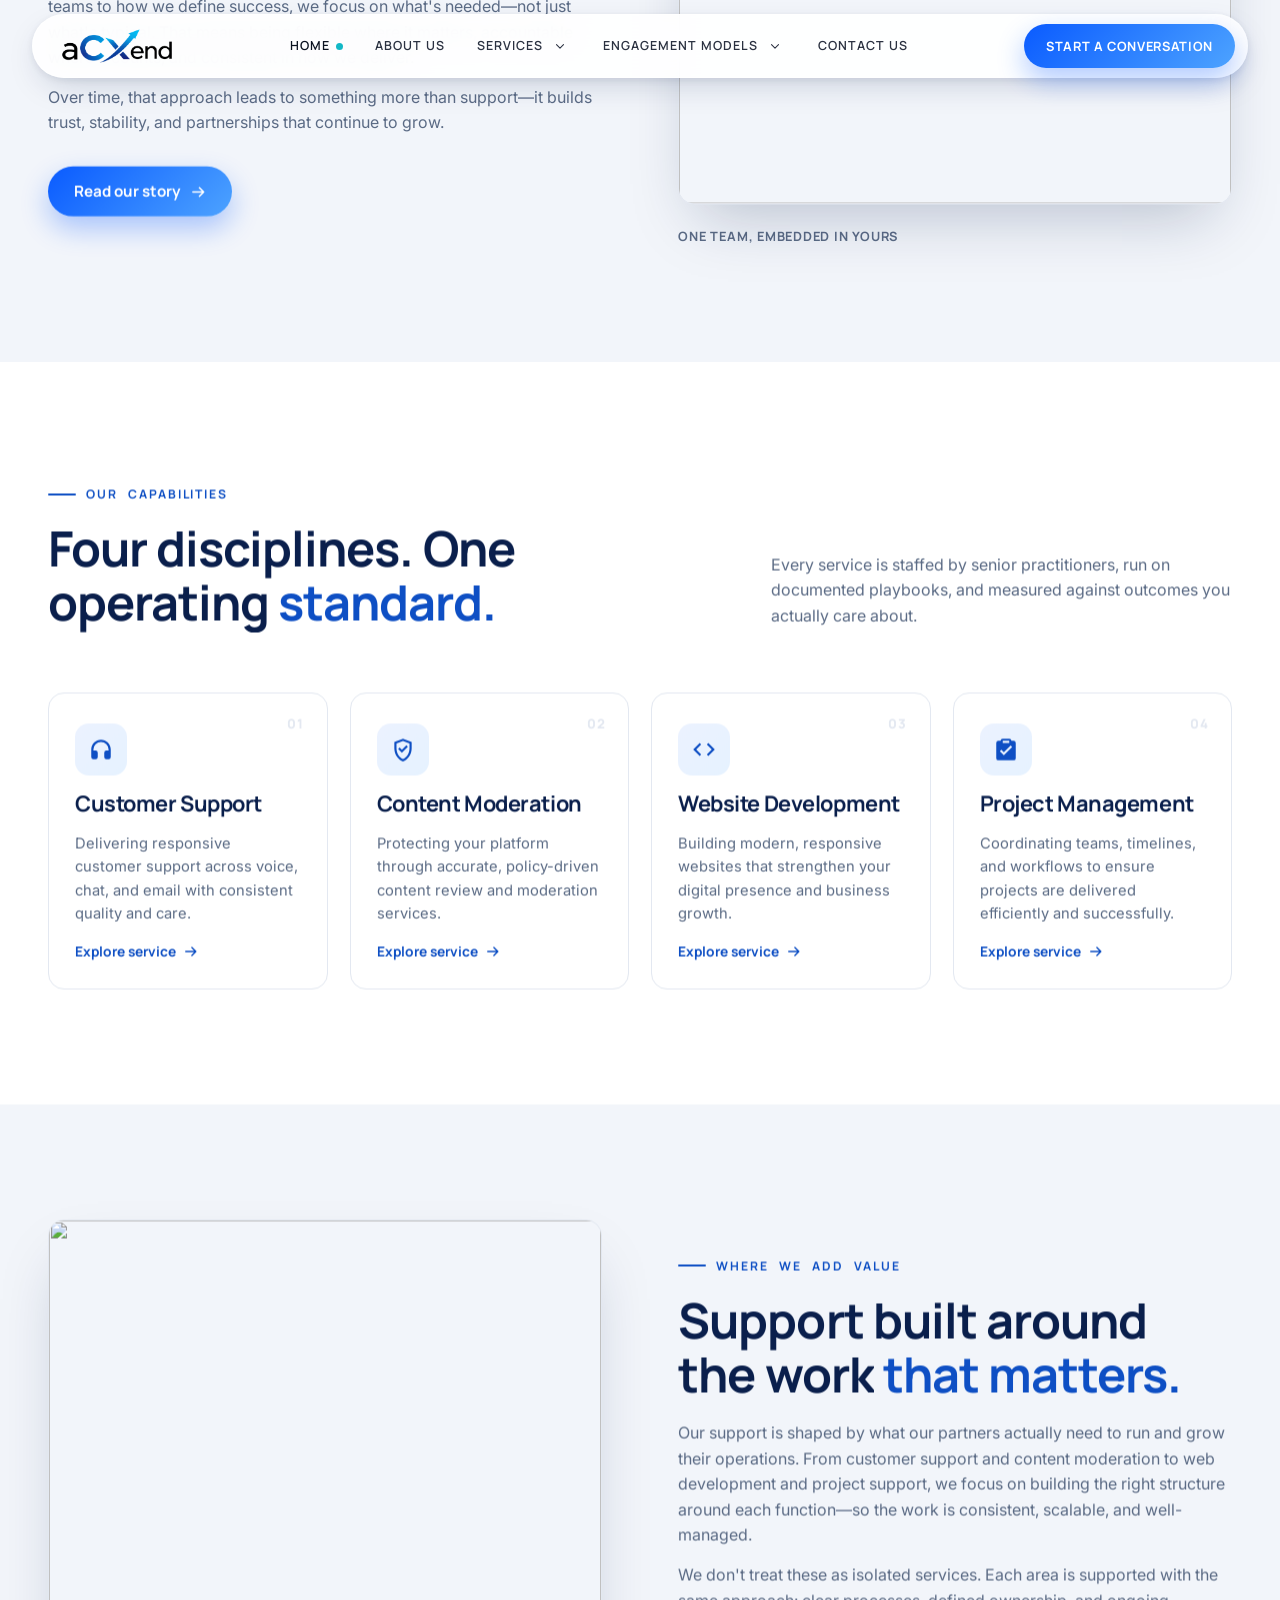
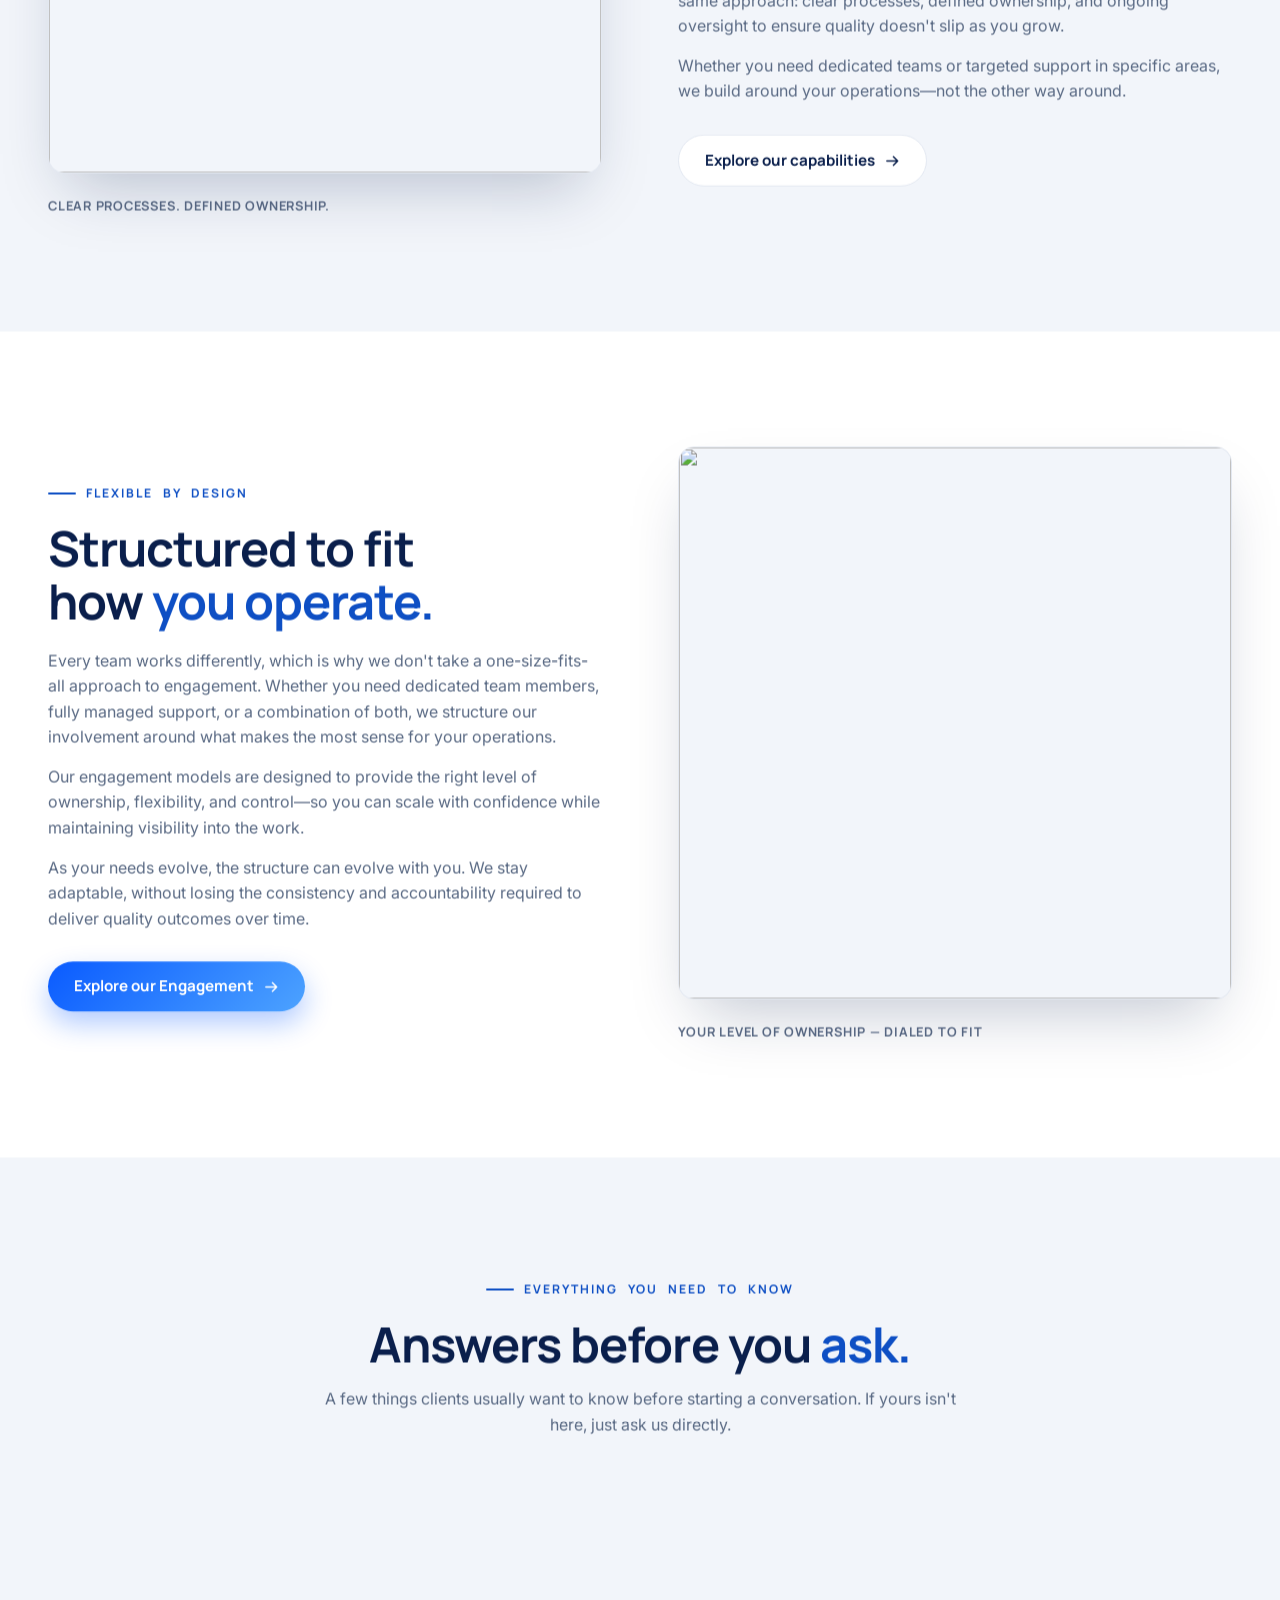
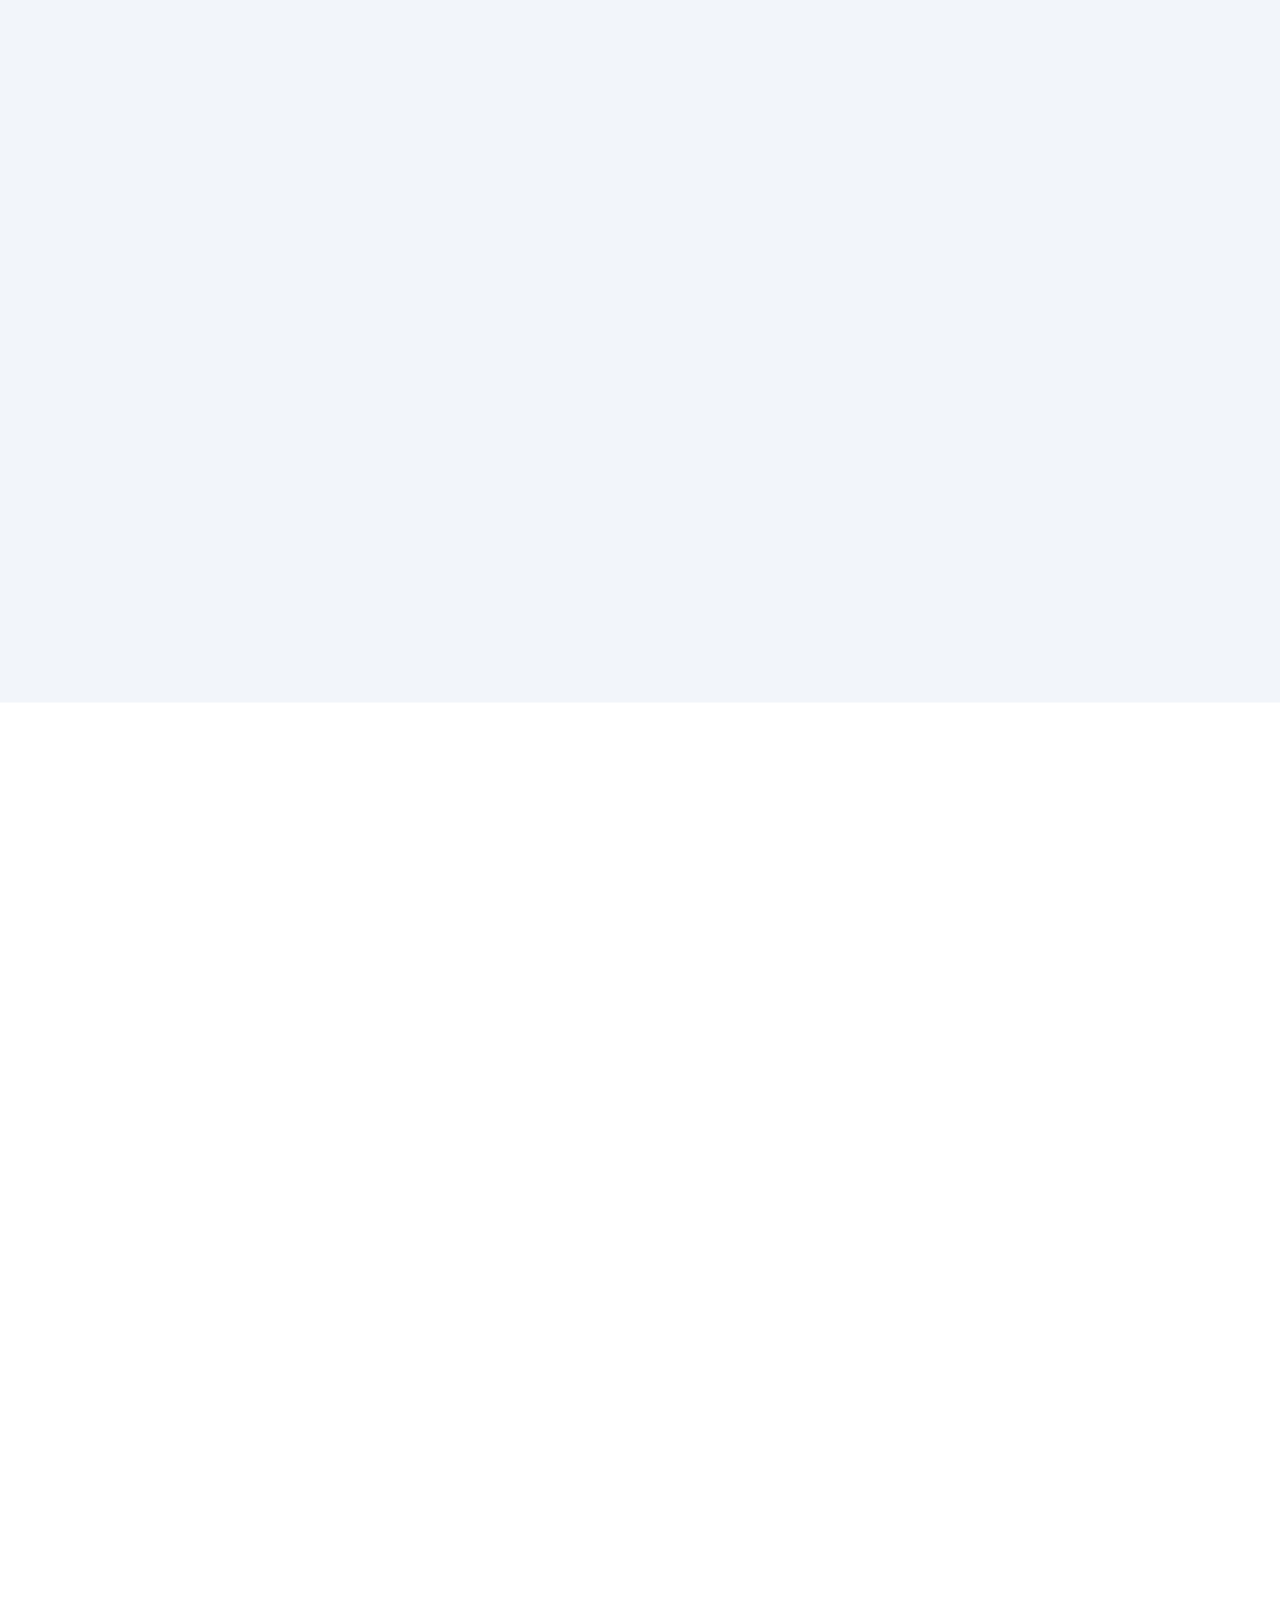
==== commit d5ed104d: "Update index.html" ====
--- a/index.html
+++ b/index.html
@@ -580,13 +580,13 @@
     <div class="footer-bar">
       <span class="footer-follow-label">Follow Us</span>
       <ul class="footer-social" aria-label="Social media">
-        <li><a href="#" aria-label="Facebook">
+        <li><a href="https://www.facebook.com/profile.php?id=61591341606124" target="_blank" rel="noopener noreferrer" aria-label="Facebook">
           <svg viewBox="0 0 24 24" aria-hidden="true"><path d="M13.5 21v-8.2h2.8l.4-3.2h-3.2V7.5c0-.9.3-1.6 1.6-1.6h1.7V3.1c-.3 0-1.3-.1-2.5-.1-2.5 0-4.2 1.5-4.2 4.3v2.3H7.3v3.2h2.8V21h3.4z"/></svg>
         </a></li>
-        <li><a href="#" aria-label="LinkedIn">
+        <li><a href="https://www.linkedin.com/company/acxendglobal/" target="_blank" rel="noopener noreferrer" aria-label="LinkedIn">
           <svg viewBox="0 0 24 24" aria-hidden="true"><path d="M4.98 3.5C4.98 4.88 3.87 6 2.49 6S0 4.88 0 3.5 1.11 1 2.49 1s2.49 1.12 2.49 2.5zM0 8h5v16H0V8zm7.5 0h4.8v2.2h.1c.7-1.3 2.3-2.7 4.7-2.7 5 0 5.9 3.3 5.9 7.5V24h-5v-7.6c0-1.8 0-4.1-2.5-4.1s-2.9 2-2.9 4v7.7h-5V8z"/></svg>
         </a></li>
-        <li><a href="#" aria-label="Instagram">
+        <li><a href="https://www.instagram.com/acxend/" target="_blank" rel="noopener noreferrer" aria-label="Instagram">
           <svg viewBox="0 0 24 24" aria-hidden="true"><path d="M12 8.8A3.2 3.2 0 1 0 12 15.2 3.2 3.2 0 0 0 12 8.8zm0-1.8a5 5 0 1 1 0 10 5 5 0 0 1 0-10zm6.5-.2a1.2 1.2 0 1 1-2.4 0 1.2 1.2 0 0 1 2.4 0zM12 4.7c-2.4 0-2.7 0-3.6.1-.9 0-1.4.2-1.7.3-.4.2-.7.4-1 .7-.3.3-.5.6-.7 1-.1.3-.3.8-.3 1.7-.1.9-.1 1.2-.1 3.5s0 2.6.1 3.5c0 .9.2 1.4.3 1.7.2.4.4.7.7 1 .3.3.6.5 1 .7.3.1.8.3 1.7.3.9.1 1.2.1 3.6.1s2.7 0 3.6-.1c.9 0 1.4-.2 1.7-.3.4-.2.7-.4 1-.7.3-.3.5-.6.7-1 .1-.3.3-.8.3-1.7.1-.9.1-1.2.1-3.5s0-2.6-.1-3.5c0-.9-.2-1.4-.3-1.7-.2-.4-.4-.7-.7-1-.3-.3-.6-.5-1-.7-.3-.1-.8-.3-1.7-.3-.9-.1-1.2-.1-3.6-.1zM12 3c2.4 0 2.7 0 3.7.1 1 0 1.6.2 2.2.4.6.2 1.1.6 1.6 1.1.5.5.8 1 1.1 1.6.2.6.4 1.2.4 2.2.1 1 .1 1.3.1 3.6s0 2.6-.1 3.6c0 1-.2 1.6-.4 2.2-.2.6-.6 1.1-1.1 1.6-.5.5-1 .8-1.6 1.1-.6.2-1.2.4-2.2.4-1 .1-1.3.1-3.7.1s-2.7 0-3.7-.1c-1 0-1.6-.2-2.2-.4-.6-.2-1.1-.6-1.6-1.1-.5-.5-.8-1-1.1-1.6-.2-.6-.4-1.2-.4-2.2C3 14.6 3 14.3 3 12s0-2.6.1-3.6c0-1 .2-1.6.4-2.2.2-.6.6-1.1 1.1-1.6.5-.5 1-.8 1.6-1.1.6-.2 1.2-.4 2.2-.4C9.3 3 9.6 3 12 3z"/></svg>
         </a></li>
       </ul>
